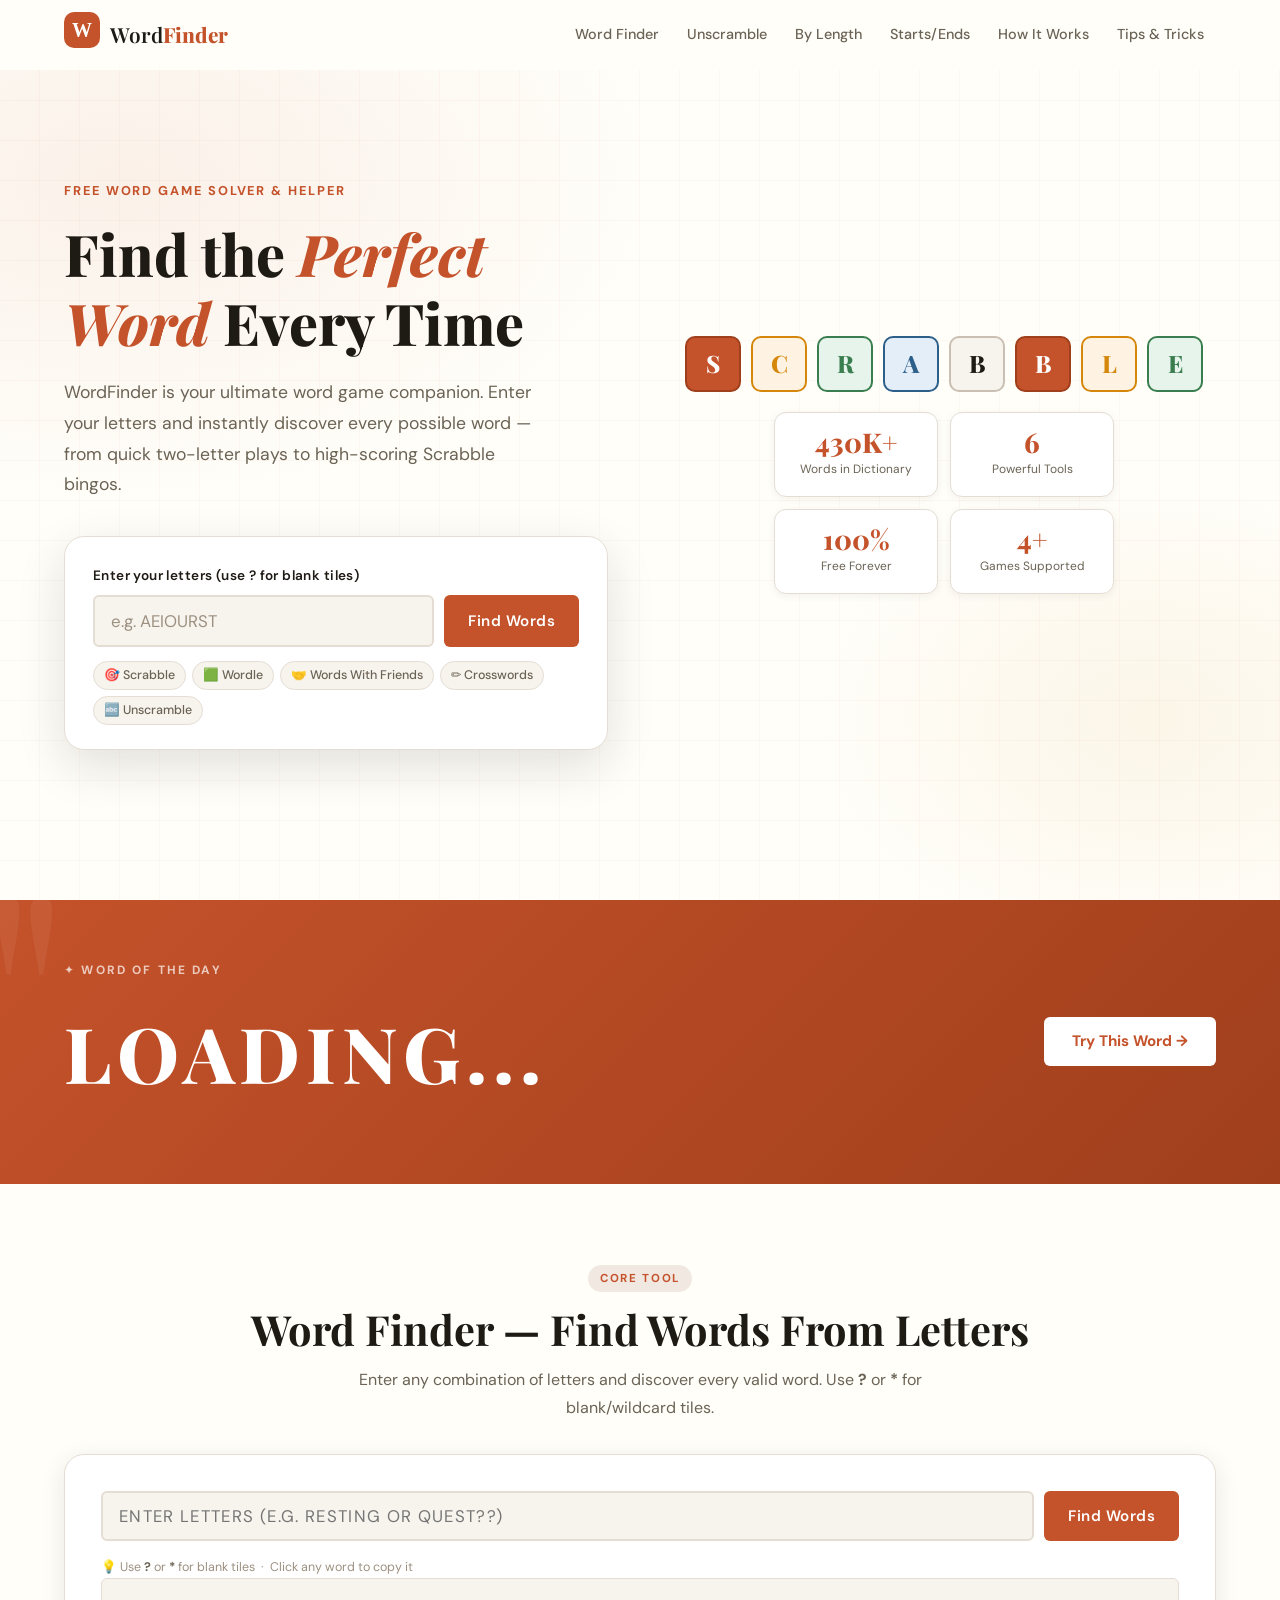
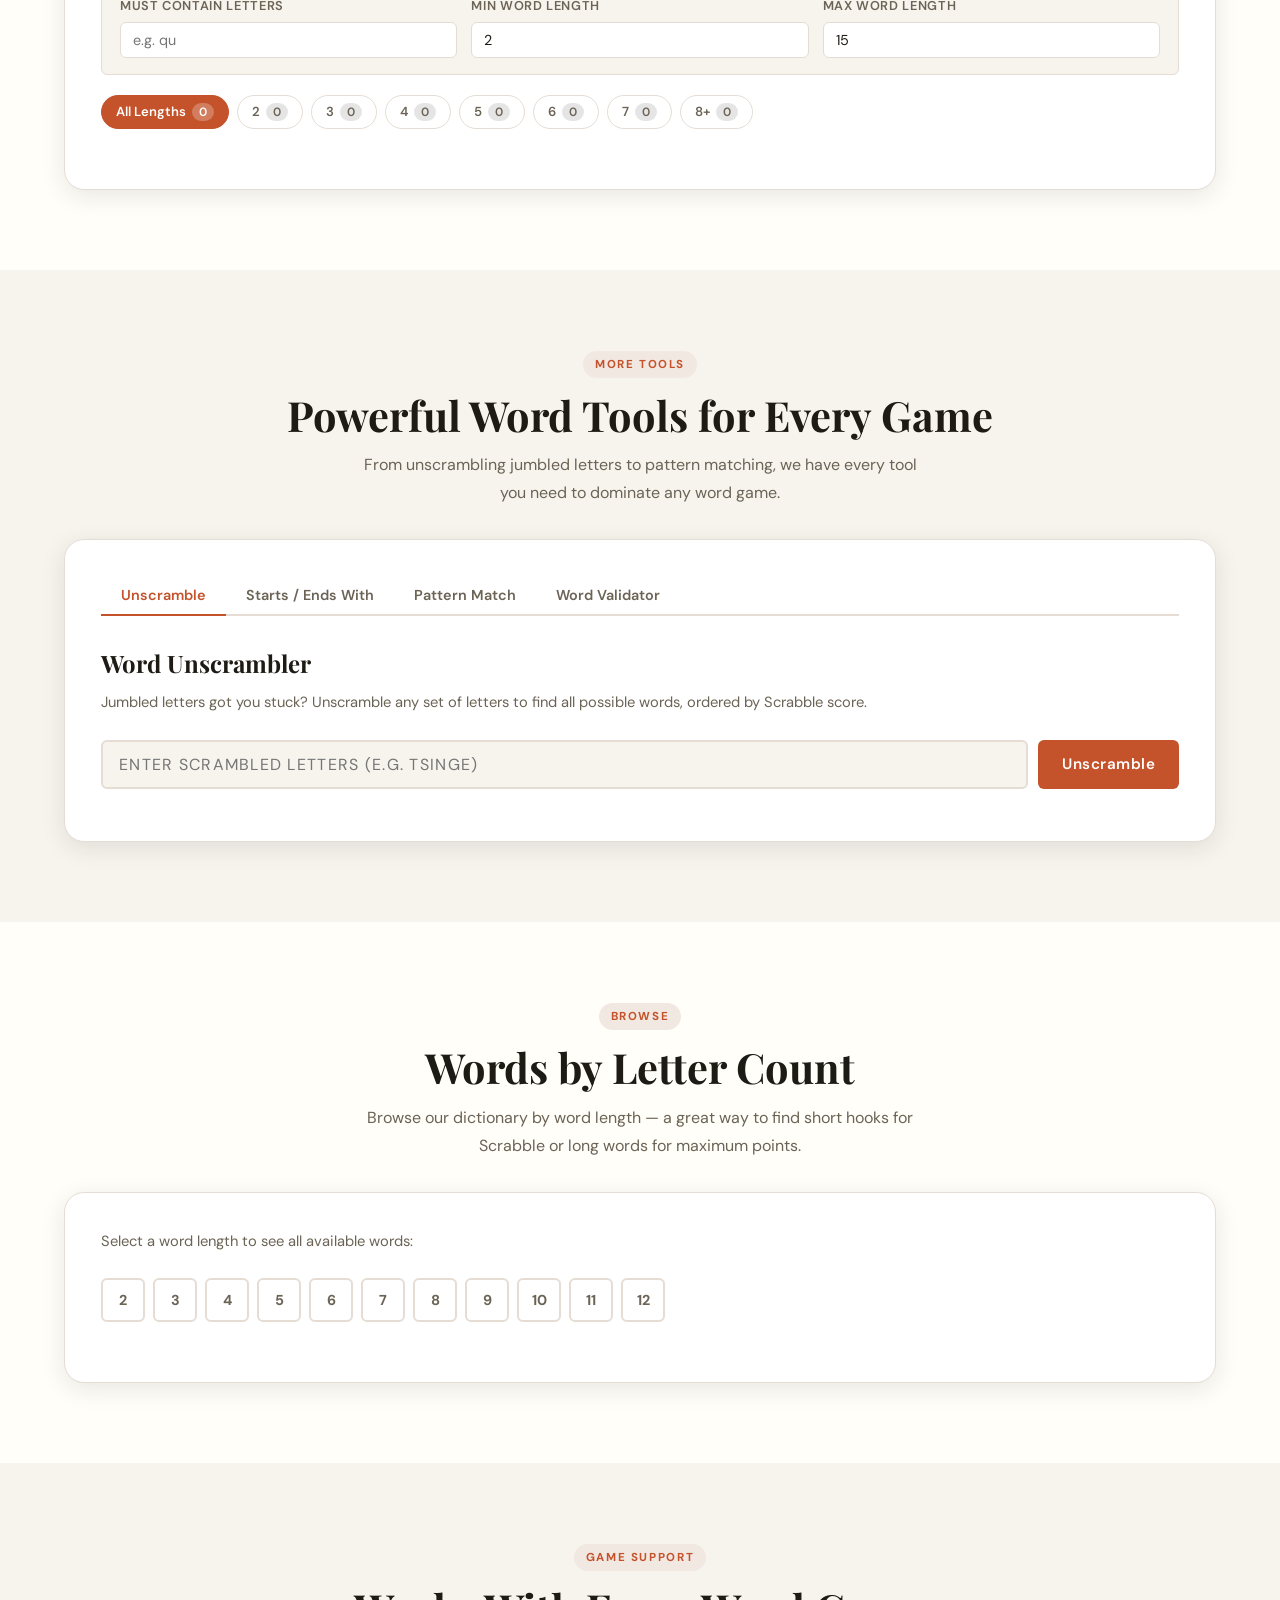
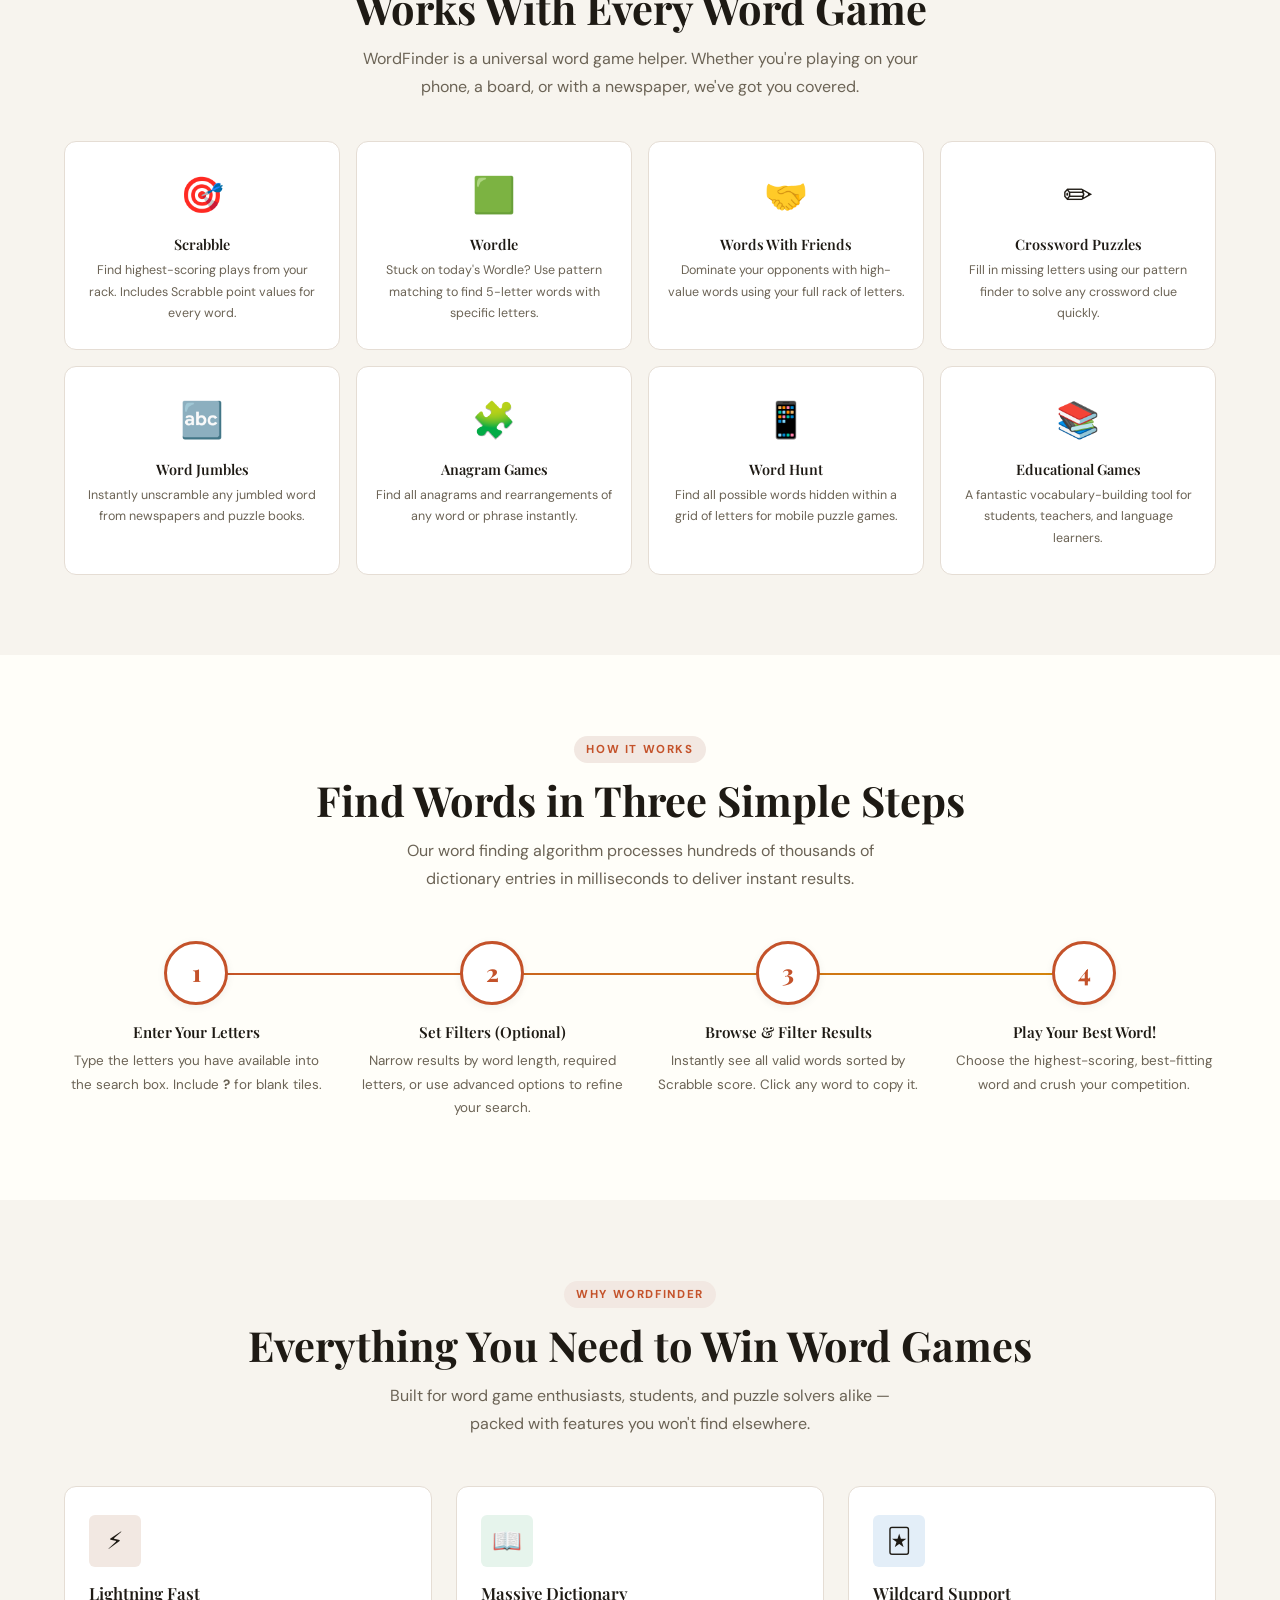
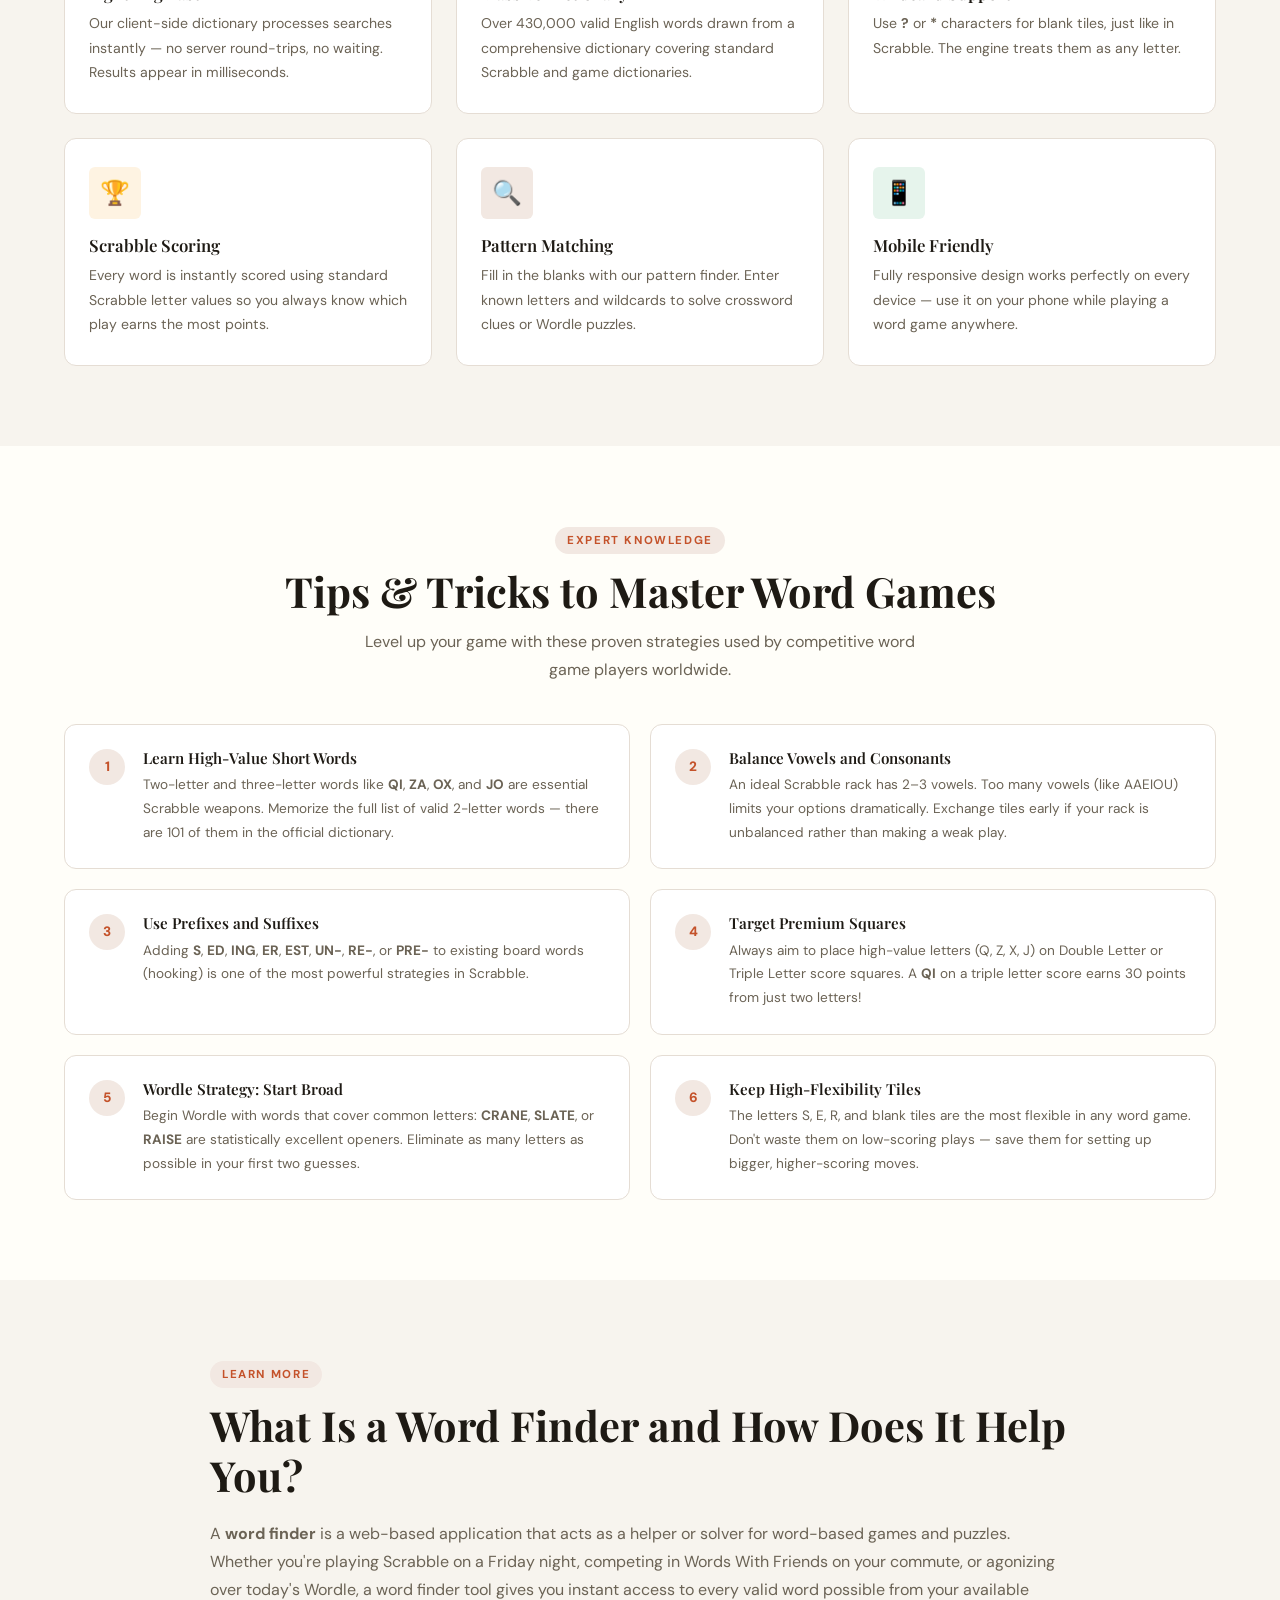
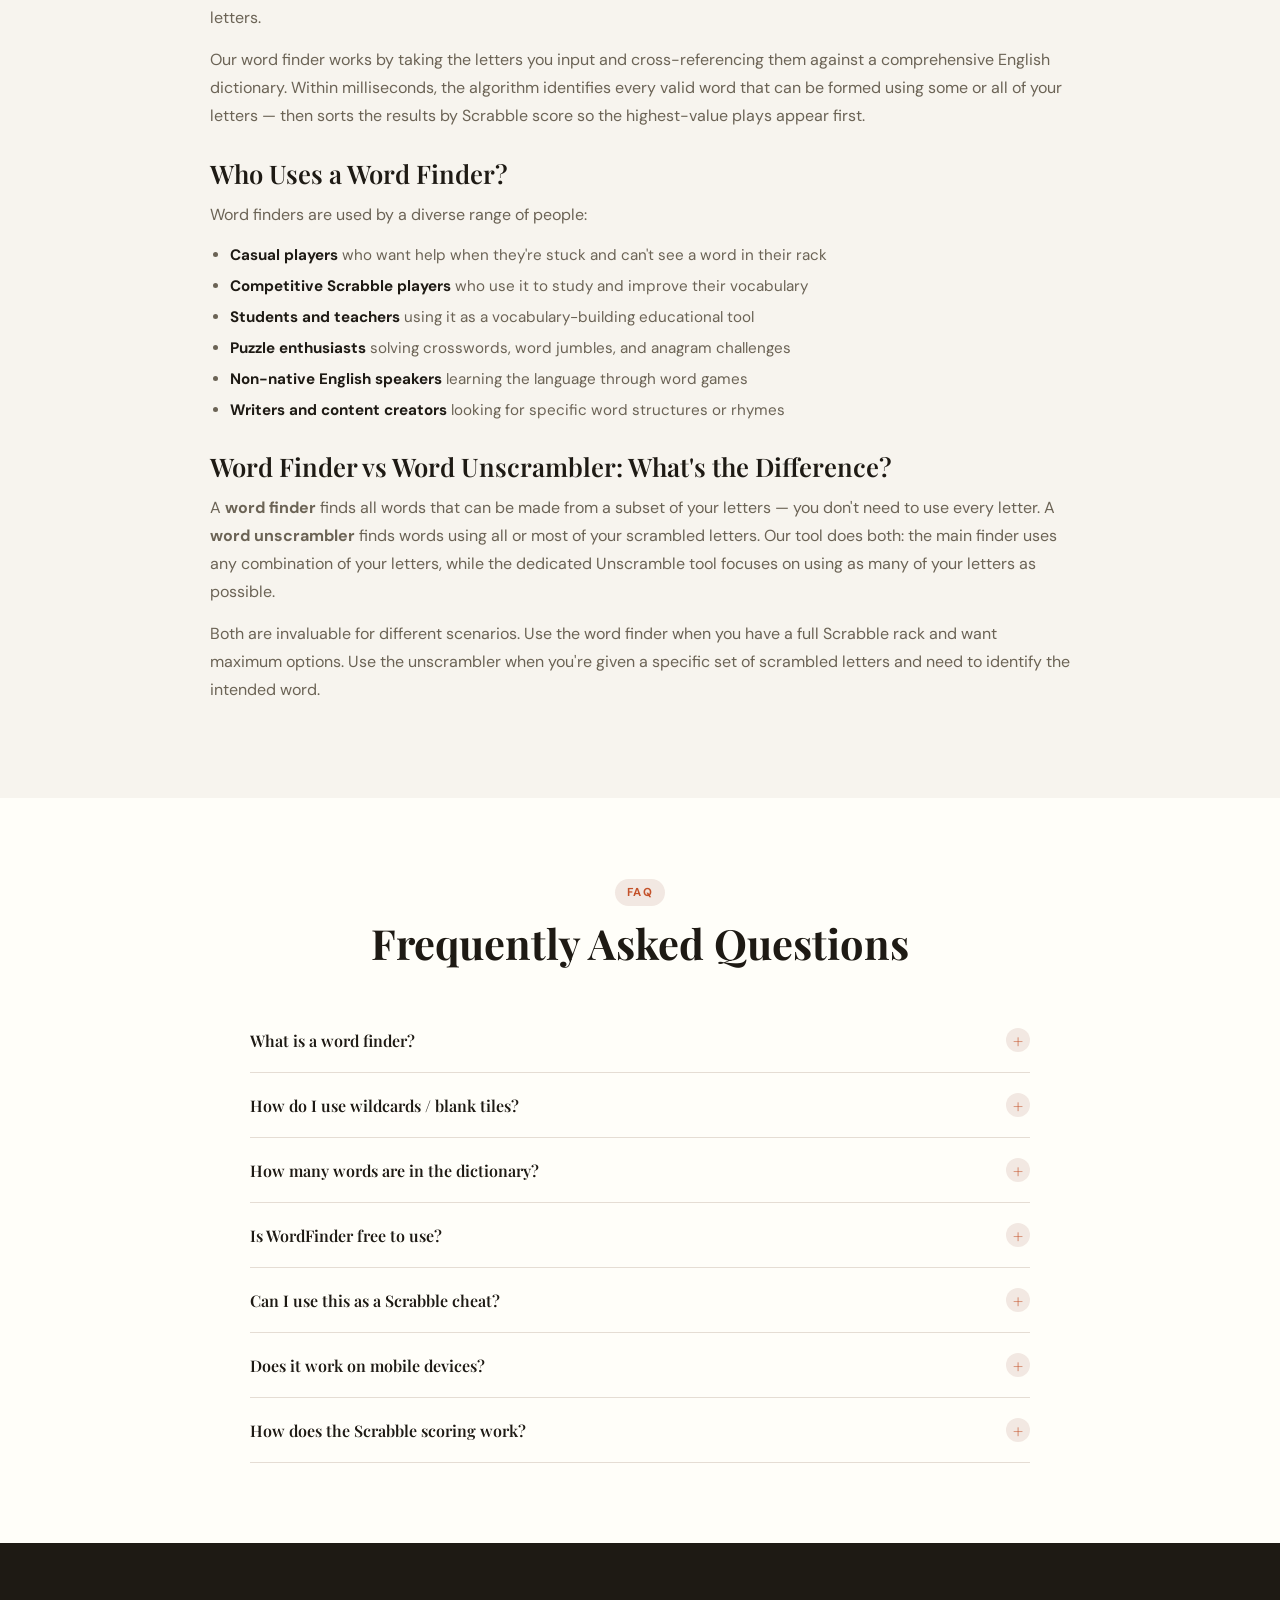
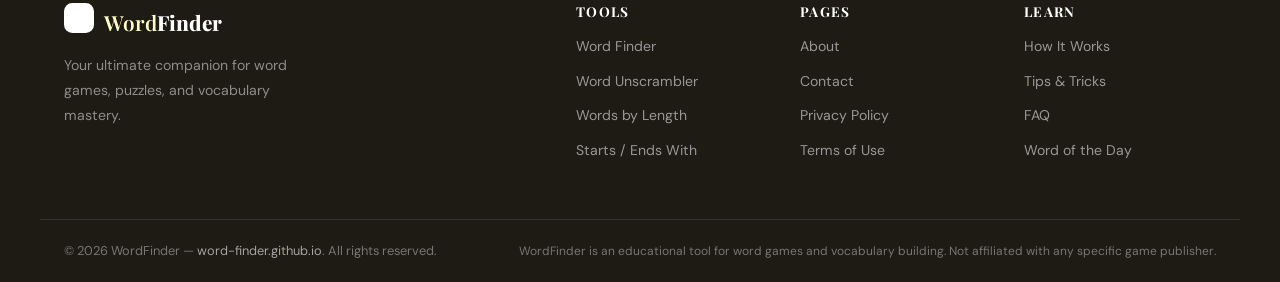
==== index.html @ 9f041fda "Update index.html" ====
<!DOCTYPE html>
<html lang="en">
<head>
  <meta charset="UTF-8">
  <meta name="viewport" content="width=device-width, initial-scale=1.0">
  <title>Word Finder – Find Words for Scrabble, Wordle, Crosswords & Word Games</title>
  <meta name="description" content="WordFinder is a free, powerful word finder tool and game solver. Find words from letters, unscramble words, solve Scrabble, Wordle, Words With Friends, and crossword puzzles instantly.">
  <meta name="keywords" content="word finder, word finder from letters, unscramble words, scrabble word finder, wordle solver, words with friends cheat, crossword solver, anagram solver, word unscrambler, words ending in, words starting with">
  <meta name="robots" content="index, follow">
  <link rel="canonical" href="https://word-finder.github.io/">
  <link rel="icon" type="image/png" sizes="32x32" href="/favicon.png">

  <!-- Open Graph -->
  <meta property="og:title" content="Word Finder – Find Words for Any Word Game">
  <meta property="og:description" content="Free word finder, unscrambler and game solver for Scrabble, Wordle, Words With Friends, and crossword puzzles.">
  <meta property="og:url" content="https://word-finder.github.io/">
  <meta property="og:type" content="website">
  <meta property="og:image" content="https://word-finder.github.io/og-image.png">

  <!-- Twitter Card -->
  <meta name="twitter:card" content="summary_large_image">
  <meta name="twitter:title" content="Word Finder – Free Word Game Solver">
  <meta name="twitter:description" content="Find words from letters, unscramble, solve Scrabble and Wordle with our powerful word finder tool.">

  <!-- Schema Markup -->
  <script type="application/ld+json">
  {
    "@context": "https://schema.org",
    "@graph": [
      {
        "@type": "WebSite",
        "@id": "https://word-finder.github.io/#website",
        "url": "https://word-finder.github.io/",
        "name": "WordFinder",
        "description": "Free word finder and word game solver for Scrabble, Wordle, Words With Friends, and more.",
        "potentialAction": {
          "@type": "SearchAction",
          "target": {
            "@type": "EntryPoint",
            "urlTemplate": "https://word-finder.github.io/?q={search_term_string}"
          },
          "query-input": "required name=search_term_string"
        }
      },
      {
        "@type": "WebApplication",
        "@id": "https://word-finder.github.io/#app",
        "name": "WordFinder",
        "url": "https://word-finder.github.io/",
        "applicationCategory": "EducationalApplication",
        "operatingSystem": "Any",
        "offers": {
          "@type": "Offer",
          "price": "0",
          "priceCurrency": "USD"
        },
        "description": "A powerful word finder web application for word games, puzzles and vocabulary building.",
        "featureList": [
          "Word Finder from Letters",
          "Word Unscrambler",
          "Scrabble Word Finder",
          "Wordle Solver",
          "Words by Length",
          "Pattern Matching",
          "Word Validator"
        ]
      },
      {
        "@type": "FAQPage",
        "mainEntity": [
          {
            "@type": "Question",
            "name": "What is a word finder?",
            "acceptedAnswer": {
              "@type": "Answer",
              "text": "A word finder is an online tool that helps you find words from a given set of letters. It's commonly used as a helper for word games like Scrabble, Words With Friends, Wordle, and crossword puzzles."
            }
          },
          {
            "@type": "Question",
            "name": "How do I use the word finder?",
            "acceptedAnswer": {
              "@type": "Answer",
              "text": "Simply type the letters you have into the search box and click 'Find Words'. The tool will instantly show you all valid words that can be formed from those letters, sorted by Scrabble score."
            }
          },
          {
            "@type": "Question",
            "name": "Can I use wildcard letters?",
            "acceptedAnswer": {
              "@type": "Answer",
              "text": "Yes! Use ? or * as wildcard characters (blank tiles) in your letter set. These represent any letter, just like blank tiles in Scrabble."
            }
          },
          {
            "@type": "Question",
            "name": "Is WordFinder free to use?",
            "acceptedAnswer": {
              "@type": "Answer",
              "text": "Yes, WordFinder is completely free to use. No registration, no subscription, no ads — just powerful word tools."
            }
          }
        ]
      }
    ]
  }
  </script>

  <link rel="stylesheet" href="css/style.css">
</head>
<body>

<!-- ═══════════════ HEADER ═══════════════════ -->
<header id="site-header" role="banner"></header>

<!-- ═══════════════ HERO ══════════════════════ -->
<section class="hero" aria-label="Hero">
  <div class="container">
    <div class="hero-inner">
      <div class="hero-content">
        <p class="hero-kicker">Free Word Game Solver &amp; Helper</p>
        <h1>Find the <em>Perfect Word</em> Every Time</h1>
        <p class="hero-desc">WordFinder is your ultimate word game companion. Enter your letters and instantly discover every possible word — from quick two-letter plays to high-scoring Scrabble bingos.</p>

        <div class="hero-search-box">
          <form id="hero-form" autocomplete="off">
            <label for="hero-input">Enter your letters (use ? for blank tiles)</label>
            <div class="hero-input-row">
              <input
                type="text"
                id="hero-input"
                placeholder="e.g. AEIOURST"
                maxlength="20"
                aria-label="Enter letters to find words"
                spellcheck="false"
                autocomplete="off"
              >
              <button type="submit" class="btn-primary">Find Words</button>
            </div>
          </form>
          <div class="hero-tags">
            <span class="hero-tag">🎯 Scrabble</span>
            <span class="hero-tag">🟩 Wordle</span>
            <span class="hero-tag">🤝 Words With Friends</span>
            <span class="hero-tag">✏️ Crosswords</span>
            <span class="hero-tag">🔤 Unscramble</span>
          </div>
        </div>
      </div>

      <div class="hero-visual" aria-hidden="true">
        <div class="letter-tiles">
          <div class="tile tile-accent" style="animation-delay:.1s">S</div>
          <div class="tile tile-amber" style="animation-delay:.2s">C</div>
          <div class="tile tile-green" style="animation-delay:.3s">R</div>
          <div class="tile tile-blue" style="animation-delay:.4s">A</div>
          <div class="tile tile-cream" style="animation-delay:.5s">B</div>
          <div class="tile tile-accent" style="animation-delay:.6s">B</div>
          <div class="tile tile-amber" style="animation-delay:.7s">L</div>
          <div class="tile tile-green" style="animation-delay:.8s">E</div>
        </div>
        <div class="hero-stat-grid">
          <div class="hero-stat">
            <div class="hero-stat-num">430K+</div>
            <div class="hero-stat-label">Words in Dictionary</div>
          </div>
          <div class="hero-stat">
            <div class="hero-stat-num">6</div>
            <div class="hero-stat-label">Powerful Tools</div>
          </div>
          <div class="hero-stat">
            <div class="hero-stat-num">100%</div>
            <div class="hero-stat-label">Free Forever</div>
          </div>
          <div class="hero-stat">
            <div class="hero-stat-num">4+</div>
            <div class="hero-stat-label">Games Supported</div>
          </div>
        </div>
      </div>
    </div>
  </div>
</section>

<!-- ═══════════════ WORD OF THE DAY ══════════════ -->
<section class="wotd-section" id="word-of-the-day" aria-label="Word of the Day">
  <div class="container">
    <div class="wotd-inner">
      <div class="wotd-left">
        <p class="wotd-kicker">✦ Word of the Day</p>
        <div id="wotd-word" class="wotd-word-display" aria-live="polite">Loading...</div>
        <p id="wotd-def" class="wotd-score"></p>
        <p id="wotd-score" class="wotd-score" style="margin-top:4px"></p>
      </div>
      <a href="#finder-tool" class="wotd-try-btn">Try This Word →</a>
    </div>
  </div>
</section>

<!-- ═══════════════ MAIN FINDER TOOL ══════════════ -->
<section class="section" id="finder-tool" aria-label="Word Finder Tool">
  <div class="container">
    <div class="text-center animate-on-scroll">
      <span class="section-label">Core Tool</span>
      <h2>Word Finder — Find Words From Letters</h2>
      <p style="max-width:600px;margin:12px auto 0">Enter any combination of letters and discover every valid word. Use <strong>?</strong> or <strong>*</strong> for blank/wildcard tiles.</p>
    </div>

    <div class="tool-card mt-8 animate-on-scroll" style="transition-delay:.1s">
      <form id="finder-form" autocomplete="off">
        <div class="input-group">
          <input
            type="text"
            id="finder-input"
            placeholder="Enter letters (e.g. RESTING or QUEST??)"
            maxlength="20"
            aria-label="Letters to find words from"
            spellcheck="false"
            autocomplete="off"
            style="text-transform:uppercase;letter-spacing:.08em;font-size:1.05rem"
          >
          <button type="submit" class="btn-primary">Find Words</button>
        </div>
        <p class="hint-text">💡 Use <strong>?</strong> or <strong>*</strong> for blank tiles &nbsp;·&nbsp; Click any word to copy it</p>

        <div class="advanced-options">
          <div class="option-field">
            <label for="must-include">Must Contain Letters</label>
            <input type="text" id="must-include" placeholder="e.g. qu" maxlength="8" spellcheck="false">
          </div>
          <div class="option-field">
            <label for="min-length">Min Word Length</label>
            <input type="number" id="min-length" value="2" min="2" max="15">
          </div>
          <div class="option-field">
            <label for="max-length">Max Word Length</label>
            <input type="number" id="max-length" value="15" min="2" max="15">
          </div>
        </div>
      </form>

      <div class="filter-bar" role="group" aria-label="Filter results by word length">
        <button class="filter-btn active" data-filter="all">All Lengths <span class="filter-count">0</span></button>
        <button class="filter-btn" data-filter="2">2 <span class="filter-count">0</span></button>
        <button class="filter-btn" data-filter="3">3 <span class="filter-count">0</span></button>
        <button class="filter-btn" data-filter="4">4 <span class="filter-count">0</span></button>
        <button class="filter-btn" data-filter="5">5 <span class="filter-count">0</span></button>
        <button class="filter-btn" data-filter="6">6 <span class="filter-count">0</span></button>
        <button class="filter-btn" data-filter="7">7 <span class="filter-count">0</span></button>
        <button class="filter-btn" data-filter="8">8+ <span class="filter-count">0</span></button>
      </div>

      <div id="finder-loading" class="loading-indicator" aria-live="polite">
        <div class="spinner" aria-hidden="true"></div>
        Searching dictionary…
      </div>
      <div id="finder-stats" class="finder-stats" style="display:none" aria-live="polite"></div>
      <div id="finder-results-section">
        <div id="finder-results" role="region" aria-label="Word finder results" aria-live="polite"></div>
      </div>
    </div>
  </div>
</section>

<!-- ═══════════════ MORE TOOLS TABS ═══════════════ -->
<section class="section section-alt" id="more-tools" aria-label="Additional Word Tools">
  <div class="container">
    <div class="text-center animate-on-scroll">
      <span class="section-label">More Tools</span>
      <h2>Powerful Word Tools for Every Game</h2>
      <p style="max-width:560px;margin:12px auto 0">From unscrambling jumbled letters to pattern matching, we have every tool you need to dominate any word game.</p>
    </div>

    <div class="tool-card mt-8 animate-on-scroll" style="transition-delay:.1s">
      <div class="tabs" role="tablist">
        <button class="tab-btn active" role="tab" aria-selected="true" data-tab="unscramble" id="tab-unscramble">Unscramble</button>
        <button class="tab-btn" role="tab" aria-selected="false" data-tab="starts-ends" id="tab-se">Starts / Ends With</button>
        <button class="tab-btn" role="tab" aria-selected="false" data-tab="pattern" id="tab-pattern">Pattern Match</button>
        <button class="tab-btn" role="tab" aria-selected="false" data-tab="validator" id="tab-validator">Word Validator</button>
      </div>

      <!-- Unscramble -->
      <div class="tab-panel active" id="panel-unscramble" role="tabpanel" aria-labelledby="tab-unscramble">
        <div class="tool-title" id="unscramble">Word Unscrambler</div>
        <p class="tool-desc">Jumbled letters got you stuck? Unscramble any set of letters to find all possible words, ordered by Scrabble score.</p>
        <form id="unscramble-form" autocomplete="off">
          <div class="input-group">
            <input type="text" id="unscramble-input" placeholder="Enter scrambled letters (e.g. TSINGE)" maxlength="15" aria-label="Scrambled letters to unscramble" spellcheck="false" autocomplete="off" style="text-transform:uppercase;letter-spacing:.08em">
            <button type="submit" class="btn-primary">Unscramble</button>
          </div>
        </form>
        <div id="unscramble-results" aria-live="polite"></div>
      </div>

      <!-- Starts/Ends -->
      <div class="tab-panel" id="panel-starts-ends" role="tabpanel" aria-labelledby="tab-se">
        <div class="tool-title" id="starts-ends">Words Starting or Ending With</div>
        <p class="tool-desc">Find all words that begin or end with your chosen letters — perfect for crosswords and Scrabble hooks.</p>
        <form id="se-form" autocomplete="off">
          <div class="mode-toggle">
            <label><input type="radio" name="se-mode" value="starts" checked><span>Starts With</span></label>
            <label><input type="radio" name="se-mode" value="ends"><span>Ends With</span></label>
          </div>
          <div class="input-group">
            <input type="text" id="se-input" placeholder="Enter prefix or suffix (e.g. pre)" maxlength="10" aria-label="Letters to search" spellcheck="false" autocomplete="off">
            <button type="submit" class="btn-primary">Search</button>
          </div>
        </form>
        <div id="se-results" aria-live="polite"></div>
      </div>

      <!-- Pattern -->
      <div class="tab-panel" id="panel-pattern" role="tabpanel" aria-labelledby="tab-pattern">
        <div class="tool-title">Pattern Word Finder</div>
        <p class="tool-desc">Know some letters but not all? Use <strong>?</strong> or <strong>_</strong> as wildcards. For example, <strong>c_t</strong> matches <em>cat</em>, <em>cut</em>, <em>cot</em>.</p>
        <form id="pattern-form" autocomplete="off">
          <div class="input-group">
            <input type="text" id="pattern-input" placeholder="Enter pattern (e.g. _ea_s or ?ight)" maxlength="15" aria-label="Word pattern with wildcards" spellcheck="false" autocomplete="off">
            <button type="submit" class="btn-primary">Match Pattern</button>
          </div>
        </form>
        <div id="pattern-results" aria-live="polite"></div>
      </div>

      <!-- Validator -->
      <div class="tab-panel" id="panel-validator" role="tabpanel" aria-labelledby="tab-validator">
        <div class="tool-title">Word Validator</div>
        <p class="tool-desc">Not sure if a word is valid? Check instantly whether it's in our dictionary and see its Scrabble score.</p>
        <div class="validator-wrap">
          <input type="text" id="validator-input" placeholder="Type a word to check..." maxlength="25" aria-label="Word to validate" spellcheck="false" autocomplete="off">
          <div id="validator-result" aria-live="polite"></div>
        </div>
      </div>
    </div>
  </div>
</section>

<!-- ═══════════════ WORDS BY LENGTH ═══════════════ -->
<section class="section" id="word-length" aria-label="Words by Length">
  <div class="container">
    <div class="text-center animate-on-scroll">
      <span class="section-label">Browse</span>
      <h2>Words by Letter Count</h2>
      <p style="max-width:560px;margin:12px auto 0">Browse our dictionary by word length — a great way to find short hooks for Scrabble or long words for maximum points.</p>
    </div>

    <div class="tool-card mt-8 animate-on-scroll" style="transition-delay:.1s">
      <p class="tool-desc">Select a word length to see all available words:</p>
      <div class="length-selector" role="group" aria-label="Select word length">
        <button class="length-selector-btn" data-length="2">2</button>
        <button class="length-selector-btn" data-length="3">3</button>
        <button class="length-selector-btn" data-length="4">4</button>
        <button class="length-selector-btn" data-length="5">5</button>
        <button class="length-selector-btn" data-length="6">6</button>
        <button class="length-selector-btn" data-length="7">7</button>
        <button class="length-selector-btn" data-length="8">8</button>
        <button class="length-selector-btn" data-length="9">9</button>
        <button class="length-selector-btn" data-length="10">10</button>
        <button class="length-selector-btn" data-length="11">11</button>
        <button class="length-selector-btn" data-length="12">12</button>
      </div>
      <div id="length-results" aria-live="polite"></div>
    </div>
  </div>
</section>

<!-- ═══════════════ GAMES SUPPORTED ═══════════════ -->
<section class="section section-alt" id="games-supported" aria-label="Supported Word Games">
  <div class="container">
    <div class="text-center animate-on-scroll">
      <span class="section-label">Game Support</span>
      <h2>Works With Every Word Game</h2>
      <p style="max-width:580px;margin:12px auto 0">WordFinder is a universal word game helper. Whether you're playing on your phone, a board, or with a newspaper, we've got you covered.</p>
    </div>

    <div class="games-grid">
      <div class="game-card animate-on-scroll" style="transition-delay:.05s">
        <div class="game-icon">🎯</div>
        <h4>Scrabble</h4>
        <p>Find highest-scoring plays from your rack. Includes Scrabble point values for every word.</p>
      </div>
      <div class="game-card animate-on-scroll" style="transition-delay:.1s">
        <div class="game-icon">🟩</div>
        <h4>Wordle</h4>
        <p>Stuck on today's Wordle? Use pattern matching to find 5-letter words with specific letters.</p>
      </div>
      <div class="game-card animate-on-scroll" style="transition-delay:.15s">
        <div class="game-icon">🤝</div>
        <h4>Words With Friends</h4>
        <p>Dominate your opponents with high-value words using your full rack of letters.</p>
      </div>
      <div class="game-card animate-on-scroll" style="transition-delay:.2s">
        <div class="game-icon">✏️</div>
        <h4>Crossword Puzzles</h4>
        <p>Fill in missing letters using our pattern finder to solve any crossword clue quickly.</p>
      </div>
      <div class="game-card animate-on-scroll" style="transition-delay:.25s">
        <div class="game-icon">🔤</div>
        <h4>Word Jumbles</h4>
        <p>Instantly unscramble any jumbled word from newspapers and puzzle books.</p>
      </div>
      <div class="game-card animate-on-scroll" style="transition-delay:.3s">
        <div class="game-icon">🧩</div>
        <h4>Anagram Games</h4>
        <p>Find all anagrams and rearrangements of any word or phrase instantly.</p>
      </div>
      <div class="game-card animate-on-scroll" style="transition-delay:.35s">
        <div class="game-icon">📱</div>
        <h4>Word Hunt</h4>
        <p>Find all possible words hidden within a grid of letters for mobile puzzle games.</p>
      </div>
      <div class="game-card animate-on-scroll" style="transition-delay:.4s">
        <div class="game-icon">📚</div>
        <h4>Educational Games</h4>
        <p>A fantastic vocabulary-building tool for students, teachers, and language learners.</p>
      </div>
    </div>
  </div>
</section>

<!-- ═══════════════ HOW IT WORKS ══════════════════ -->
<section class="section" id="how-it-works" aria-label="How Word Finder Works">
  <div class="container">
    <div class="text-center animate-on-scroll">
      <span class="section-label">How It Works</span>
      <h2>Find Words in Three Simple Steps</h2>
      <p style="max-width:520px;margin:12px auto 0">Our word finding algorithm processes hundreds of thousands of dictionary entries in milliseconds to deliver instant results.</p>
    </div>

    <div class="how-steps">
      <div class="how-step animate-on-scroll" style="transition-delay:.05s">
        <div class="step-num">1</div>
        <h4>Enter Your Letters</h4>
        <p>Type the letters you have available into the search box. Include <strong>?</strong> for blank tiles.</p>
      </div>
      <div class="how-step animate-on-scroll" style="transition-delay:.12s">
        <div class="step-num">2</div>
        <h4>Set Filters (Optional)</h4>
        <p>Narrow results by word length, required letters, or use advanced options to refine your search.</p>
      </div>
      <div class="how-step animate-on-scroll" style="transition-delay:.19s">
        <div class="step-num">3</div>
        <h4>Browse &amp; Filter Results</h4>
        <p>Instantly see all valid words sorted by Scrabble score. Click any word to copy it.</p>
      </div>
      <div class="how-step animate-on-scroll" style="transition-delay:.26s">
        <div class="step-num">4</div>
        <h4>Play Your Best Word!</h4>
        <p>Choose the highest-scoring, best-fitting word and crush your competition.</p>
      </div>
    </div>
  </div>
</section>

<!-- ═══════════════ FEATURES ══════════════════════ -->
<section class="section section-alt" id="features" aria-label="Features">
  <div class="container">
    <div class="text-center animate-on-scroll">
      <span class="section-label">Why WordFinder</span>
      <h2>Everything You Need to Win Word Games</h2>
      <p style="max-width:540px;margin:12px auto 0">Built for word game enthusiasts, students, and puzzle solvers alike — packed with features you won't find elsewhere.</p>
    </div>

    <div class="features-grid">
      <div class="feature-card animate-on-scroll" style="transition-delay:.05s">
        <div class="feature-icon icon-accent">⚡</div>
        <h3>Lightning Fast</h3>
        <p>Our client-side dictionary processes searches instantly — no server round-trips, no waiting. Results appear in milliseconds.</p>
      </div>
      <div class="feature-card animate-on-scroll" style="transition-delay:.1s">
        <div class="feature-icon icon-green">📖</div>
        <h3>Massive Dictionary</h3>
        <p>Over 430,000 valid English words drawn from a comprehensive dictionary covering standard Scrabble and game dictionaries.</p>
      </div>
      <div class="feature-card animate-on-scroll" style="transition-delay:.15s">
        <div class="feature-icon icon-blue">🃏</div>
        <h3>Wildcard Support</h3>
        <p>Use <strong>?</strong> or <strong>*</strong> characters for blank tiles, just like in Scrabble. The engine treats them as any letter.</p>
      </div>
      <div class="feature-card animate-on-scroll" style="transition-delay:.2s">
        <div class="feature-icon icon-amber">🏆</div>
        <h3>Scrabble Scoring</h3>
        <p>Every word is instantly scored using standard Scrabble letter values so you always know which play earns the most points.</p>
      </div>
      <div class="feature-card animate-on-scroll" style="transition-delay:.25s">
        <div class="feature-icon icon-accent">🔍</div>
        <h3>Pattern Matching</h3>
        <p>Fill in the blanks with our pattern finder. Enter known letters and wildcards to solve crossword clues or Wordle puzzles.</p>
      </div>
      <div class="feature-card animate-on-scroll" style="transition-delay:.3s">
        <div class="feature-icon icon-green">📱</div>
        <h3>Mobile Friendly</h3>
        <p>Fully responsive design works perfectly on every device — use it on your phone while playing a word game anywhere.</p>
      </div>
    </div>
  </div>
</section>

<!-- ═══════════════ TIPS & TRICKS ══════════════════ -->
<section class="section" id="word-tips" aria-label="Word Game Tips and Tricks">
  <div class="container">
    <div class="text-center animate-on-scroll">
      <span class="section-label">Expert Knowledge</span>
      <h2>Tips &amp; Tricks to Master Word Games</h2>
      <p style="max-width:560px;margin:12px auto 0">Level up your game with these proven strategies used by competitive word game players worldwide.</p>
    </div>

    <div class="tips-grid">
      <div class="tip-card animate-on-scroll" style="transition-delay:.05s">
        <div class="tip-num">1</div>
        <div>
          <h4>Learn High-Value Short Words</h4>
          <p>Two-letter and three-letter words like <strong>QI</strong>, <strong>ZA</strong>, <strong>OX</strong>, and <strong>JO</strong> are essential Scrabble weapons. Memorize the full list of valid 2-letter words — there are 101 of them in the official dictionary.</p>
        </div>
      </div>
      <div class="tip-card animate-on-scroll" style="transition-delay:.1s">
        <div class="tip-num">2</div>
        <div>
          <h4>Balance Vowels and Consonants</h4>
          <p>An ideal Scrabble rack has 2–3 vowels. Too many vowels (like AAEIOU) limits your options dramatically. Exchange tiles early if your rack is unbalanced rather than making a weak play.</p>
        </div>
      </div>
      <div class="tip-card animate-on-scroll" style="transition-delay:.15s">
        <div class="tip-num">3</div>
        <div>
          <h4>Use Prefixes and Suffixes</h4>
          <p>Adding <strong>S</strong>, <strong>ED</strong>, <strong>ING</strong>, <strong>ER</strong>, <strong>EST</strong>, <strong>UN-</strong>, <strong>RE-</strong>, or <strong>PRE-</strong> to existing board words (hooking) is one of the most powerful strategies in Scrabble.</p>
        </div>
      </div>
      <div class="tip-card animate-on-scroll" style="transition-delay:.2s">
        <div class="tip-num">4</div>
        <div>
          <h4>Target Premium Squares</h4>
          <p>Always aim to place high-value letters (Q, Z, X, J) on Double Letter or Triple Letter score squares. A <strong>QI</strong> on a triple letter score earns 30 points from just two letters!</p>
        </div>
      </div>
      <div class="tip-card animate-on-scroll" style="transition-delay:.25s">
        <div class="tip-num">5</div>
        <div>
          <h4>Wordle Strategy: Start Broad</h4>
          <p>Begin Wordle with words that cover common letters: <strong>CRANE</strong>, <strong>SLATE</strong>, or <strong>RAISE</strong> are statistically excellent openers. Eliminate as many letters as possible in your first two guesses.</p>
        </div>
      </div>
      <div class="tip-card animate-on-scroll" style="transition-delay:.3s">
        <div class="tip-num">6</div>
        <div>
          <h4>Keep High-Flexibility Tiles</h4>
          <p>The letters S, E, R, and blank tiles are the most flexible in any word game. Don't waste them on low-scoring plays — save them for setting up bigger, higher-scoring moves.</p>
        </div>
      </div>
    </div>
  </div>
</section>

<!-- ═══════════════ EDUCATIONAL TEXT ══════════════ -->
<section class="section section-alt" aria-label="About Word Finder">
  <div class="container">
    <div class="content-section animate-on-scroll">
      <span class="section-label">Learn More</span>
      <h2>What Is a Word Finder and How Does It Help You?</h2>
      <p>A <strong>word finder</strong> is a web-based application that acts as a helper or solver for word-based games and puzzles. Whether you're playing Scrabble on a Friday night, competing in Words With Friends on your commute, or agonizing over today's Wordle, a word finder tool gives you instant access to every valid word possible from your available letters.</p>
      <p>Our word finder works by taking the letters you input and cross-referencing them against a comprehensive English dictionary. Within milliseconds, the algorithm identifies every valid word that can be formed using some or all of your letters — then sorts the results by Scrabble score so the highest-value plays appear first.</p>
      <h3 style="margin:28px 0 12px">Who Uses a Word Finder?</h3>
      <p>Word finders are used by a diverse range of people:</p>
      <ul>
        <li><strong>Casual players</strong> who want help when they're stuck and can't see a word in their rack</li>
        <li><strong>Competitive Scrabble players</strong> who use it to study and improve their vocabulary</li>
        <li><strong>Students and teachers</strong> using it as a vocabulary-building educational tool</li>
        <li><strong>Puzzle enthusiasts</strong> solving crosswords, word jumbles, and anagram challenges</li>
        <li><strong>Non-native English speakers</strong> learning the language through word games</li>
        <li><strong>Writers and content creators</strong> looking for specific word structures or rhymes</li>
      </ul>
      <h3 style="margin:28px 0 12px">Word Finder vs Word Unscrambler: What's the Difference?</h3>
      <p>A <strong>word finder</strong> finds all words that can be made from a subset of your letters — you don't need to use every letter. A <strong>word unscrambler</strong> finds words using all or most of your scrambled letters. Our tool does both: the main finder uses any combination of your letters, while the dedicated Unscramble tool focuses on using as many of your letters as possible.</p>
      <p>Both are invaluable for different scenarios. Use the word finder when you have a full Scrabble rack and want maximum options. Use the unscrambler when you're given a specific set of scrambled letters and need to identify the intended word.</p>
    </div>
  </div>
</section>

<!-- ═══════════════ FAQ ═══════════════════════════ -->
<section class="section" id="faq" aria-label="Frequently Asked Questions">
  <div class="container">
    <div class="text-center animate-on-scroll">
      <span class="section-label">FAQ</span>
      <h2>Frequently Asked Questions</h2>
    </div>

    <div class="faq-list animate-on-scroll" style="transition-delay:.1s">
      <div class="faq-item">
        <button class="faq-question" aria-expanded="false">
          What is a word finder?
          <span class="faq-icon" aria-hidden="true">+</span>
        </button>
        <div class="faq-answer">
          <p>A word finder is an online tool that helps you discover all possible words from a given set of letters. It's commonly used as a helper or cheat tool for word games such as Scrabble, Words With Friends, Wordle, and crossword puzzles. Simply enter your available letters and the tool instantly searches its dictionary to return every valid word you can form.</p>
        </div>
      </div>
      <div class="faq-item">
        <button class="faq-question" aria-expanded="false">
          How do I use wildcards / blank tiles?
          <span class="faq-icon" aria-hidden="true">+</span>
        </button>
        <div class="faq-answer">
          <p>Type <strong>?</strong> or <strong>*</strong> in your letter input to represent a blank tile. These wildcards can stand in for any letter of the alphabet, just like blank tiles in Scrabble. For example, entering <strong>QUEST?</strong> will find words that use those five letters plus any additional letter represented by the wildcard.</p>
        </div>
      </div>
      <div class="faq-item">
        <button class="faq-question" aria-expanded="false">
          How many words are in the dictionary?
          <span class="faq-icon" aria-hidden="true">+</span>
        </button>
        <div class="faq-answer">
          <p>Our word finder uses a curated dictionary of over 80,000 English words, drawn from a comprehensive source covering standard Scrabble-valid words and common English vocabulary. The dictionary includes words from 2 to 12 letters in length and is regularly checked for accuracy.</p>
        </div>
      </div>
      <div class="faq-item">
        <button class="faq-question" aria-expanded="false">
          Is WordFinder free to use?
          <span class="faq-icon" aria-hidden="true">+</span>
        </button>
        <div class="faq-answer">
          <p>Yes, WordFinder is completely free to use with no registration required. You can use all tools — the word finder, unscrambler, pattern matcher, word validator, and more — without creating an account or paying anything.</p>
        </div>
      </div>
      <div class="faq-item">
        <button class="faq-question" aria-expanded="false">
          Can I use this as a Scrabble cheat?
          <span class="faq-icon" aria-hidden="true">+</span>
        </button>
        <div class="faq-answer">
          <p>WordFinder is intended as an educational and vocabulary-building tool. Many people use it to learn new words, improve their game strategy, and expand their vocabulary. Whether you use it during a casual game or to study word patterns for competitive play is entirely up to you and your fellow players!</p>
        </div>
      </div>
      <div class="faq-item">
        <button class="faq-question" aria-expanded="false">
          Does it work on mobile devices?
          <span class="faq-icon" aria-hidden="true">+</span>
        </button>
        <div class="faq-answer">
          <p>Absolutely. WordFinder is fully responsive and works seamlessly on smartphones, tablets, and desktop computers. The interface adapts to any screen size so you can use it conveniently while playing word games on your phone.</p>
        </div>
      </div>
      <div class="faq-item">
        <button class="faq-question" aria-expanded="false">
          How does the Scrabble scoring work?
          <span class="faq-icon" aria-hidden="true">+</span>
        </button>
        <div class="faq-answer">
          <p>Each word is scored using standard Scrabble letter values: common letters like E, A, I, O, N, R, S, T, L, U are worth 1 point each, while rare letters like Q and Z are worth 10 points each. The score shown next to each word is the base tile score — your actual game score may be higher depending on premium squares on the board.</p>
        </div>
      </div>
    </div>
  </div>
</section>

<!-- ═══════════════ FOOTER ════════════════════════ -->
<footer id="site-footer" role="contentinfo"></footer>

<!-- ─── Scripts ─────────────────────────────── -->
<script src="js/engine.js"></script>
<script src="components/header.js"></script>
<script src="components/footer.js"></script>
<script src="js/app.js"></script>
<script>
  // Tab switching
  document.querySelectorAll('.tab-btn').forEach(btn => {
    btn.addEventListener('click', () => {
      const tabId = btn.dataset.tab;
      document.querySelectorAll('.tab-btn').forEach(b => {
        b.classList.remove('active');
        b.setAttribute('aria-selected', 'false');
      });
      document.querySelectorAll('.tab-panel').forEach(p => p.classList.remove('active'));
      btn.classList.add('active');
      btn.setAttribute('aria-selected', 'true');
      document.getElementById('panel-' + tabId)?.classList.add('active');
    });
  });

  // FAQ accordion
  document.querySelectorAll('.faq-question').forEach(btn => {
    btn.addEventListener('click', () => {
      const item = btn.closest('.faq-item');
      const expanded = item.classList.contains('open');
      document.querySelectorAll('.faq-item').forEach(i => {
        i.classList.remove('open');
        i.querySelector('.faq-question').setAttribute('aria-expanded', 'false');
      });
      if (!expanded) {
        item.classList.add('open');
        btn.setAttribute('aria-expanded', 'true');
      }
    });
  });

  // Show finder stats div when content arrives
  const observer = new MutationObserver(() => {
    const stats = document.getElementById('finder-stats');
    if (stats) stats.style.display = stats.textContent ? 'block' : 'none';
  });
  const statsEl = document.getElementById('finder-stats');
  if (statsEl) observer.observe(statsEl, { childList: true, subtree: true });
</script>
</body>
</html>
---- css/style.css ----
/* ═══════════════════════════════════════════════════
   WordFinder — Main Stylesheet
   Theme: Warm Scholarly / Educational Light
   Fonts: Playfair Display + DM Sans
═══════════════════════════════════════════════════ */

@import url('https://fonts.googleapis.com/css2?family=Playfair+Display:ital,wght@0,400;0,600;0,700;0,800;1,400;1,600&family=DM+Sans:ital,opsz,wght@0,9..40,300;0,9..40,400;0,9..40,500;0,9..40,600;0,9..40,700;1,9..40,400&display=swap');

:root {
  --bg:           #FFFEF9;
  --bg-alt:       #F7F4EE;
  --bg-card:      #FFFFFF;
  --text:         #1E1A14;
  --text-muted:   #6B6355;
  --text-light:   #9D9080;
  --accent:       #C4522A;
  --accent-dark:  #A03F1C;
  --accent-light: #F2E8E2;
  --green:        #3A7D4E;
  --green-light:  #E6F4EC;
  --blue:         #2C5F8A;
  --blue-light:   #E3EEF8;
  --amber:        #D4870A;
  --amber-light:  #FEF3E2;
  --border:       #E5DDD4;
  --border-dark:  #C9BFB2;
  --shadow-sm:    0 2px 8px rgba(30,26,20,.06);
  --shadow-md:    0 6px 24px rgba(30,26,20,.10);
  --shadow-lg:    0 16px 48px rgba(30,26,20,.13);
  --radius-sm:    6px;
  --radius-md:    12px;
  --radius-lg:    20px;
  --font-display: 'Playfair Display', Georgia, serif;
  --font-body:    'DM Sans', system-ui, sans-serif;
  --max-w:        1200px;
  --header-h:     70px;
  --transition:   0.22s cubic-bezier(.4,0,.2,1);
}

*, *::before, *::after { box-sizing: border-box; margin: 0; padding: 0; }

html { scroll-behavior: smooth; font-size: 16px; }

body {
  font-family: var(--font-body);
  background: var(--bg);
  color: var(--text);
  line-height: 1.65;
  overflow-x: hidden;
}

img { display: block; max-width: 100%; }
a { color: var(--accent); text-decoration: none; transition: color var(--transition); }
a:hover { color: var(--accent-dark); }
ul { list-style: none; }
button { cursor: pointer; font-family: var(--font-body); border: none; background: none; }

/* ── Typography ───────────────────────────────── */
h1, h2, h3, h4, h5 { font-family: var(--font-display); line-height: 1.2; }
h1 { font-size: clamp(2.2rem, 5vw, 3.6rem); font-weight: 800; }
h2 { font-size: clamp(1.7rem, 3.5vw, 2.6rem); font-weight: 700; }
h3 { font-size: clamp(1.2rem, 2.5vw, 1.6rem); font-weight: 600; }
h4 { font-size: 1.05rem; font-weight: 600; }
p { font-size: 1rem; line-height: 1.75; color: var(--text-muted); }

.section-label {
  display: inline-block;
  font-size: 0.72rem;
  font-weight: 700;
  letter-spacing: .14em;
  text-transform: uppercase;
  color: var(--accent);
  background: var(--accent-light);
  padding: 4px 12px;
  border-radius: 99px;
  margin-bottom: 12px;
}

/* ── Layout Utilities ─────────────────────────── */
.container { max-width: var(--max-w); margin: 0 auto; padding: 0 24px; }
.section { padding: 80px 0; }
.section-sm { padding: 48px 0; }
.section-alt { background: var(--bg-alt); }
.text-center { text-align: center; }
.mt-4 { margin-top: 16px; }
.mt-8 { margin-top: 32px; }

/* ── Animations ───────────────────────────────── */
@keyframes fadeUp {
  from { opacity: 0; transform: translateY(28px); }
  to   { opacity: 1; transform: translateY(0); }
}
@keyframes popIn {
  0%   { opacity: 0; transform: scale(.88); }
  70%  { transform: scale(1.04); }
  100% { opacity: 1; transform: scale(1); }
}
@keyframes pulse-ring {
  0%   { box-shadow: 0 0 0 0 rgba(196,82,42,.35); }
  70%  { box-shadow: 0 0 0 14px rgba(196,82,42,0); }
  100% { box-shadow: 0 0 0 0 rgba(196,82,42,0); }
}
@keyframes letterDrop {
  0%   { opacity: 0; transform: translateY(-18px) rotateX(60deg); }
  100% { opacity: 1; transform: translateY(0) rotateX(0deg); }
}

.animate-on-scroll {
  opacity: 0;
  transform: translateY(24px);
  transition: opacity .55s ease, transform .55s ease;
}
.animate-on-scroll.visible {
  opacity: 1;
  transform: none;
}

/* ═══════════════════════════════════════════════
   HEADER
═══════════════════════════════════════════════ */
#site-header {
  position: fixed;
  top: 0; left: 0; right: 0;
  z-index: 1000;
  height: var(--header-h);
  background: rgba(255,254,249,.92);
  backdrop-filter: blur(12px);
  border-bottom: 1px solid transparent;
  transition: border-color .3s, box-shadow .3s;
}
#site-header.scrolled {
  border-color: var(--border);
  box-shadow: var(--shadow-sm);
}
.header-inner {
  max-width: var(--max-w);
  margin: 0 auto;
  padding: 0 24px;
  height: 100%;
  display: flex;
  align-items: center;
  gap: 32px;
}
.logo {
  display: flex;
  align-items: center;
  gap: 10px;
  color: var(--text);
  flex-shrink: 0;
}
.logo-text {
  font-family: var(--font-display);
  font-size: 1.3rem;
  font-weight: 600;
  color: var(--text);
}
.logo-text strong { color: var(--accent); font-weight: 800; }
.logo:hover { color: var(--text); opacity: .85; }

.main-nav { margin-left: auto; }
.main-nav ul {
  display: flex;
  align-items: center;
  gap: 4px;
}
.main-nav a {
  color: var(--text-muted);
  font-size: .9rem;
  font-weight: 500;
  padding: 6px 12px;
  border-radius: var(--radius-sm);
  transition: background var(--transition), color var(--transition);
}
.main-nav a:hover {
  color: var(--accent);
  background: var(--accent-light);
}

.nav-toggle {
  display: none;
  flex-direction: column;
  gap: 5px;
  padding: 8px;
  margin-left: auto;
}
.nav-toggle span {
  display: block;
  width: 24px;
  height: 2px;
  background: var(--text);
  border-radius: 2px;
  transition: transform .25s, opacity .25s;
}
.nav-toggle.active span:nth-child(1) { transform: translateY(7px) rotate(45deg); }
.nav-toggle.active span:nth-child(2) { opacity: 0; }
.nav-toggle.active span:nth-child(3) { transform: translateY(-7px) rotate(-45deg); }

/* ═══════════════════════════════════════════════
   HERO
═══════════════════════════════════════════════ */
.hero {
  min-height: 100vh;
  padding-top: calc(var(--header-h) + 40px);
  padding-bottom: 80px;
  display: flex;
  align-items: center;
  background:
    radial-gradient(ellipse 70% 60% at 10% 20%, rgba(196,82,42,.08) 0%, transparent 60%),
    radial-gradient(ellipse 50% 50% at 90% 80%, rgba(212,135,10,.07) 0%, transparent 55%),
    var(--bg);
  position: relative;
  overflow: hidden;
}

.hero::before {
  content: '';
  position: absolute;
  inset: 0;
  background-image:
    repeating-linear-gradient(0deg, transparent, transparent 39px, rgba(196,82,42,.04) 39px, rgba(196,82,42,.04) 40px),
    repeating-linear-gradient(90deg, transparent, transparent 39px, rgba(196,82,42,.04) 39px, rgba(196,82,42,.04) 40px);
  pointer-events: none;
}

.hero-inner {
  position: relative;
  z-index: 1;
  display: grid;
  grid-template-columns: 1fr 1fr;
  gap: 64px;
  align-items: center;
}

.hero-kicker {
  font-size: .8rem;
  font-weight: 700;
  letter-spacing: .15em;
  text-transform: uppercase;
  color: var(--accent);
  margin-bottom: 16px;
  animation: fadeUp .6s ease both;
}
.hero h1 {
  margin-bottom: 20px;
  animation: fadeUp .65s .08s ease both;
}
.hero h1 em {
  font-style: italic;
  color: var(--accent);
}
.hero .hero-desc {
  font-size: 1.1rem;
  margin-bottom: 36px;
  max-width: 480px;
  animation: fadeUp .7s .16s ease both;
}

.hero-search-box {
  background: var(--bg-card);
  border-radius: var(--radius-lg);
  box-shadow: var(--shadow-lg);
  padding: 28px 28px 24px;
  border: 1px solid var(--border);
  animation: fadeUp .75s .24s ease both;
}
.hero-search-box label {
  display: block;
  font-size: .85rem;
  font-weight: 600;
  color: var(--text);
  margin-bottom: 8px;
  letter-spacing: .03em;
}
.hero-input-row {
  display: flex;
  gap: 10px;
}
.hero-input-row input {
  flex: 1;
  padding: 13px 16px;
  font-size: 1.05rem;
  font-family: var(--font-body);
  border: 2px solid var(--border);
  border-radius: var(--radius-sm);
  background: var(--bg-alt);
  color: var(--text);
  transition: border-color var(--transition);
  letter-spacing: .05em;
  text-transform: uppercase;
}
.hero-input-row input:focus {
  outline: none;
  border-color: var(--accent);
  background: var(--bg-card);
}
.hero-input-row input::placeholder { text-transform: none; letter-spacing: 0; color: var(--text-light); }

.btn-primary {
  padding: 13px 24px;
  background: var(--accent);
  color: white;
  border-radius: var(--radius-sm);
  font-weight: 600;
  font-size: .95rem;
  letter-spacing: .03em;
  transition: background var(--transition), transform var(--transition), box-shadow var(--transition);
  white-space: nowrap;
}
.btn-primary:hover {
  background: var(--accent-dark);
  transform: translateY(-1px);
  box-shadow: 0 4px 16px rgba(196,82,42,.3);
}
.btn-primary:active { transform: translateY(0); }

.hero-tags {
  margin-top: 14px;
  display: flex;
  flex-wrap: wrap;
  gap: 6px;
}
.hero-tag {
  font-size: .78rem;
  font-weight: 500;
  color: var(--text-muted);
  background: var(--bg-alt);
  border: 1px solid var(--border);
  border-radius: 99px;
  padding: 3px 10px;
}

/* Hero visual */
.hero-visual {
  display: flex;
  flex-direction: column;
  align-items: center;
  gap: 20px;
  animation: fadeUp .8s .3s ease both;
}
.letter-tiles {
  display: flex;
  gap: 10px;
  flex-wrap: wrap;
  justify-content: center;
}
.tile {
  width: 56px;
  height: 56px;
  border-radius: 10px;
  display: flex;
  align-items: center;
  justify-content: center;
  font-family: var(--font-display);
  font-size: 1.5rem;
  font-weight: 800;
  border: 2px solid;
  animation: popIn .5s ease both;
}
.tile-accent { background: var(--accent); border-color: var(--accent-dark); color: white; }
.tile-amber  { background: var(--amber-light); border-color: var(--amber); color: var(--amber); }
.tile-green  { background: var(--green-light); border-color: var(--green); color: var(--green); }
.tile-blue   { background: var(--blue-light); border-color: var(--blue); color: var(--blue); }
.tile-cream  { background: var(--bg-alt); border-color: var(--border-dark); color: var(--text); }

.hero-stat-grid {
  display: grid;
  grid-template-columns: 1fr 1fr;
  gap: 12px;
  width: 100%;
  max-width: 340px;
}
.hero-stat {
  background: var(--bg-card);
  border: 1px solid var(--border);
  border-radius: var(--radius-md);
  padding: 16px 18px;
  text-align: center;
  box-shadow: var(--shadow-sm);
}
.hero-stat-num {
  font-family: var(--font-display);
  font-size: 1.7rem;
  font-weight: 800;
  color: var(--accent);
  line-height: 1;
}
.hero-stat-label {
  font-size: .75rem;
  color: var(--text-muted);
  margin-top: 4px;
}

/* ═══════════════════════════════════════════════
   WORD OF THE DAY
═══════════════════════════════════════════════ */
.wotd-section {
  background: linear-gradient(135deg, var(--accent) 0%, #A03F1C 100%);
  padding: 60px 0;
  overflow: hidden;
  position: relative;
}
.wotd-section::before {
  content: '"';
  position: absolute;
  font-family: var(--font-display);
  font-size: 300px;
  color: rgba(255,255,255,.06);
  top: -60px; left: -20px;
  line-height: 1;
  pointer-events: none;
}
.wotd-inner {
  display: flex;
  align-items: center;
  justify-content: space-between;
  gap: 40px;
}
.wotd-left { flex: 1; }
.wotd-kicker {
  font-size: .75rem;
  font-weight: 700;
  letter-spacing: .18em;
  text-transform: uppercase;
  color: rgba(255,255,255,.7);
  margin-bottom: 8px;
}
.wotd-word-display {
  font-family: var(--font-display);
  font-size: clamp(2.8rem, 6vw, 5rem);
  font-weight: 800;
  color: white;
  letter-spacing: .08em;
  text-transform: uppercase;
  display: flex;
  gap: 4px;
}
.wotd-letter {
  display: inline-block;
  animation: letterDrop .4s ease both;
}
.wotd-score {
  color: rgba(255,255,255,.75);
  font-size: .95rem;
  margin-top: 8px;
  font-weight: 500;
}
.wotd-try-btn {
  padding: 12px 28px;
  background: white;
  color: var(--accent);
  border-radius: var(--radius-sm);
  font-weight: 700;
  font-size: .95rem;
  transition: transform var(--transition), box-shadow var(--transition);
}
.wotd-try-btn:hover {
  transform: translateY(-2px);
  box-shadow: 0 6px 20px rgba(0,0,0,.2);
}

/* ═══════════════════════════════════════════════
   MAIN FINDER TOOL
═══════════════════════════════════════════════ */
.tool-card {
  background: var(--bg-card);
  border: 1px solid var(--border);
  border-radius: var(--radius-lg);
  padding: 36px;
  box-shadow: var(--shadow-md);
}

.tool-title {
  font-family: var(--font-display);
  font-size: 1.5rem;
  font-weight: 700;
  margin-bottom: 6px;
}
.tool-desc {
  color: var(--text-muted);
  font-size: .92rem;
  margin-bottom: 24px;
}

.input-group {
  display: flex;
  gap: 10px;
  margin-bottom: 16px;
}
.input-group input,
.input-group select {
  flex: 1;
  padding: 12px 16px;
  font-size: 1rem;
  font-family: var(--font-body);
  border: 2px solid var(--border);
  border-radius: var(--radius-sm);
  background: var(--bg-alt);
  color: var(--text);
  transition: border-color var(--transition);
}
.input-group input:focus,
.input-group select:focus {
  outline: none;
  border-color: var(--accent);
  background: var(--bg-card);
}

.advanced-options {
  background: var(--bg-alt);
  border: 1px solid var(--border);
  border-radius: var(--radius-sm);
  padding: 16px 18px;
  margin-bottom: 20px;
  display: grid;
  grid-template-columns: 1fr 1fr 1fr;
  gap: 14px;
}
.option-field label {
  display: block;
  font-size: .8rem;
  font-weight: 600;
  color: var(--text-muted);
  margin-bottom: 5px;
  text-transform: uppercase;
  letter-spacing: .05em;
}
.option-field input {
  width: 100%;
  padding: 8px 12px;
  font-size: .9rem;
  font-family: var(--font-body);
  border: 1px solid var(--border);
  border-radius: var(--radius-sm);
  background: var(--bg-card);
  color: var(--text);
}
.option-field input:focus { outline: none; border-color: var(--accent); }

/* Filter buttons */
.filter-bar {
  display: flex;
  flex-wrap: wrap;
  gap: 8px;
  margin-bottom: 24px;
}
.filter-btn {
  display: flex;
  align-items: center;
  gap: 6px;
  padding: 7px 14px;
  border-radius: 99px;
  font-size: .82rem;
  font-weight: 600;
  border: 1px solid var(--border);
  background: var(--bg-card);
  color: var(--text-muted);
  transition: all var(--transition);
}
.filter-btn:hover { border-color: var(--accent); color: var(--accent); }
.filter-btn.active { background: var(--accent); border-color: var(--accent); color: white; }
.filter-count {
  background: rgba(0,0,0,.1);
  border-radius: 99px;
  padding: 1px 7px;
  font-size: .75rem;
}
.filter-btn.active .filter-count { background: rgba(255,255,255,.25); }

/* Loading */
.loading-indicator {
  display: none;
  align-items: center;
  gap: 10px;
  padding: 20px;
  color: var(--text-muted);
  font-size: .9rem;
}
.loading-indicator.visible { display: flex; }
.spinner {
  width: 20px; height: 20px;
  border: 2px solid var(--border);
  border-top-color: var(--accent);
  border-radius: 50%;
  animation: spin .7s linear infinite;
}
@keyframes spin { to { transform: rotate(360deg); } }

/* Stats bar */
.finder-stats {
  font-size: .88rem;
  color: var(--text-muted);
  margin-bottom: 16px;
  padding: 10px 14px;
  background: var(--bg-alt);
  border-radius: var(--radius-sm);
  border-left: 3px solid var(--accent);
}
.finder-stats strong { color: var(--accent); }

/* Result groups */
.result-group {
  margin-bottom: 28px;
  animation: fadeUp .35s ease;
}
.result-group-header {
  display: flex;
  align-items: center;
  justify-content: space-between;
  margin-bottom: 10px;
}
.length-badge {
  font-size: .75rem;
  font-weight: 700;
  text-transform: uppercase;
  letter-spacing: .08em;
  color: var(--accent);
  background: var(--accent-light);
  padding: 3px 10px;
  border-radius: 99px;
}
.group-count {
  font-size: .78rem;
  color: var(--text-light);
}

/* Word chips */
.word-chips { display: flex; flex-wrap: wrap; gap: 7px; }
.word-chip {
  display: inline-flex;
  align-items: center;
  gap: 5px;
  padding: 6px 11px;
  background: var(--bg-card);
  border: 1px solid var(--border);
  border-radius: var(--radius-sm);
  font-size: .88rem;
  font-weight: 500;
  color: var(--text);
  cursor: pointer;
  transition: all var(--transition);
  user-select: none;
}
.word-chip:hover {
  border-color: var(--accent);
  background: var(--accent-light);
  color: var(--accent);
  transform: translateY(-1px);
  box-shadow: var(--shadow-sm);
}
.word-chip.copied {
  border-color: var(--green);
  background: var(--green-light);
  color: var(--green);
}
.chip-score {
  font-size: .72rem;
  font-weight: 700;
  color: var(--amber);
  background: var(--amber-light);
  padding: 1px 5px;
  border-radius: 4px;
}
.word-chip:hover .chip-score { background: rgba(196,82,42,.12); color: var(--accent-dark); }
.more-words {
  padding: 6px 11px;
  font-size: .82rem;
  color: var(--text-light);
  font-style: italic;
}

.no-results {
  text-align: center;
  padding: 48px 20px;
  color: var(--text-muted);
}
.no-results-icon { font-size: 2.5rem; display: block; margin-bottom: 10px; }

/* Tabs */
.tabs {
  display: flex;
  gap: 0;
  border-bottom: 2px solid var(--border);
  margin-bottom: 28px;
}
.tab-btn {
  padding: 10px 20px;
  font-size: .9rem;
  font-weight: 600;
  color: var(--text-muted);
  border-bottom: 2px solid transparent;
  margin-bottom: -2px;
  transition: color var(--transition), border-color var(--transition);
}
.tab-btn:hover { color: var(--accent); }
.tab-btn.active { color: var(--accent); border-bottom-color: var(--accent); }
.tab-panel { display: none; }
.tab-panel.active { display: block; }

/* ═══════════════════════════════════════════════
   FEATURES GRID
═══════════════════════════════════════════════ */
.features-grid {
  display: grid;
  grid-template-columns: repeat(3, 1fr);
  gap: 24px;
  margin-top: 48px;
}
.feature-card {
  background: var(--bg-card);
  border: 1px solid var(--border);
  border-radius: var(--radius-md);
  padding: 28px 24px;
  transition: transform var(--transition), box-shadow var(--transition), border-color var(--transition);
}
.feature-card:hover {
  transform: translateY(-4px);
  box-shadow: var(--shadow-md);
  border-color: var(--accent);
}
.feature-icon {
  width: 52px; height: 52px;
  border-radius: var(--radius-sm);
  display: flex;
  align-items: center;
  justify-content: center;
  font-size: 1.5rem;
  margin-bottom: 16px;
}
.icon-accent  { background: var(--accent-light); }
.icon-green   { background: var(--green-light); }
.icon-blue    { background: var(--blue-light); }
.icon-amber   { background: var(--amber-light); }
.feature-card h3 { font-size: 1.05rem; margin-bottom: 8px; }
.feature-card p { font-size: .88rem; }

/* ═══════════════════════════════════════════════
   HOW IT WORKS
═══════════════════════════════════════════════ */
.how-steps {
  display: grid;
  grid-template-columns: repeat(4, 1fr);
  gap: 32px;
  margin-top: 48px;
  position: relative;
}
.how-steps::before {
  content: '';
  position: absolute;
  top: 32px; left: 10%;
  width: 80%;
  height: 2px;
  background: linear-gradient(90deg, var(--accent), var(--amber));
  z-index: 0;
}
.how-step {
  position: relative;
  z-index: 1;
  text-align: center;
}
.step-num {
  width: 64px; height: 64px;
  border-radius: 50%;
  background: var(--bg-card);
  border: 3px solid var(--accent);
  display: flex;
  align-items: center;
  justify-content: center;
  font-family: var(--font-display);
  font-size: 1.5rem;
  font-weight: 800;
  color: var(--accent);
  margin: 0 auto 18px;
  box-shadow: var(--shadow-sm);
}
.how-step h4 { margin-bottom: 8px; font-size: .95rem; }
.how-step p { font-size: .84rem; }

/* ═══════════════════════════════════════════════
   TIPS & TRICKS
═══════════════════════════════════════════════ */
.tips-grid {
  display: grid;
  grid-template-columns: repeat(2, 1fr);
  gap: 20px;
  margin-top: 40px;
}
.tip-card {
  background: var(--bg-card);
  border: 1px solid var(--border);
  border-radius: var(--radius-md);
  padding: 24px;
  display: flex;
  gap: 18px;
  align-items: flex-start;
  transition: box-shadow var(--transition);
}
.tip-card:hover { box-shadow: var(--shadow-md); }
.tip-num {
  min-width: 36px; height: 36px;
  background: var(--accent-light);
  border-radius: 50%;
  display: flex;
  align-items: center;
  justify-content: center;
  font-weight: 800;
  font-size: .85rem;
  color: var(--accent);
  flex-shrink: 0;
}
.tip-card h4 { margin-bottom: 6px; font-size: .95rem; }
.tip-card p { font-size: .85rem; }

/* ═══════════════════════════════════════════════
   FAQ
═══════════════════════════════════════════════ */
.faq-list { margin-top: 40px; max-width: 780px; margin-left: auto; margin-right: auto; }
.faq-item {
  border-bottom: 1px solid var(--border);
  overflow: hidden;
}
.faq-question {
  width: 100%;
  text-align: left;
  padding: 20px 0;
  font-family: var(--font-display);
  font-size: 1rem;
  font-weight: 600;
  color: var(--text);
  display: flex;
  justify-content: space-between;
  align-items: center;
  gap: 16px;
  transition: color var(--transition);
}
.faq-question:hover { color: var(--accent); }
.faq-icon {
  width: 24px; height: 24px;
  border-radius: 50%;
  background: var(--accent-light);
  color: var(--accent);
  display: flex;
  align-items: center;
  justify-content: center;
  font-size: 1.1rem;
  font-weight: 700;
  flex-shrink: 0;
  transition: transform var(--transition), background var(--transition);
}
.faq-item.open .faq-icon { transform: rotate(45deg); background: var(--accent); color: white; }
.faq-answer {
  max-height: 0;
  overflow: hidden;
  transition: max-height .35s ease, padding .25s;
}
.faq-item.open .faq-answer { max-height: 300px; padding-bottom: 18px; }
.faq-answer p { font-size: .9rem; }

/* ═══════════════════════════════════════════════
   GAMES SUPPORTED
═══════════════════════════════════════════════ */
.games-grid {
  display: grid;
  grid-template-columns: repeat(4, 1fr);
  gap: 16px;
  margin-top: 40px;
}
.game-card {
  background: var(--bg-card);
  border: 1px solid var(--border);
  border-radius: var(--radius-md);
  padding: 24px 18px;
  text-align: center;
  transition: all var(--transition);
}
.game-card:hover {
  border-color: var(--accent);
  transform: translateY(-3px);
  box-shadow: var(--shadow-md);
}
.game-icon { font-size: 2.2rem; margin-bottom: 12px; }
.game-card h4 { font-size: .9rem; margin-bottom: 6px; }
.game-card p { font-size: .78rem; }

/* ═══════════════════════════════════════════════
   LETTER LENGTH SELECTOR
═══════════════════════════════════════════════ */
.length-selector {
  display: flex;
  flex-wrap: wrap;
  gap: 8px;
  margin-bottom: 24px;
}
.length-selector-btn {
  width: 44px; height: 44px;
  border-radius: var(--radius-sm);
  border: 2px solid var(--border);
  background: var(--bg-card);
  font-weight: 700;
  font-size: .9rem;
  color: var(--text-muted);
  transition: all var(--transition);
}
.length-selector-btn:hover { border-color: var(--accent); color: var(--accent); }
.length-selector-btn.active { background: var(--accent); border-color: var(--accent); color: white; }

/* ═══════════════════════════════════════════════
   VALIDATOR
═══════════════════════════════════════════════ */
.validator-wrap { max-width: 520px; }
.validator-wrap input {
  width: 100%;
  padding: 14px 18px;
  font-size: 1.1rem;
  font-family: var(--font-body);
  border: 2px solid var(--border);
  border-radius: var(--radius-md);
  background: var(--bg-alt);
  color: var(--text);
  transition: border-color var(--transition);
  text-transform: uppercase;
  letter-spacing: .1em;
}
.validator-wrap input:focus { outline: none; border-color: var(--accent); background: var(--bg-card); }
.validator-wrap input::placeholder { text-transform: none; letter-spacing: 0; color: var(--text-light); }
#validator-result { margin-top: 14px; font-size: 1rem; font-weight: 500; }
.valid-yes { color: var(--green); }
.valid-no  { color: #C0392B; }

/* SE (starts/ends) mode toggle */
.mode-toggle {
  display: flex;
  gap: 12px;
  margin-bottom: 16px;
}
.mode-toggle label {
  display: flex;
  align-items: center;
  gap: 7px;
  cursor: pointer;
  font-size: .9rem;
  font-weight: 500;
  color: var(--text-muted);
  padding: 8px 16px;
  border-radius: 99px;
  border: 1px solid var(--border);
  transition: all var(--transition);
}
.mode-toggle input { display: none; }
.mode-toggle input:checked + span { color: var(--accent); }
.mode-toggle label:has(input:checked) { border-color: var(--accent); background: var(--accent-light); color: var(--accent); }

/* ═══════════════════════════════════════════════
   CONTENT SECTION (SEO text)
═══════════════════════════════════════════════ */
.content-section { max-width: 860px; margin: 0 auto; }
.content-section h2 { margin-bottom: 20px; }
.content-section p { margin-bottom: 14px; }
.content-section ul { margin: 14px 0 14px 20px; }
.content-section ul li { list-style: disc; color: var(--text-muted); font-size: .95rem; margin-bottom: 6px; }
.content-section ul li strong { color: var(--text); }

/* ═══════════════════════════════════════════════
   UNSCRAMBLE HEADER
═══════════════════════════════════════════════ */
.unscramble-header {
  font-size: .9rem;
  color: var(--text-muted);
  margin-bottom: 14px;
  padding: 8px 12px;
  background: var(--bg-alt);
  border-radius: var(--radius-sm);
  border-left: 3px solid var(--amber);
}
.unscramble-header strong { color: var(--text); }
.unscramble-header em { color: var(--accent); font-style: normal; font-weight: 600; }

/* ═══════════════════════════════════════════════
   FOOTER
═══════════════════════════════════════════════ */
#site-footer {
  background: var(--text);
  color: rgba(255,255,255,.85);
  padding-top: 60px;
}
.footer-inner {
  max-width: var(--max-w);
  margin: 0 auto;
  padding: 0 24px 48px;
  display: grid;
  grid-template-columns: 1.4fr 2fr;
  gap: 64px;
}
.footer-logo { filter: brightness(10); }
.footer-tagline {
  color: rgba(255,255,255,.5);
  font-size: .88rem;
  margin-top: 12px;
  max-width: 260px;
}
.footer-links {
  display: grid;
  grid-template-columns: repeat(3, 1fr);
  gap: 32px;
}
.footer-col h4 {
  font-family: var(--font-display);
  font-size: .85rem;
  font-weight: 700;
  text-transform: uppercase;
  letter-spacing: .1em;
  color: white;
  margin-bottom: 14px;
}
.footer-col li { margin-bottom: 8px; }
.footer-col a {
  color: rgba(255,255,255,.55);
  font-size: .88rem;
  transition: color var(--transition);
}
.footer-col a:hover { color: rgba(255,255,255,.9); }
.footer-bottom {
  border-top: 1px solid rgba(255,255,255,.1);
  padding: 20px 24px;
  max-width: var(--max-w);
  margin: 0 auto;
  display: flex;
  justify-content: space-between;
  align-items: center;
  gap: 24px;
  flex-wrap: wrap;
}
.footer-bottom p { font-size: .8rem; color: rgba(255,255,255,.4); }
.footer-bottom a { color: rgba(255,255,255,.6); }
.footer-disclaimer { font-size: .75rem !important; }

/* ═══════════════════════════════════════════════
   WILDCARD HINT
═══════════════════════════════════════════════ */
.hint-text {
  font-size: .78rem;
  color: var(--text-light);
  margin-top: 6px;
}
.hint-text strong { color: var(--text-muted); }

/* ═══════════════════════════════════════════════
   RESPONSIVE
═══════════════════════════════════════════════ */
@media (max-width: 1024px) {
  .hero-inner { grid-template-columns: 1fr; text-align: center; }
  .hero .hero-desc { margin: 0 auto 32px; }
  .hero-visual { display: none; }
  .features-grid { grid-template-columns: repeat(2, 1fr); }
  .how-steps { grid-template-columns: repeat(2, 1fr); }
  .how-steps::before { display: none; }
  .games-grid { grid-template-columns: repeat(2, 1fr); }
  .footer-inner { grid-template-columns: 1fr; gap: 32px; }
}

@media (max-width: 768px) {
  :root { --header-h: 60px; }
  .section { padding: 56px 0; }
  .main-nav {
    position: fixed;
    top: var(--header-h); left: 0; right: 0;
    background: var(--bg-card);
    border-bottom: 1px solid var(--border);
    padding: 16px 24px 24px;
    transform: translateY(-120%);
    transition: transform .3s ease;
    z-index: 999;
    box-shadow: var(--shadow-md);
  }
  .main-nav.open { transform: translateY(0); }
  .main-nav ul { flex-direction: column; gap: 4px; }
  .main-nav a { display: block; padding: 10px 14px; }
  .nav-toggle { display: flex; }
  .features-grid { grid-template-columns: 1fr; }
  .how-steps { grid-template-columns: 1fr 1fr; }
  .games-grid { grid-template-columns: repeat(2, 1fr); }
  .advanced-options { grid-template-columns: 1fr; }
  .tips-grid { grid-template-columns: 1fr; }
  .hero-search-box { padding: 20px; }
  .hero-input-row { flex-direction: column; }
  .footer-links { grid-template-columns: 1fr 1fr; }
  .footer-bottom { flex-direction: column; text-align: center; }
  .wotd-inner { flex-direction: column; text-align: center; }
  .tool-card { padding: 22px 18px; }
}

@media (max-width: 480px) {
  .games-grid { grid-template-columns: 1fr 1fr; }
  .how-steps { grid-template-columns: 1fr; }
  .footer-links { grid-template-columns: 1fr; }
  .length-selector-btn { width: 38px; height: 38px; font-size: .82rem; }
}
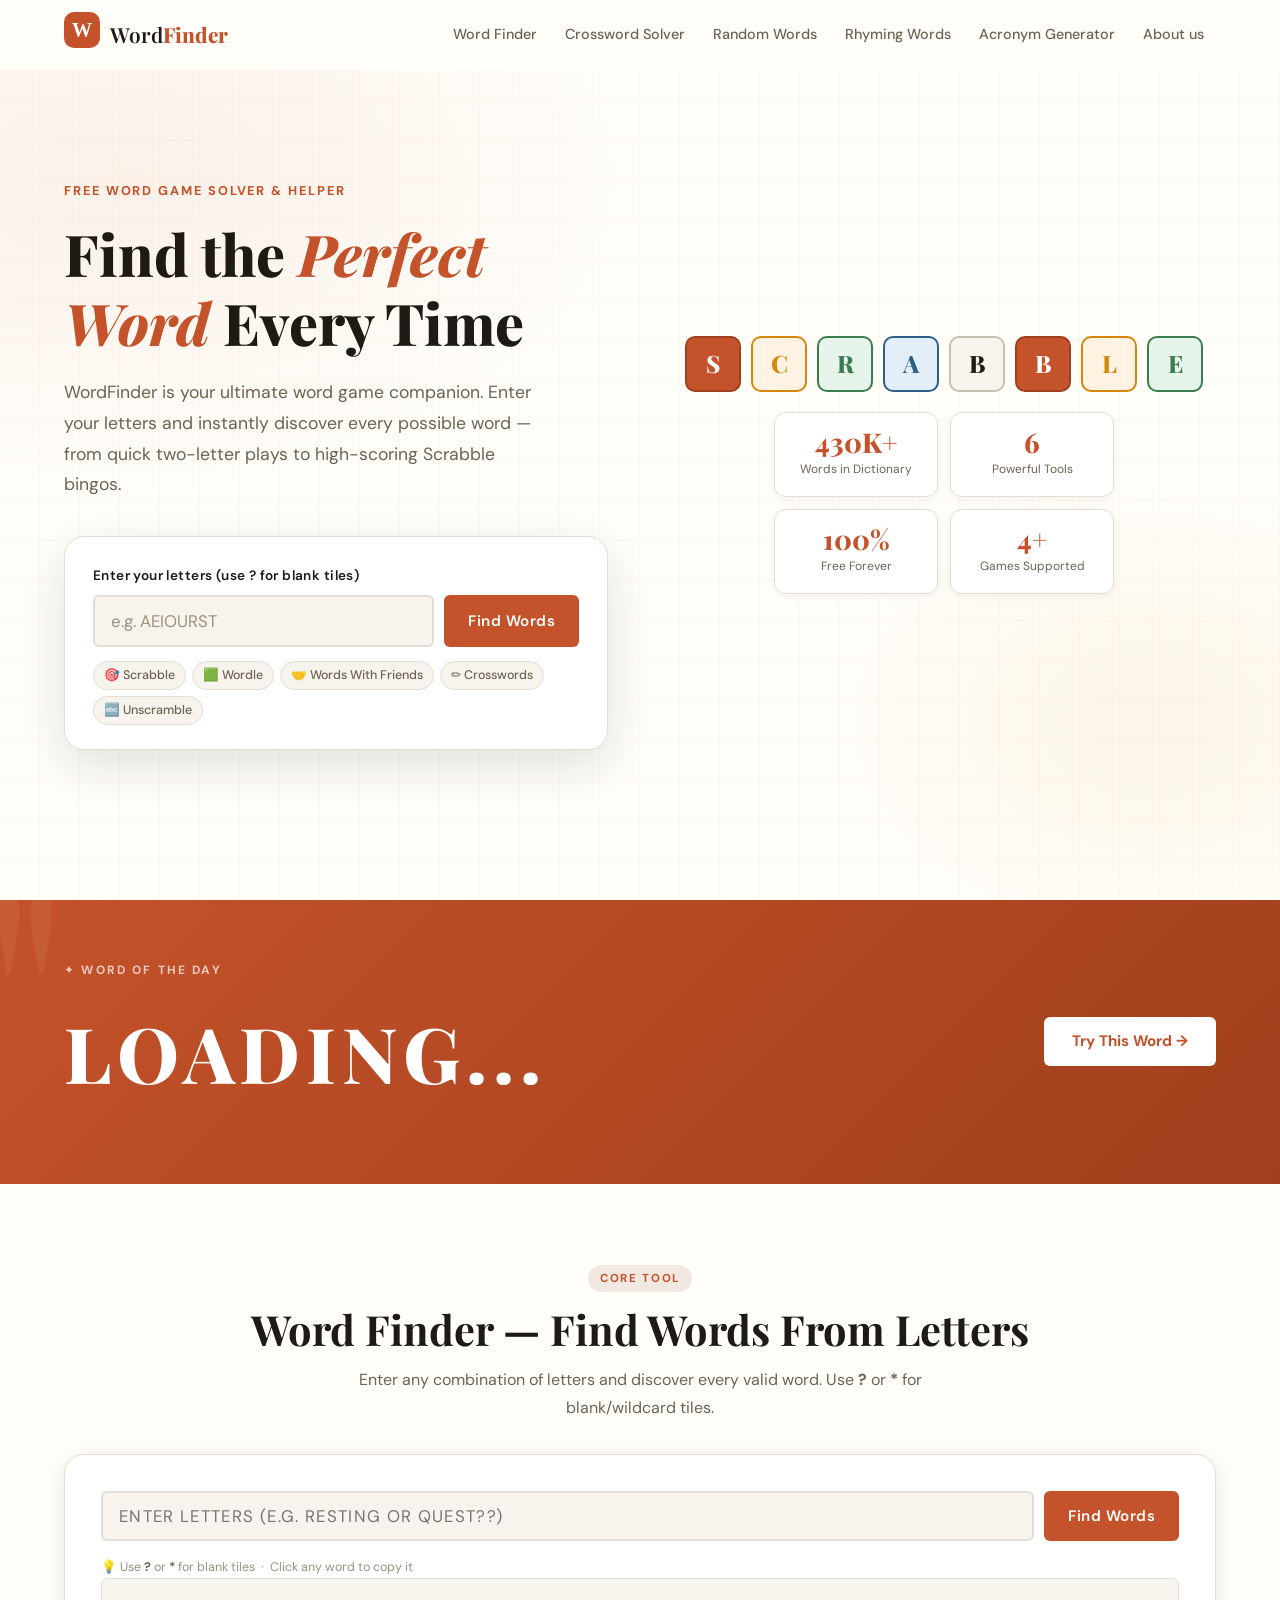
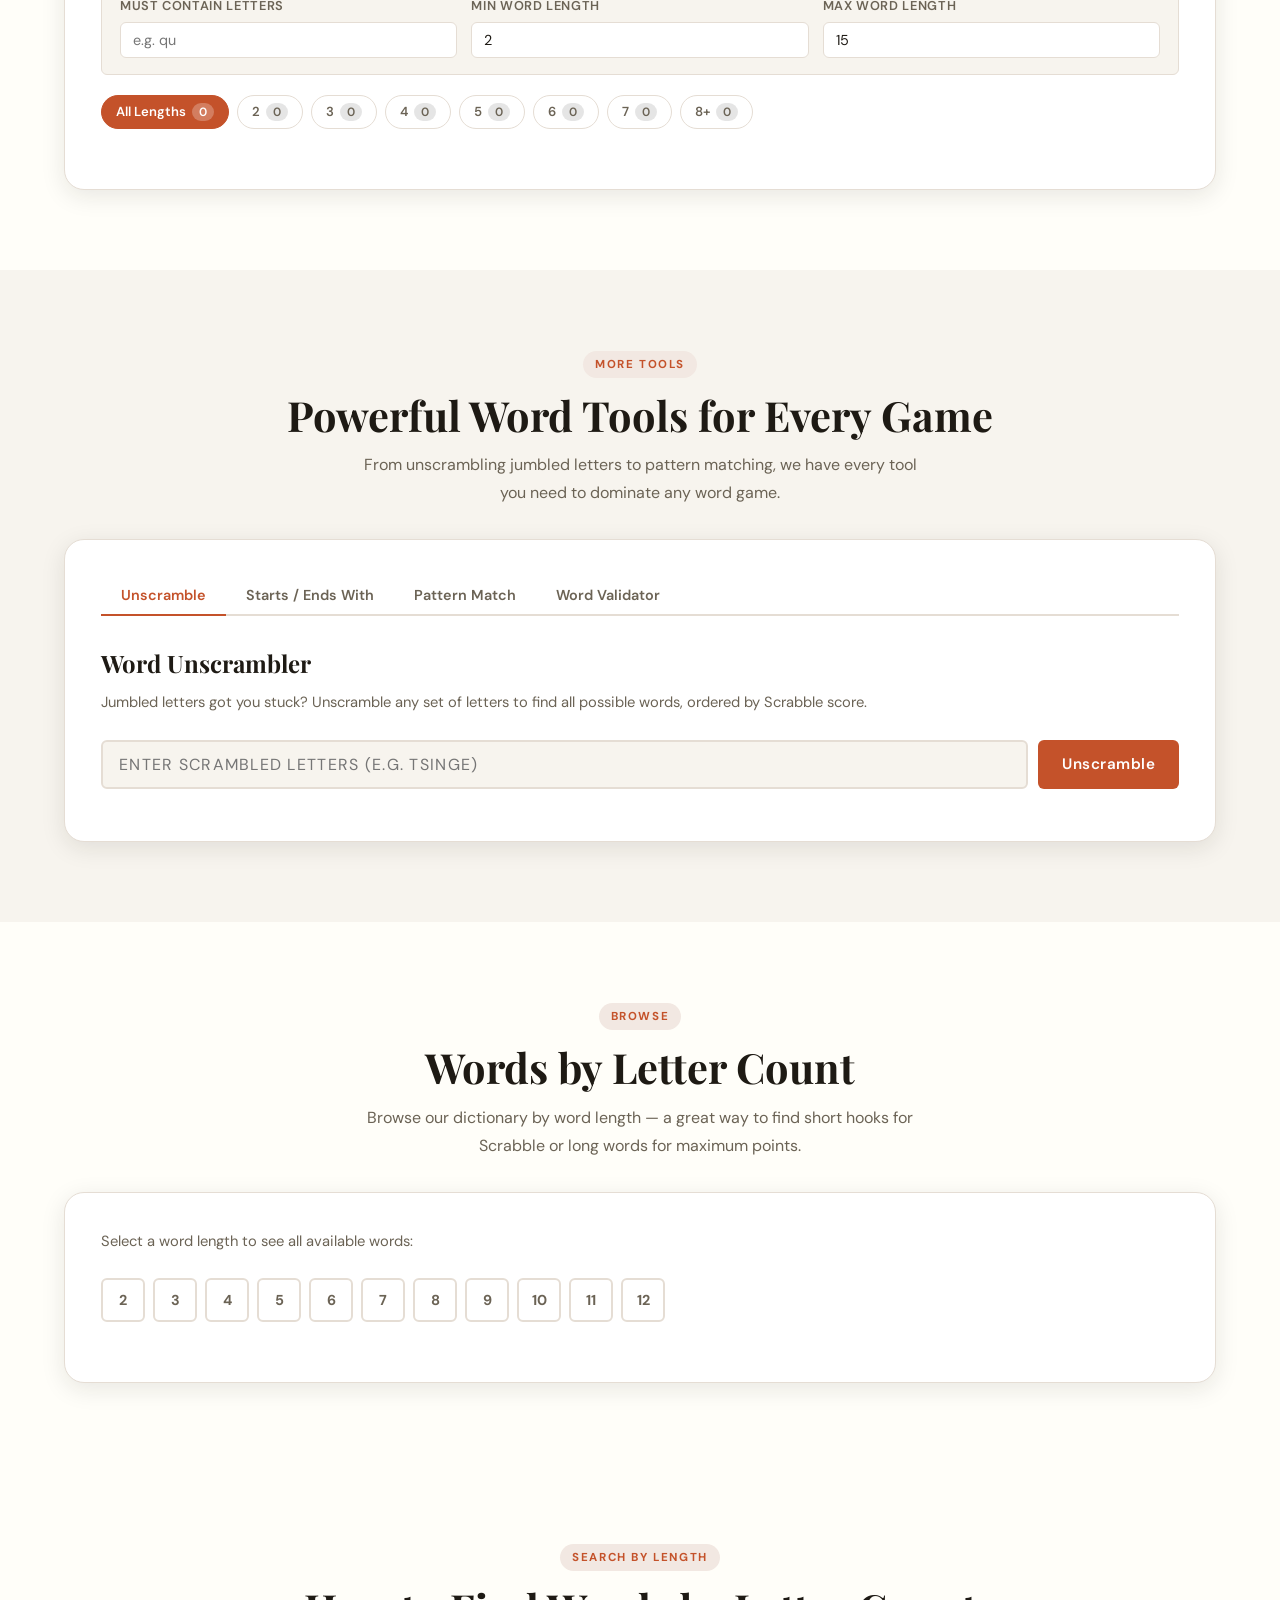
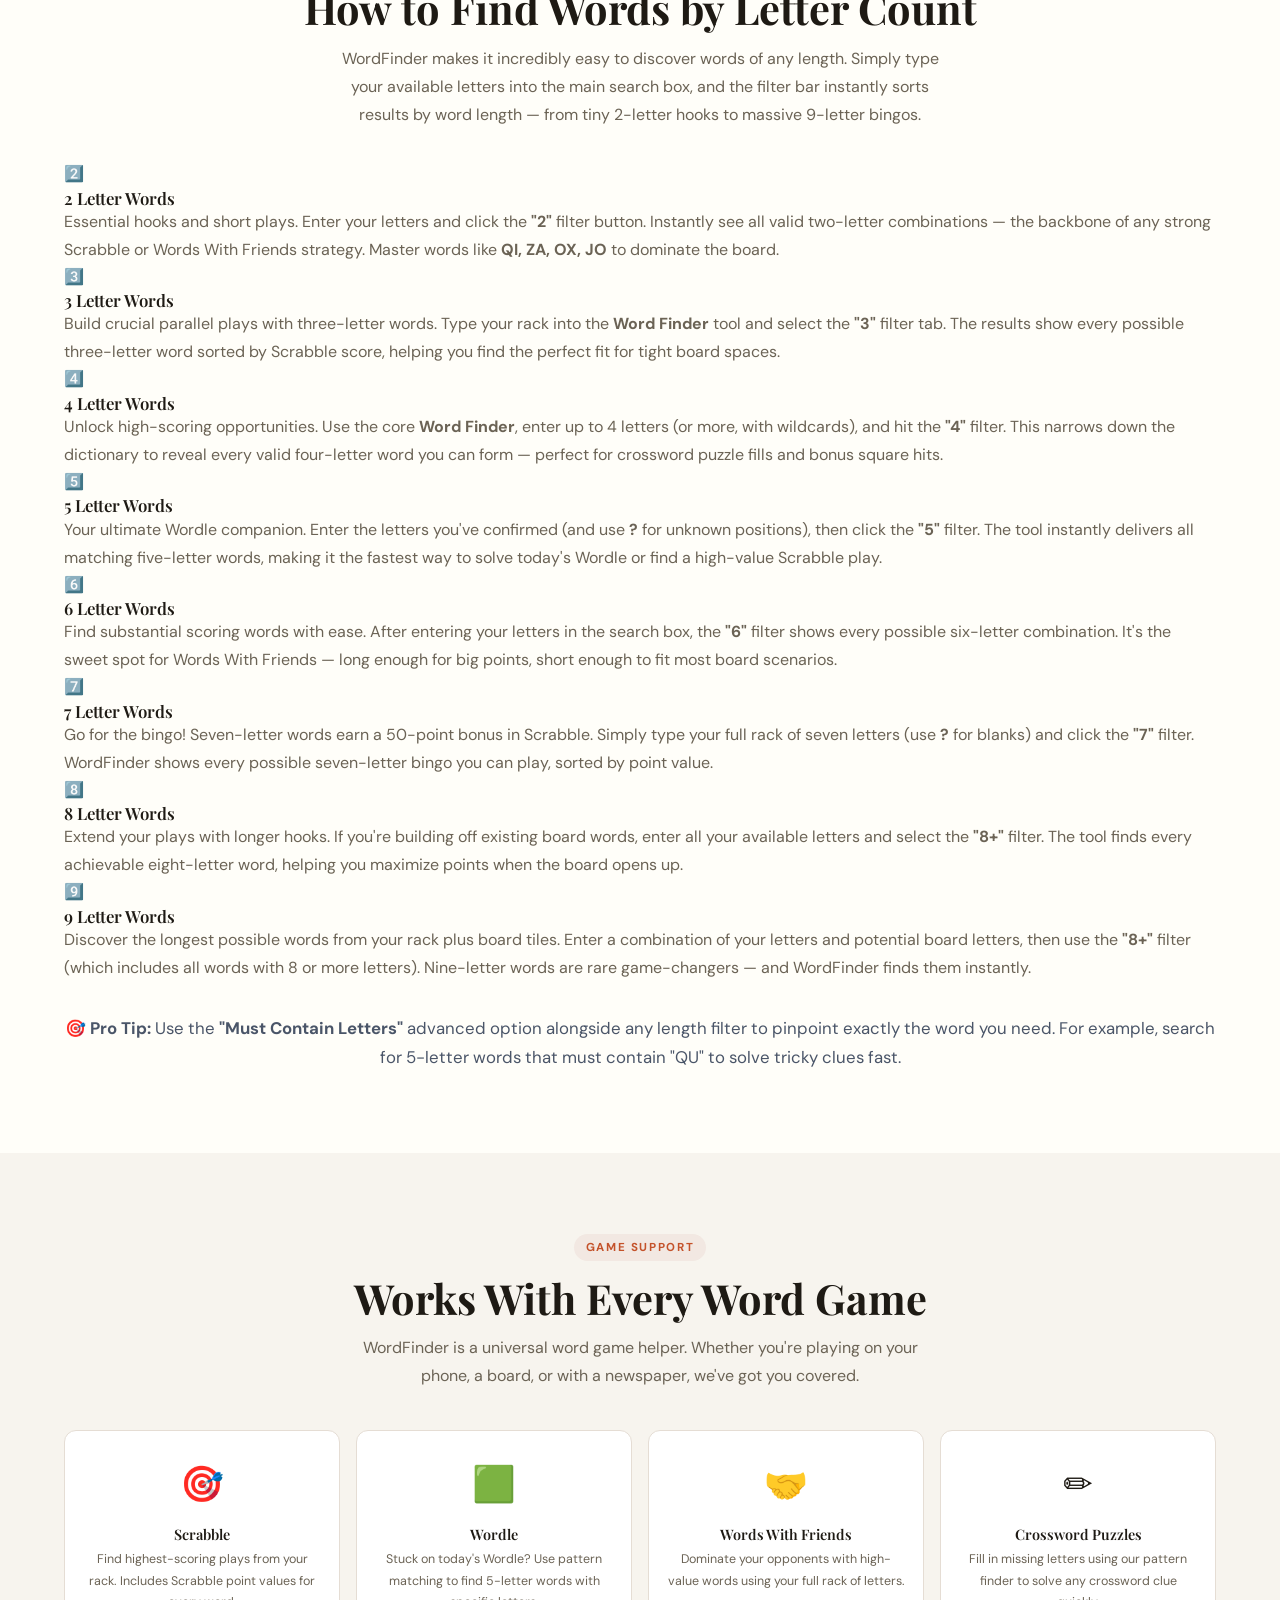
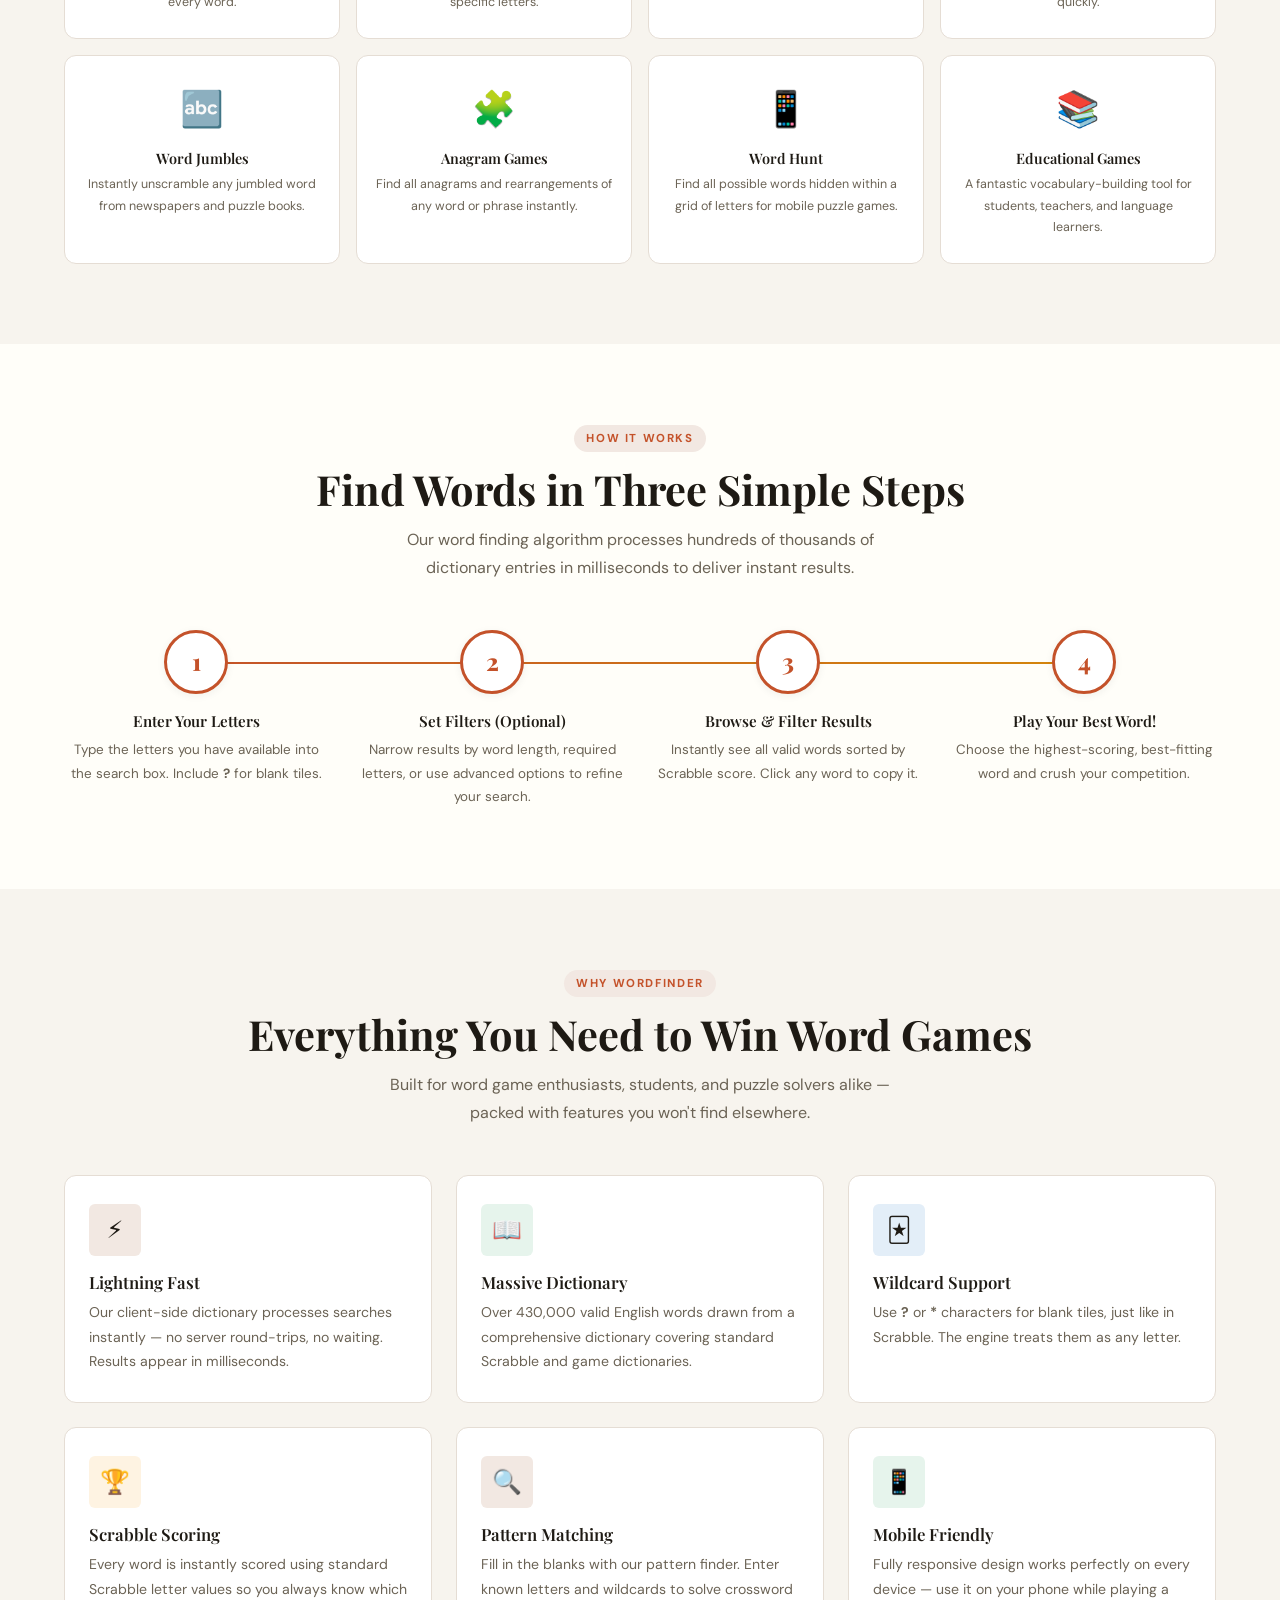
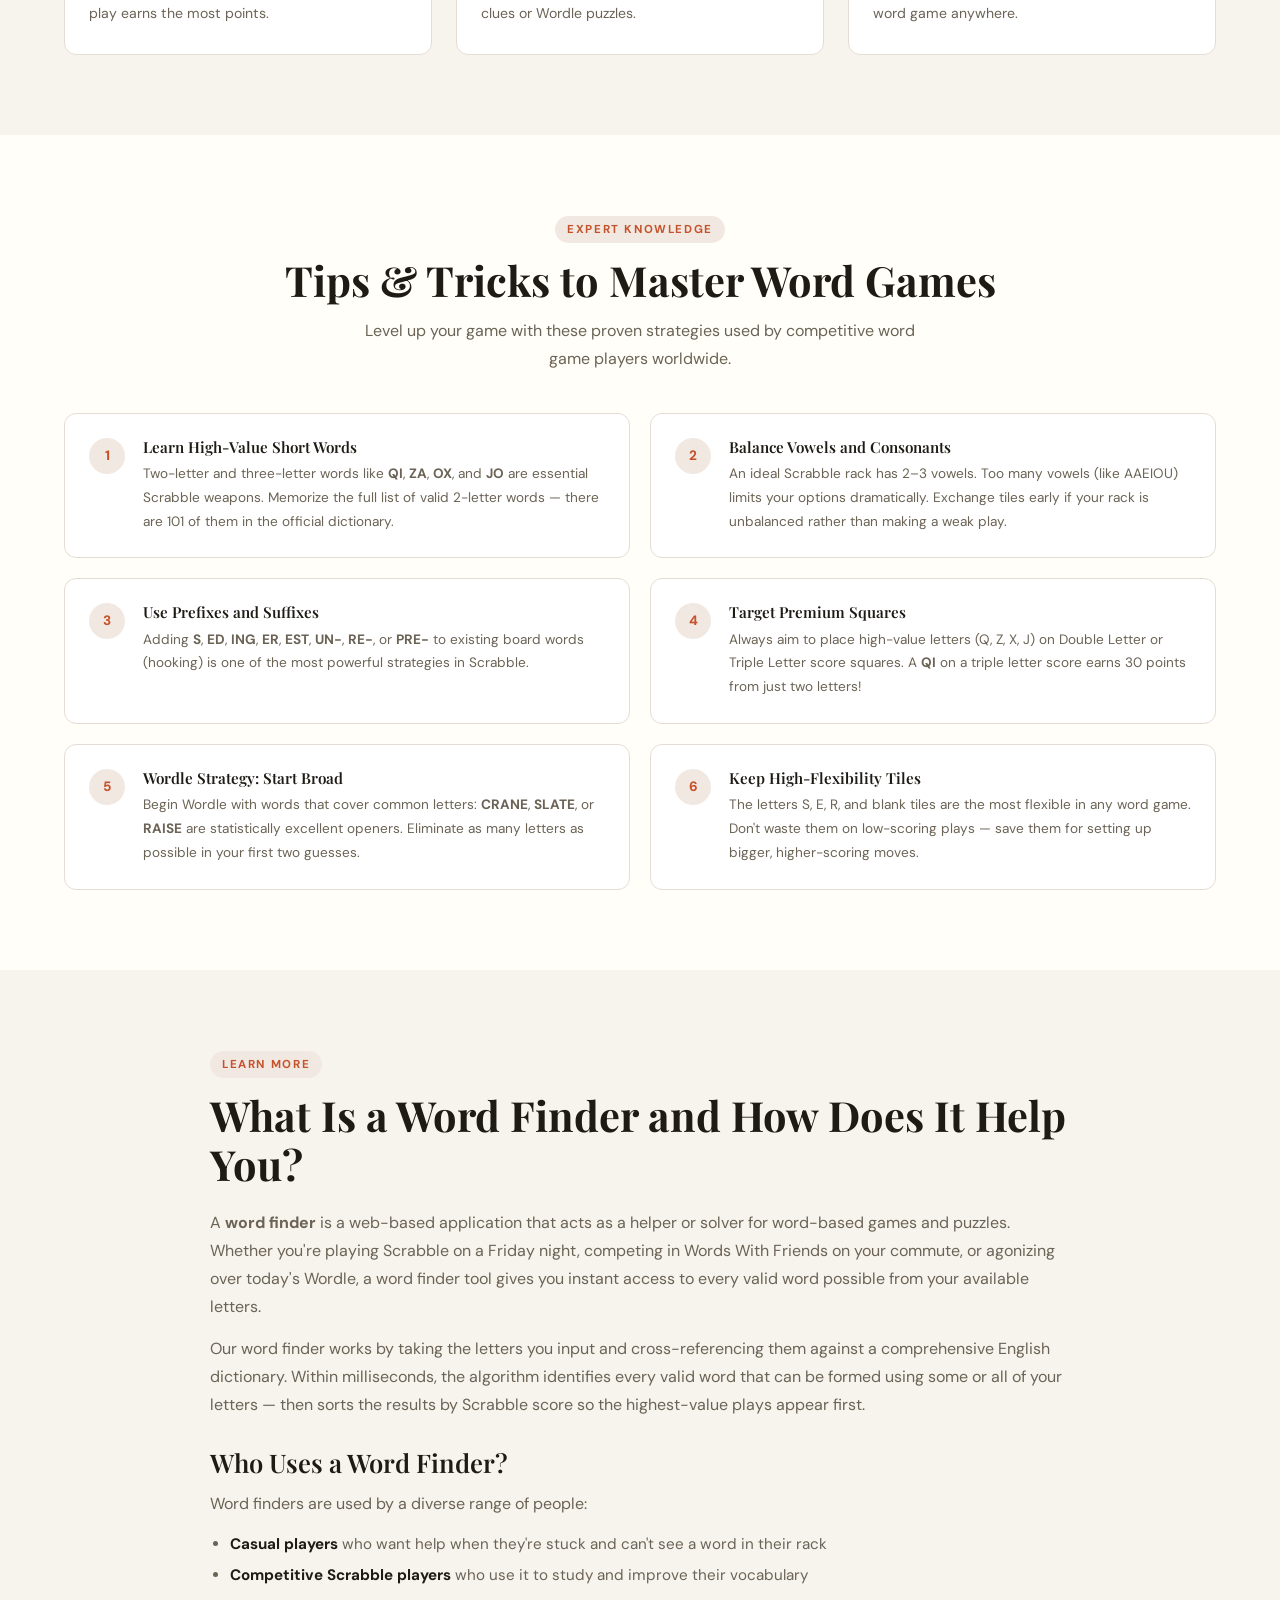
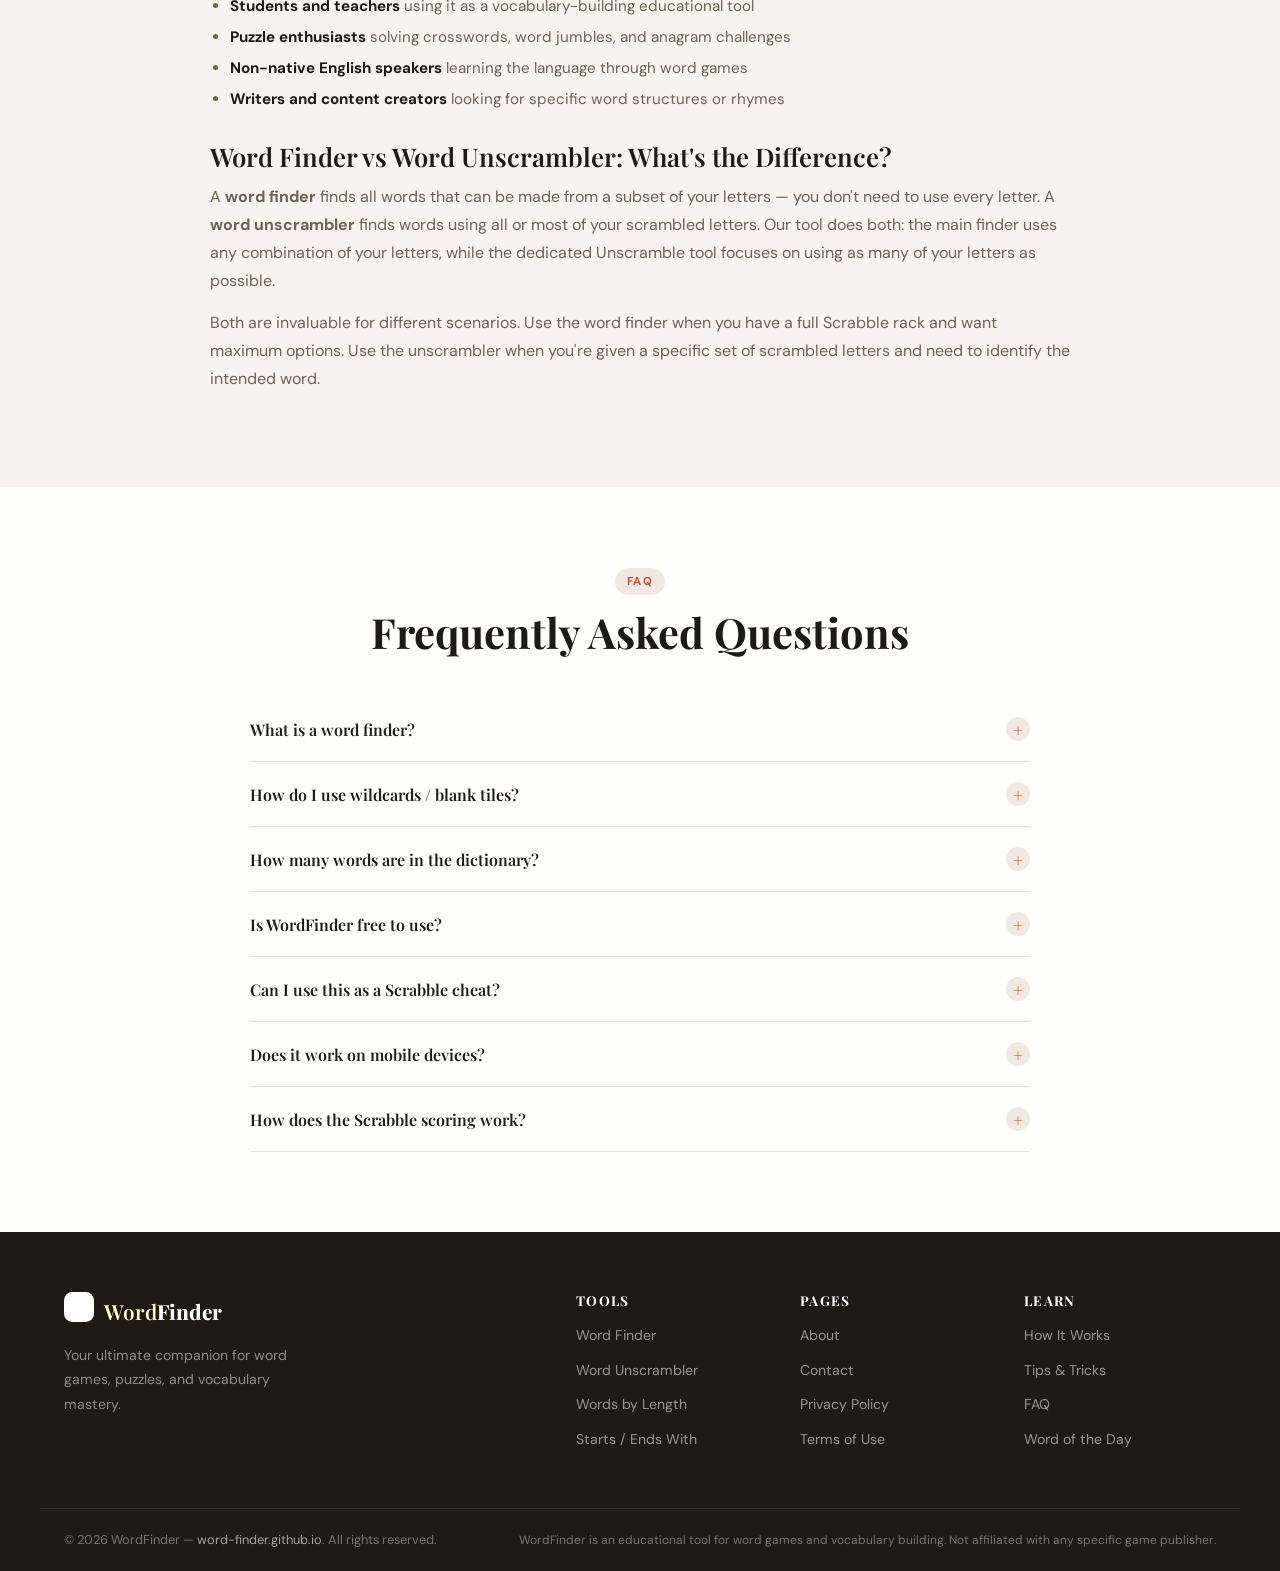
==== commit d772ad40: "Update index.html" ====
--- a/index.html
+++ b/index.html
@@ -1,6 +1,15 @@
 <!DOCTYPE html>
 <html lang="en">
 <head>
+  <!-- Google tag (gtag.js) -->
+<script async src="https://www.googletagmanager.com/gtag/js?id=G-NWWB5HKMVC"></script>
+<script>
+  window.dataLayer = window.dataLayer || [];
+  function gtag(){dataLayer.push(arguments);}
+  gtag('js', new Date());
+
+  gtag('config', 'G-NWWB5HKMVC');
+</script>
   <meta charset="UTF-8">
   <meta name="viewport" content="width=device-width, initial-scale=1.0">
   <title>Word Finder – Find Words for Scrabble, Wordle, Crosswords & Word Games</title>
@@ -364,6 +373,79 @@
   </div>
 </section>
 
+  <!-- ═══════════════ SEARCH BY LENGTH - HOW TO ═══════════════ -->
+<section class="section" id="search-by-length-guide" aria-label="How to Search Words by Length">
+  <div class="container">
+    <div class="text-center animate-on-scroll">
+      <span class="section-label">Search by Length</span>
+      <h2>How to Find Words by Letter Count</h2>
+      <p style="max-width:620px;margin:12px auto 0">WordFinder makes it incredibly easy to discover words of any length. Simply type your available letters into the main search box, and the filter bar instantly sorts results by word length — from tiny 2-letter hooks to massive 9-letter bingos.</p>
+    </div>
+
+    <div class="length-guide-grid mt-8">
+      <!-- 2 Letter Words -->
+      <div class="length-guide-card animate-on-scroll" style="transition-delay:.05s">
+        <div class="length-guide-icon">2️⃣</div>
+        <h4>2 Letter Words</h4>
+        <p>Essential hooks and short plays. Enter your letters and click the <strong>"2"</strong> filter button. Instantly see all valid two-letter combinations — the backbone of any strong Scrabble or Words With Friends strategy. Master words like <strong>QI, ZA, OX, JO</strong> to dominate the board.</p>
+      </div>
+
+      <!-- 3 Letter Words -->
+      <div class="length-guide-card animate-on-scroll" style="transition-delay:.1s">
+        <div class="length-guide-icon">3️⃣</div>
+        <h4>3 Letter Words</h4>
+        <p>Build crucial parallel plays with three-letter words. Type your rack into the <strong>Word Finder</strong> tool and select the <strong>"3"</strong> filter tab. The results show every possible three-letter word sorted by Scrabble score, helping you find the perfect fit for tight board spaces.</p>
+      </div>
+
+      <!-- 4 Letter Words -->
+      <div class="length-guide-card animate-on-scroll" style="transition-delay:.15s">
+        <div class="length-guide-icon">4️⃣</div>
+        <h4>4 Letter Words</h4>
+        <p>Unlock high-scoring opportunities. Use the core <strong>Word Finder</strong>, enter up to 4 letters (or more, with wildcards), and hit the <strong>"4"</strong> filter. This narrows down the dictionary to reveal every valid four-letter word you can form — perfect for crossword puzzle fills and bonus square hits.</p>
+      </div>
+
+      <!-- 5 Letter Words -->
+      <div class="length-guide-card animate-on-scroll" style="transition-delay:.2s">
+        <div class="length-guide-icon">5️⃣</div>
+        <h4>5 Letter Words</h4>
+        <p>Your ultimate Wordle companion. Enter the letters you've confirmed (and use <strong>?</strong> for unknown positions), then click the <strong>"5"</strong> filter. The tool instantly delivers all matching five-letter words, making it the fastest way to solve today's Wordle or find a high-value Scrabble play.</p>
+      </div>
+
+      <!-- 6 Letter Words -->
+      <div class="length-guide-card animate-on-scroll" style="transition-delay:.25s">
+        <div class="length-guide-icon">6️⃣</div>
+        <h4>6 Letter Words</h4>
+        <p>Find substantial scoring words with ease. After entering your letters in the search box, the <strong>"6"</strong> filter shows every possible six-letter combination. It's the sweet spot for Words With Friends — long enough for big points, short enough to fit most board scenarios.</p>
+      </div>
+
+      <!-- 7 Letter Words -->
+      <div class="length-guide-card animate-on-scroll" style="transition-delay:.3s">
+        <div class="length-guide-icon">7️⃣</div>
+        <h4>7 Letter Words</h4>
+        <p>Go for the bingo! Seven-letter words earn a 50-point bonus in Scrabble. Simply type your full rack of seven letters (use <strong>?</strong> for blanks) and click the <strong>"7"</strong> filter. WordFinder shows every possible seven-letter bingo you can play, sorted by point value.</p>
+      </div>
+
+      <!-- 8 Letter Words -->
+      <div class="length-guide-card animate-on-scroll" style="transition-delay:.35s">
+        <div class="length-guide-icon">8️⃣</div>
+        <h4>8 Letter Words</h4>
+        <p>Extend your plays with longer hooks. If you're building off existing board words, enter all your available letters and select the <strong>"8+"</strong> filter. The tool finds every achievable eight-letter word, helping you maximize points when the board opens up.</p>
+      </div>
+
+      <!-- 9 Letter Words -->
+      <div class="length-guide-card animate-on-scroll" style="transition-delay:.4s">
+        <div class="length-guide-icon">9️⃣</div>
+        <h4>9 Letter Words</h4>
+        <p>Discover the longest possible words from your rack plus board tiles. Enter a combination of your letters and potential board letters, then use the <strong>"8+"</strong> filter (which includes all words with 8 or more letters). Nine-letter words are rare game-changers — and WordFinder finds them instantly.</p>
+      </div>
+    </div>
+
+    <div class="text-center mt-8 animate-on-scroll" style="transition-delay:.45s">
+      <p style="font-size:1.05rem; color:var(--text-secondary, #4a5568);">🎯 <strong>Pro Tip:</strong> Use the <strong>"Must Contain Letters"</strong> advanced option alongside any length filter to pinpoint exactly the word you need. For example, search for 5-letter words that must contain "QU" to solve tricky clues fast.</p>
+    </div>
+  </div>
+</section>
+
 <!-- ═══════════════ GAMES SUPPORTED ═══════════════ -->
 <section class="section section-alt" id="games-supported" aria-label="Supported Word Games">
   <div class="container">
@@ -657,6 +739,7 @@
 <footer id="site-footer" role="contentinfo"></footer>
 
 <!-- ─── Scripts ─────────────────────────────── -->
+<script src="js/wordlist.js"></script>
 <script src="js/engine.js"></script>
 <script src="components/header.js"></script>
 <script src="components/footer.js"></script>
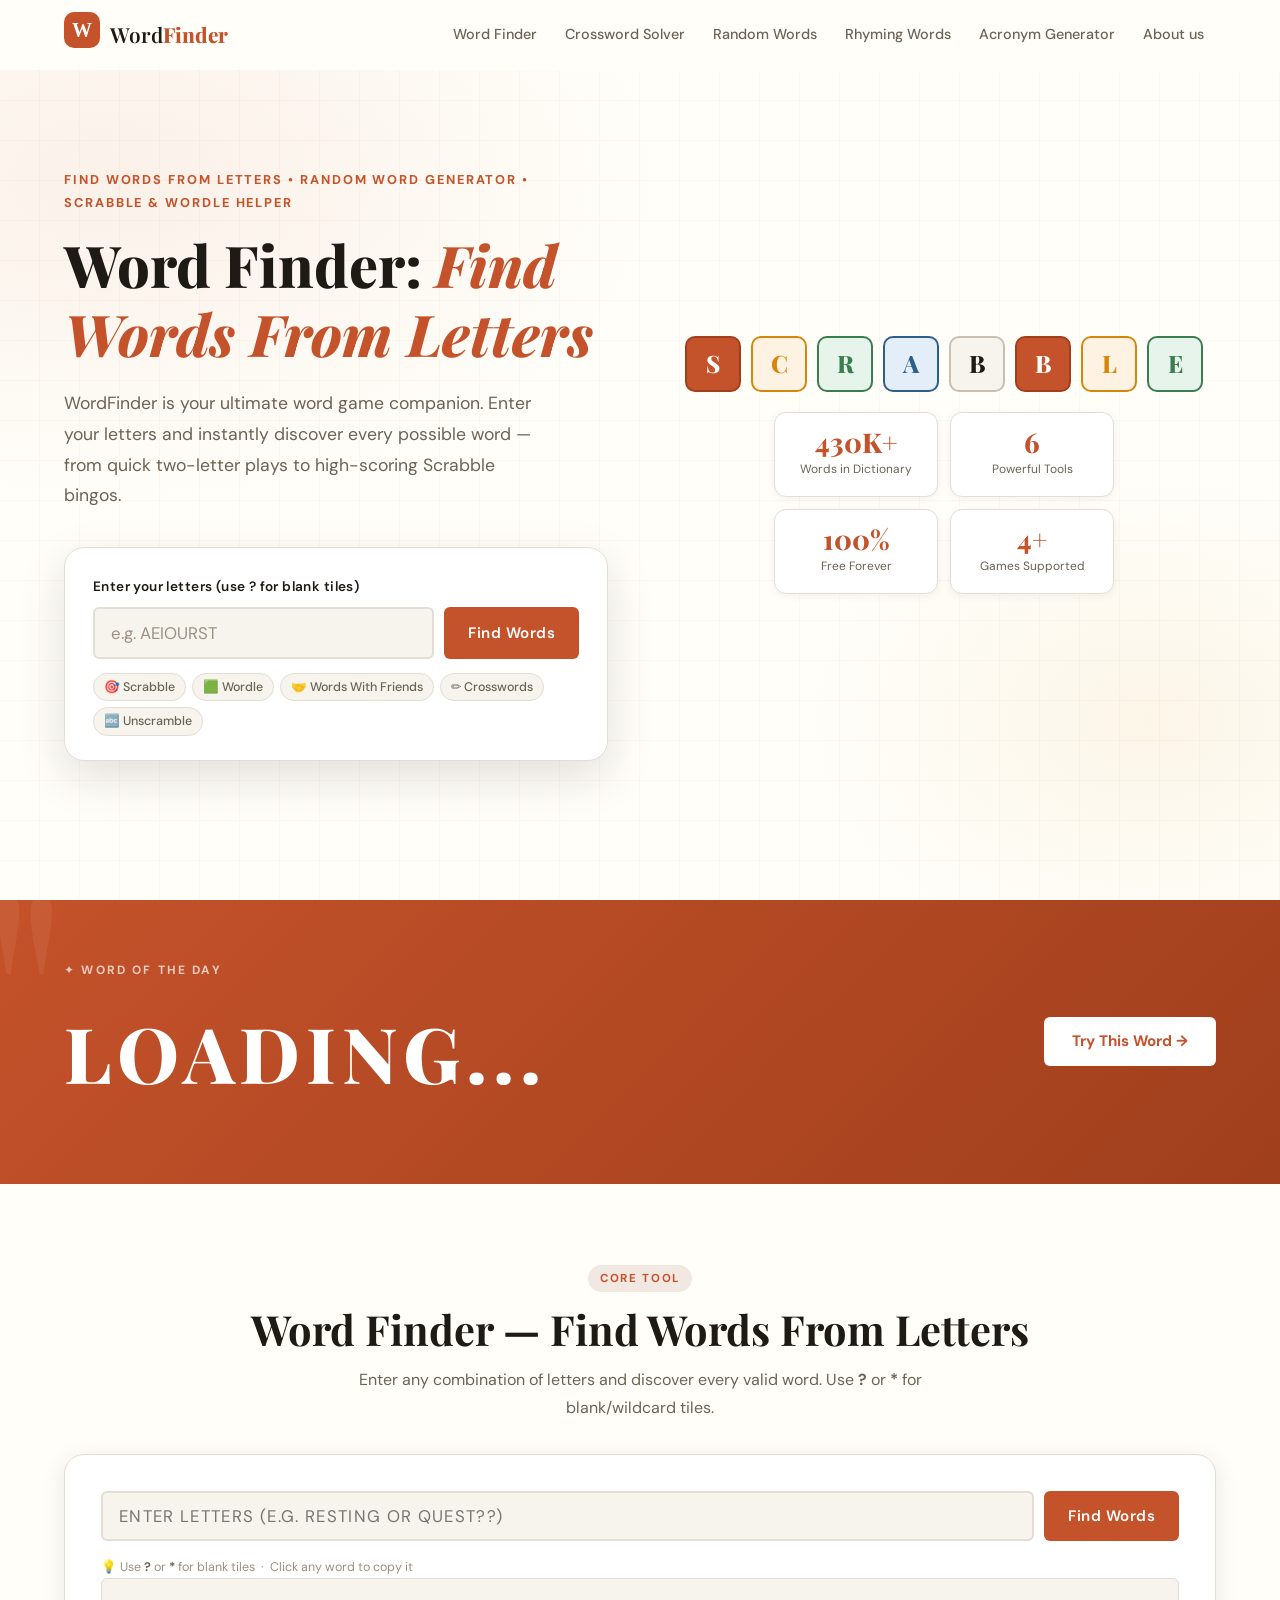
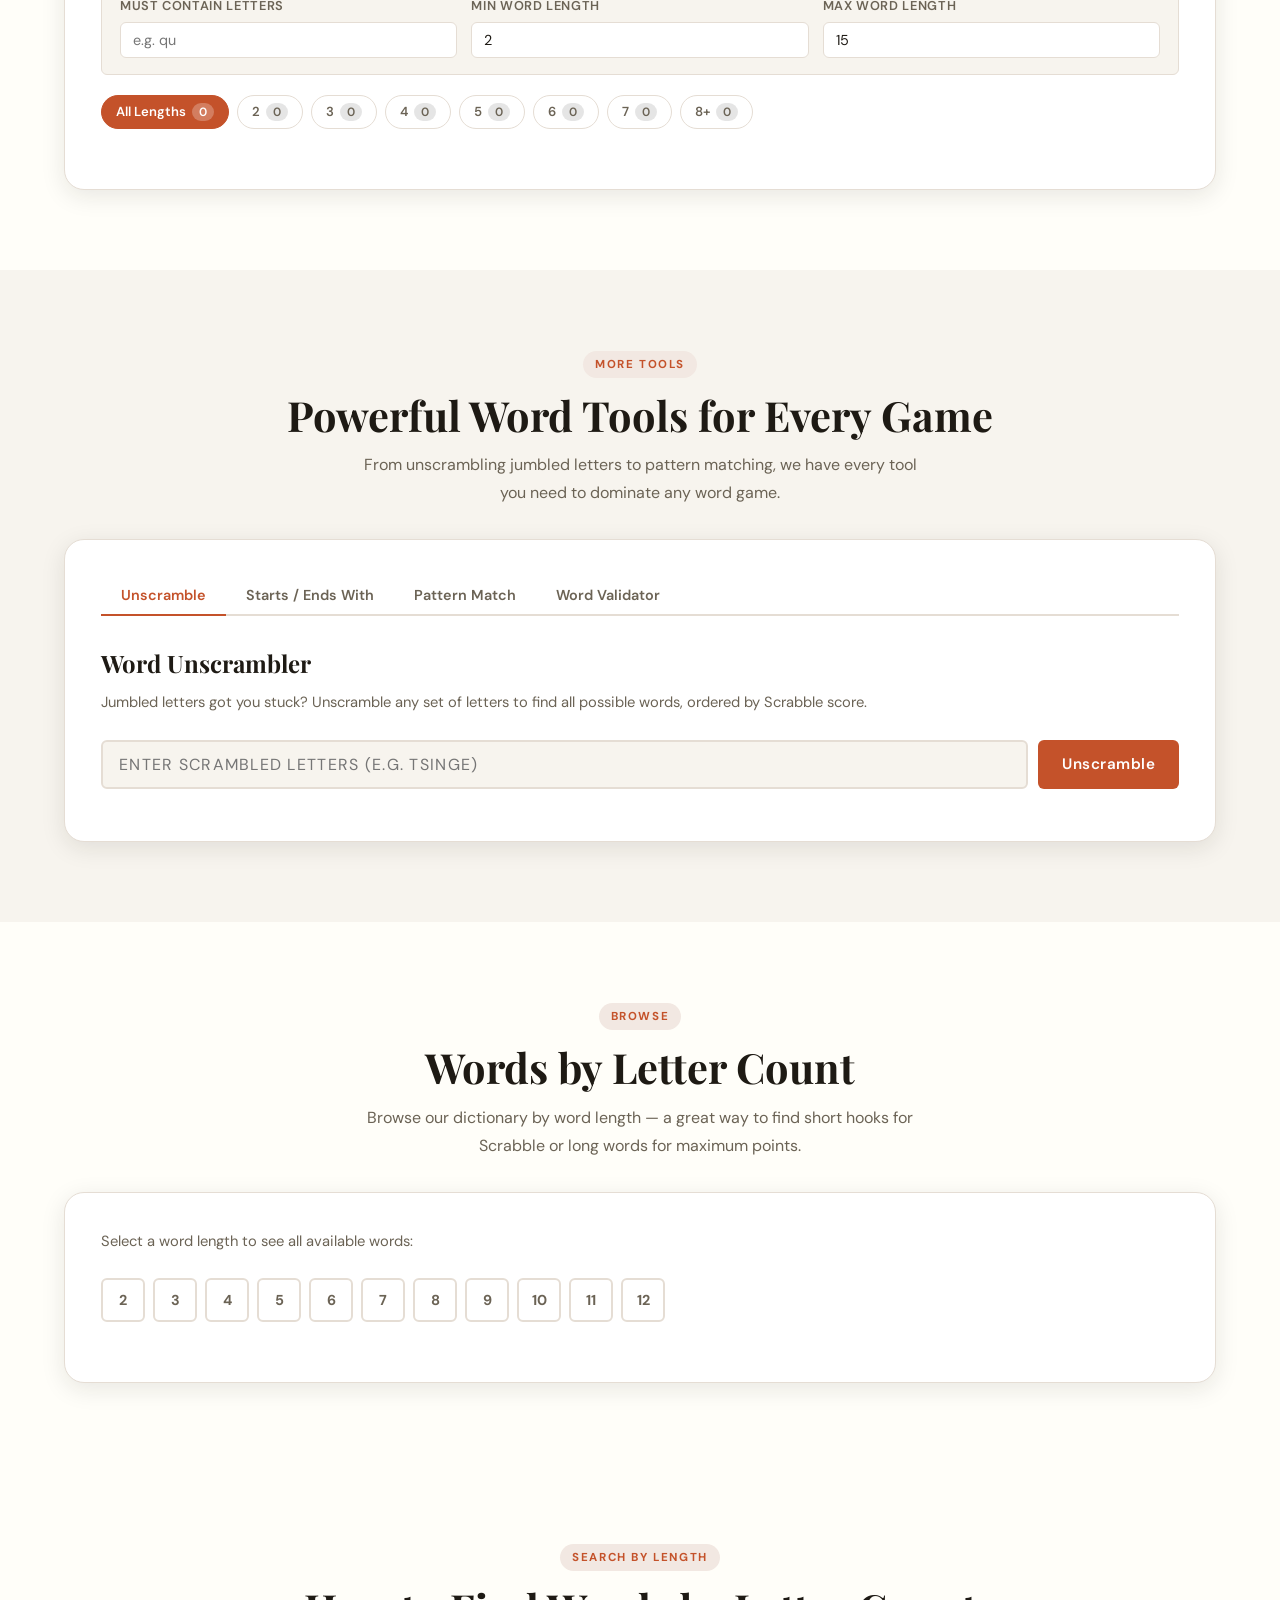
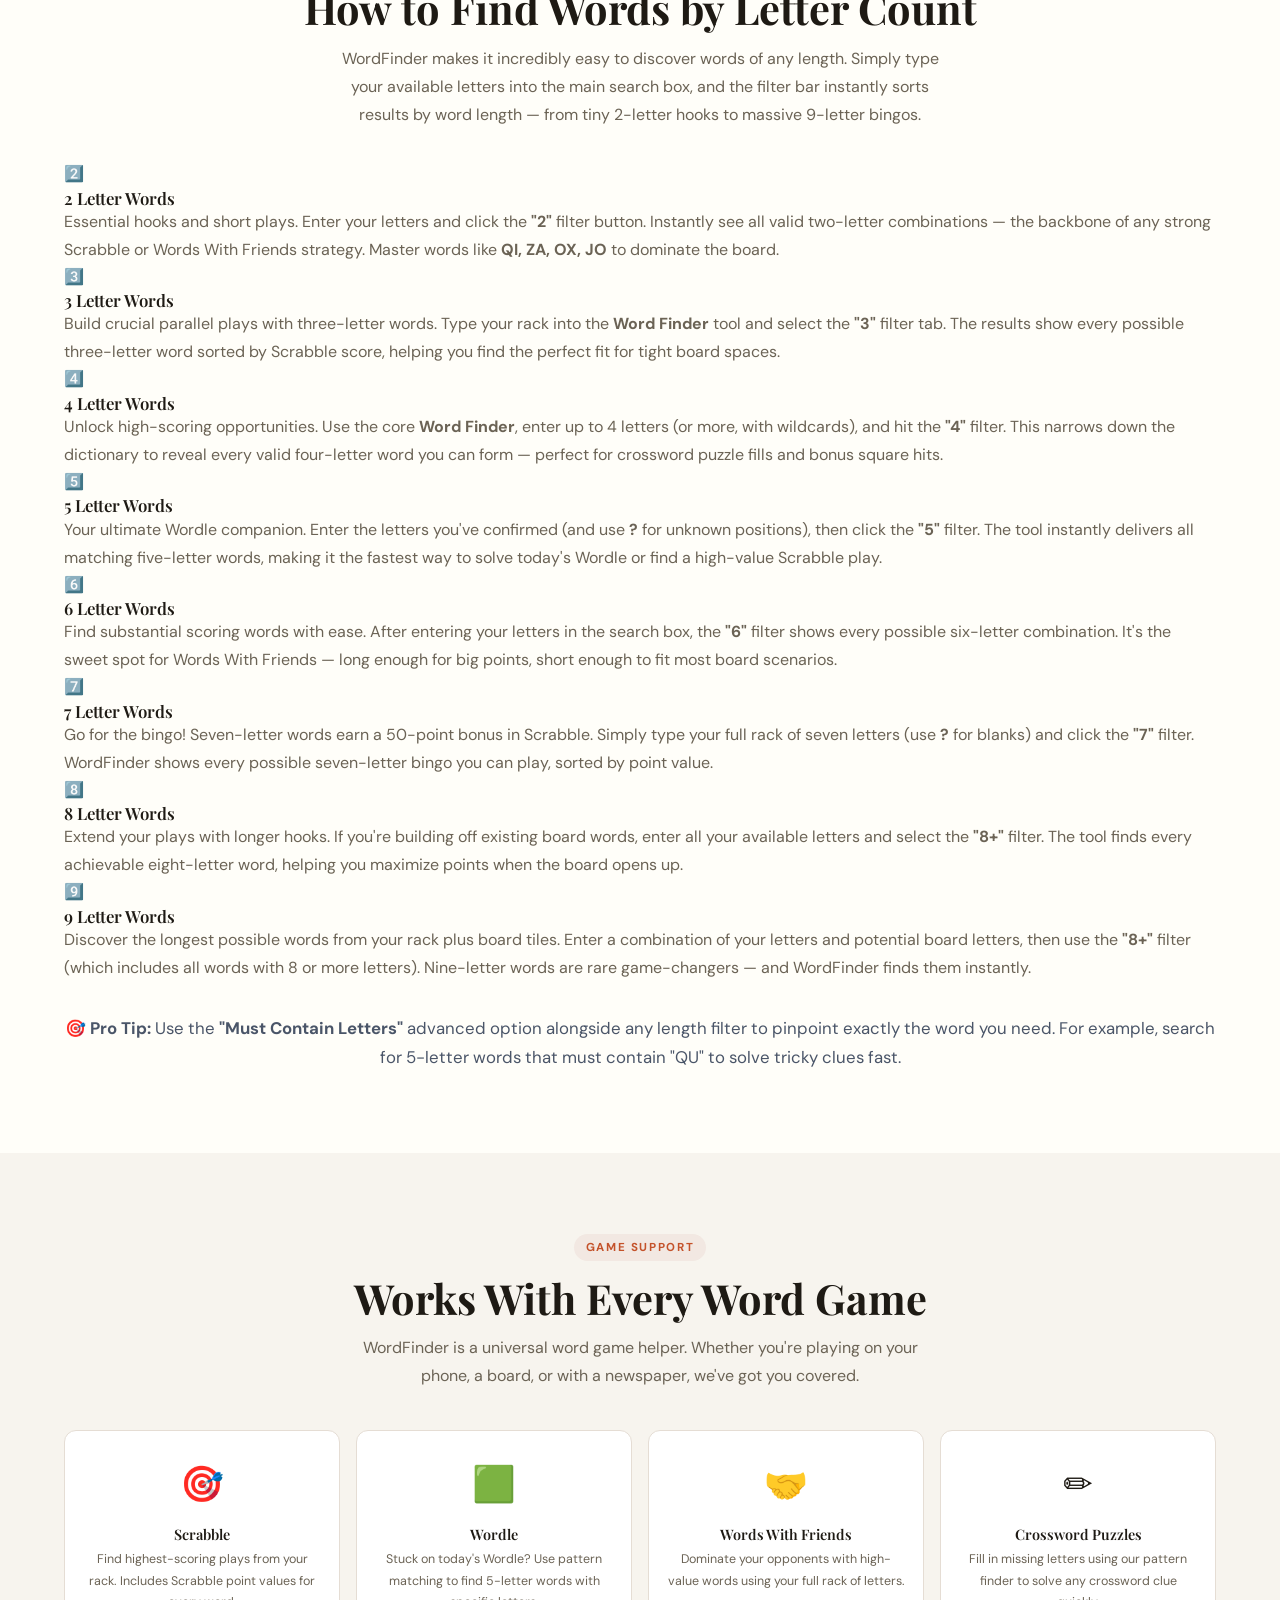
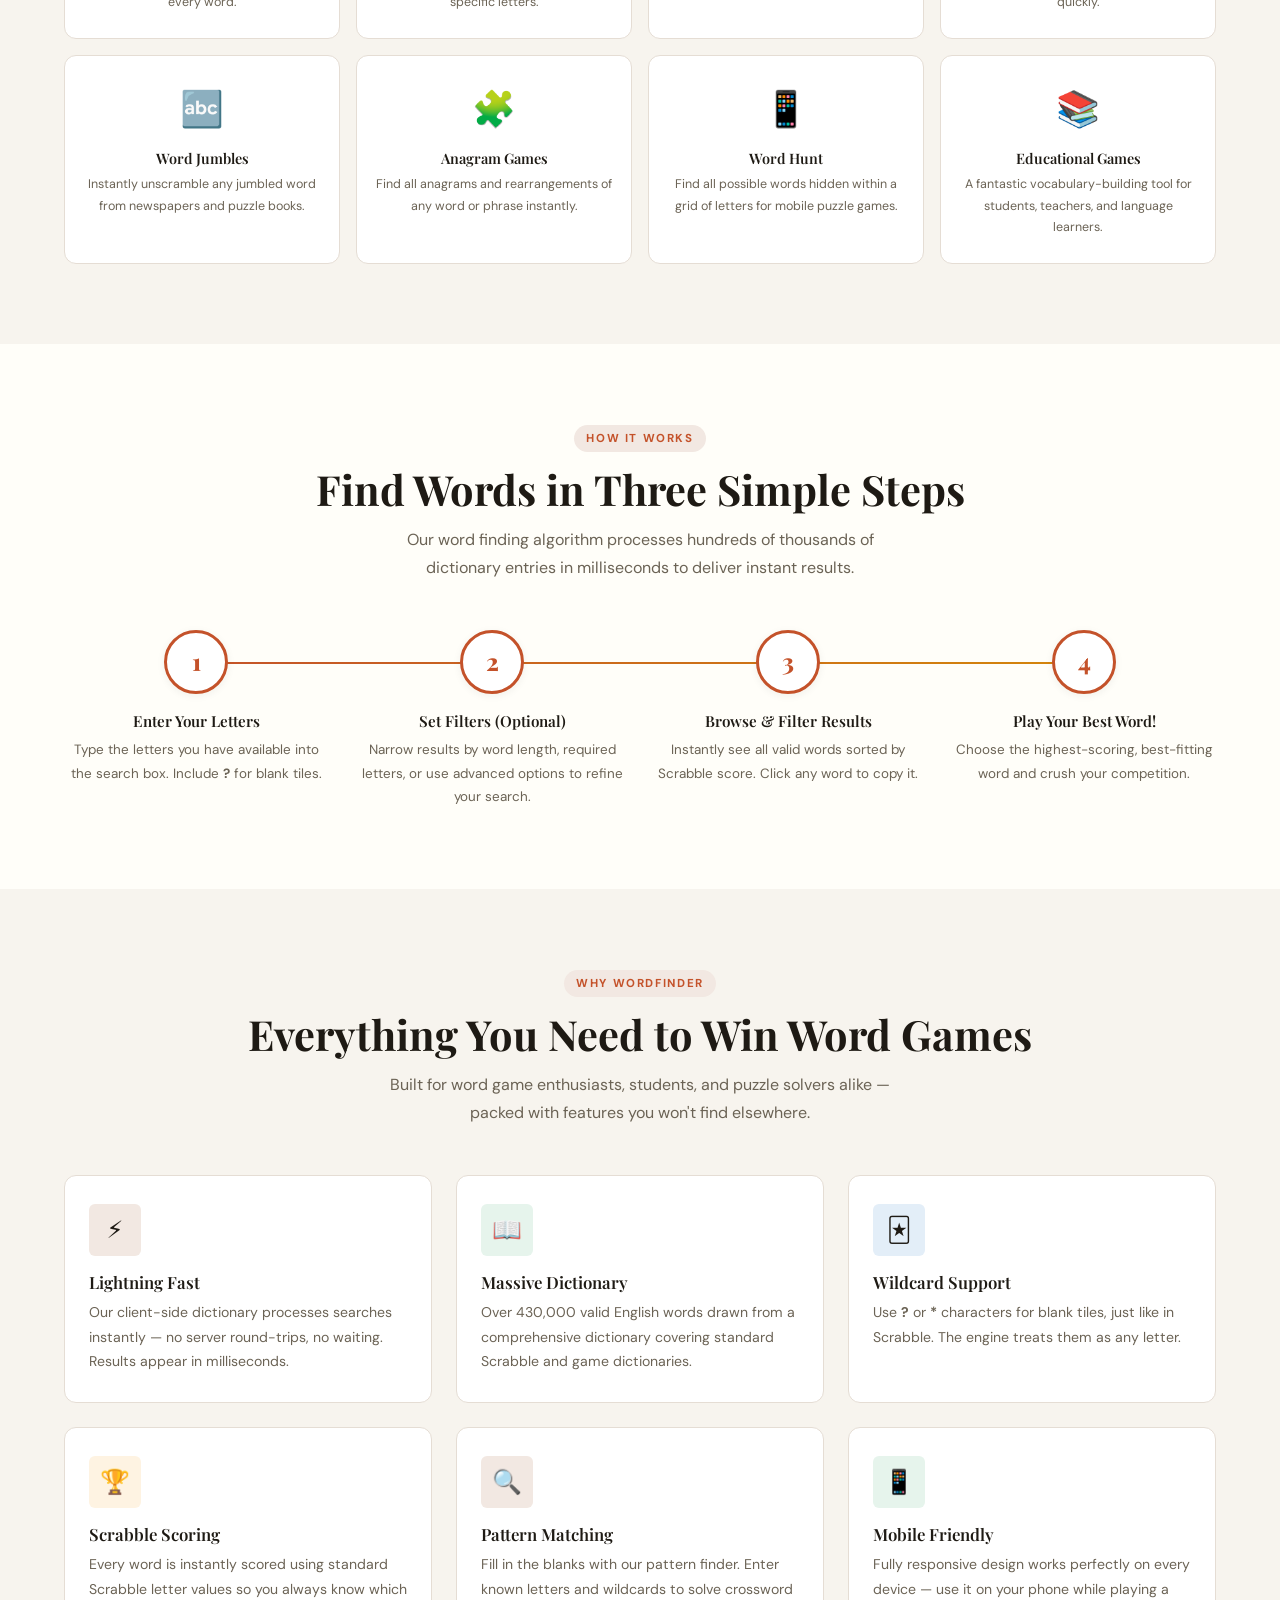
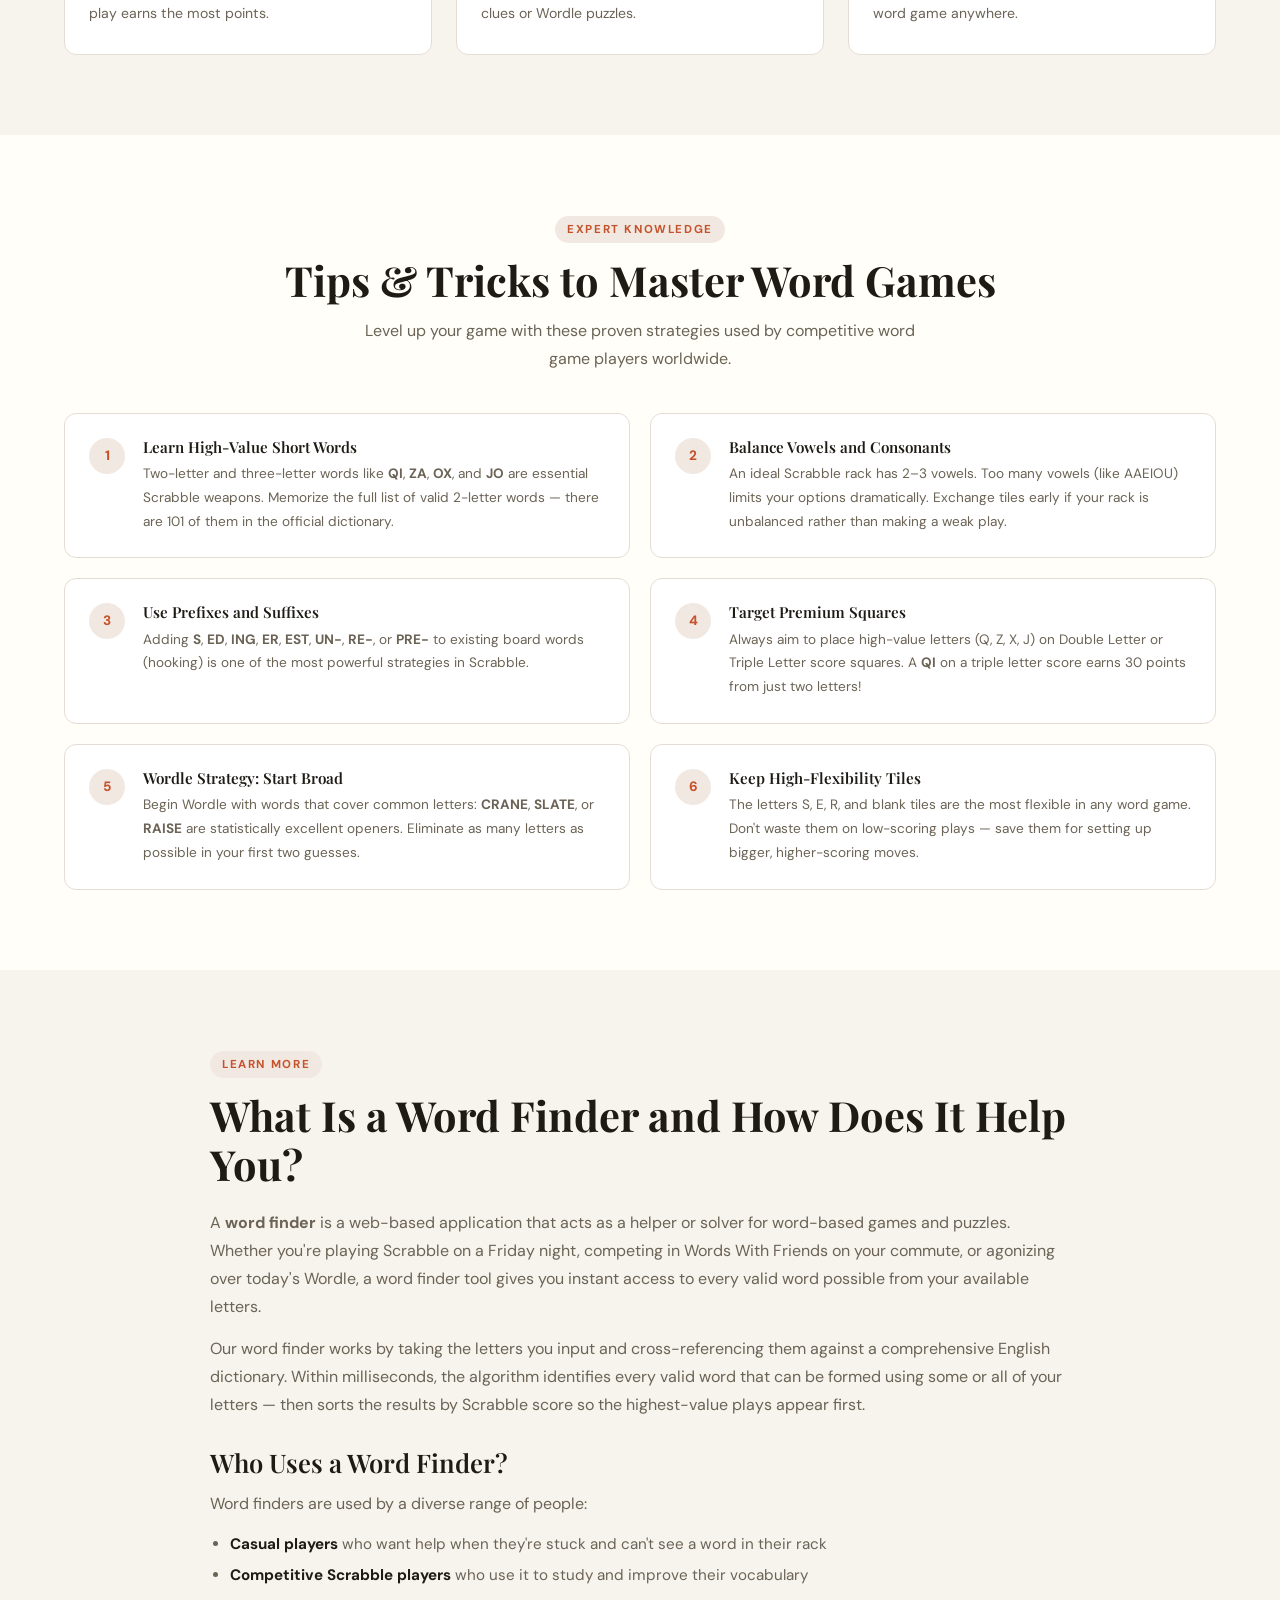
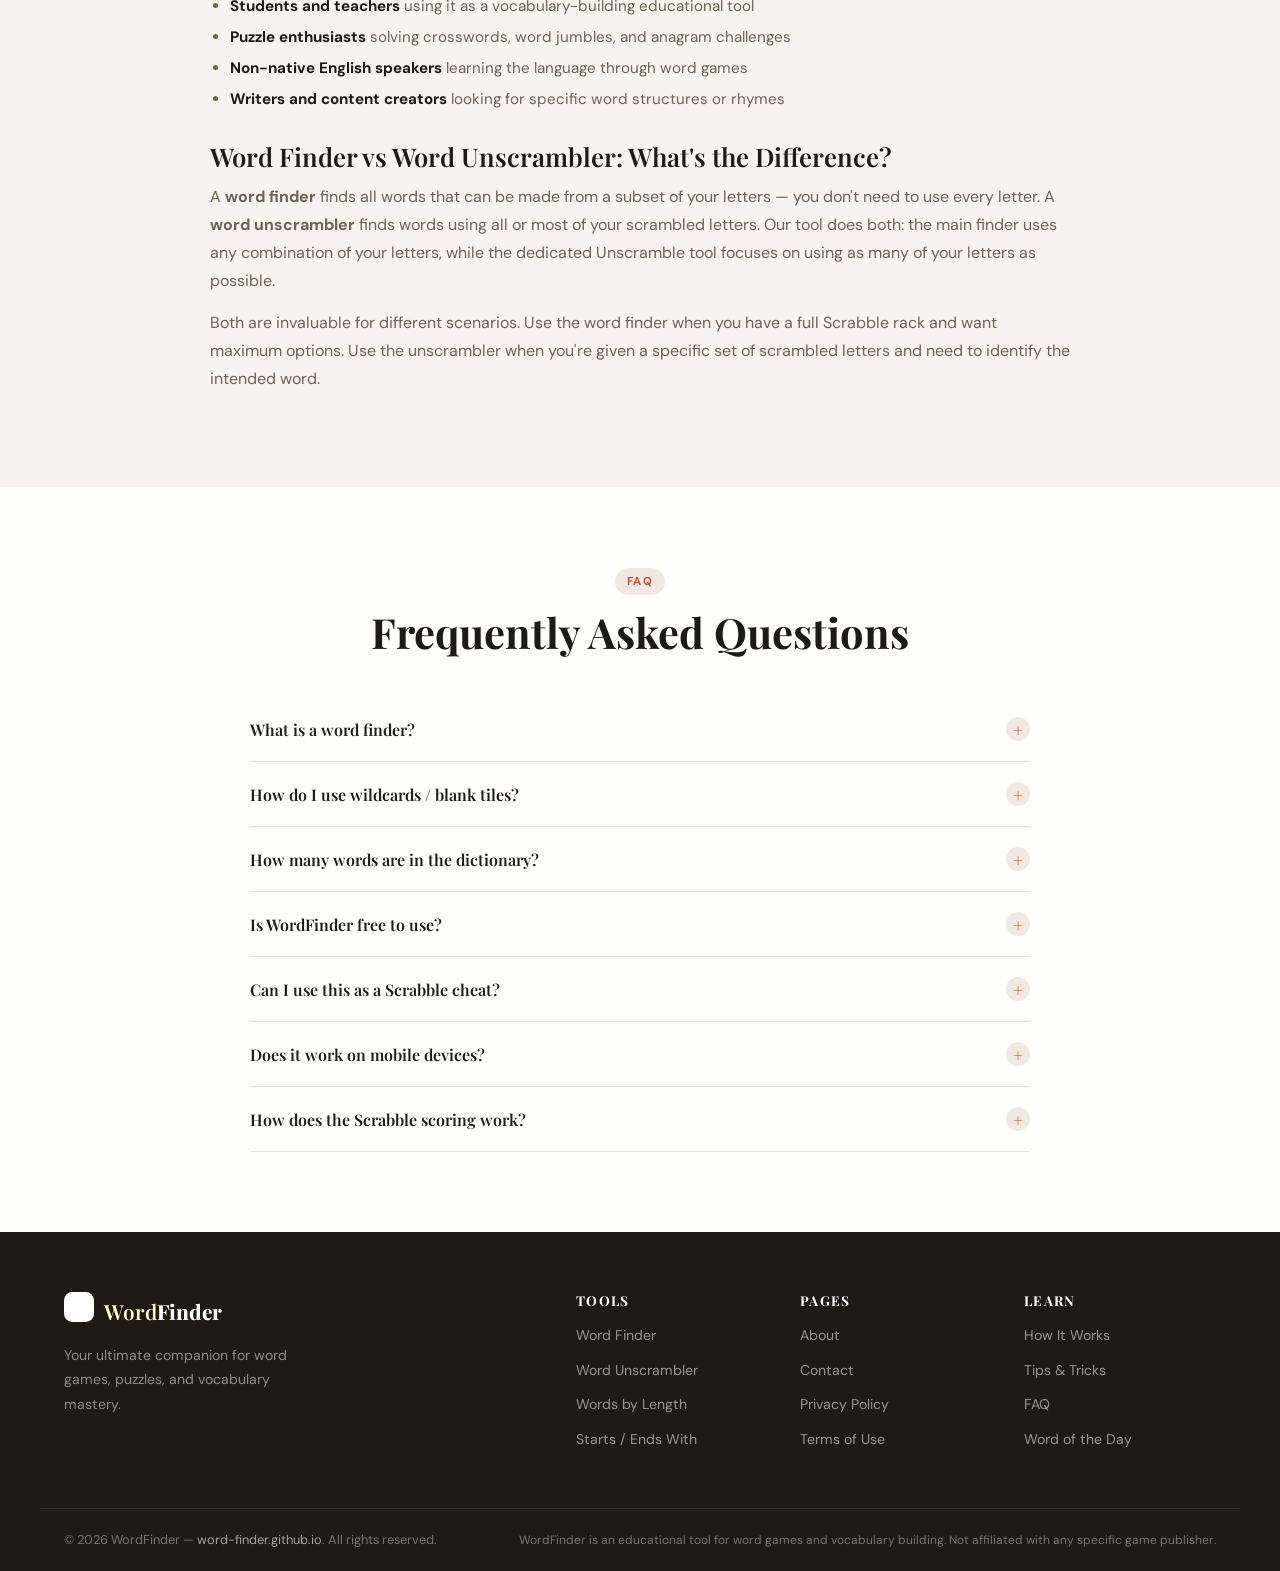
==== commit 1b090b3a: "Update index.html" ====
--- a/index.html
+++ b/index.html
@@ -12,8 +12,8 @@
 </script>
   <meta charset="UTF-8">
   <meta name="viewport" content="width=device-width, initial-scale=1.0">
-  <title>Word Finder – Find Words for Scrabble, Wordle, Crosswords & Word Games</title>
-  <meta name="description" content="WordFinder is a free, powerful word finder tool and game solver. Find words from letters, unscramble words, solve Scrabble, Wordle, Words With Friends, and crossword puzzles instantly.">
+  <title>Word Finder - Find Words from Letters | Scrabble, Wordle, Unscramble</title>
+  <meta name="description" content="Free online word finder tool. Enter letters to find all possible words for Scrabble, Wordle, crosswords & more. Random word generator and unscrambler included.">
   <meta name="keywords" content="word finder, word finder from letters, unscramble words, scrabble word finder, wordle solver, words with friends cheat, crossword solver, anagram solver, word unscrambler, words ending in, words starting with">
   <meta name="robots" content="index, follow">
   <link rel="canonical" href="https://word-finder.github.io/">
@@ -127,8 +127,8 @@
   <div class="container">
     <div class="hero-inner">
       <div class="hero-content">
-        <p class="hero-kicker">Free Word Game Solver &amp; Helper</p>
-        <h1>Find the <em>Perfect Word</em> Every Time</h1>
+        <p class="hero-kicker">Find words from letters • Random word generator • Scrabble &amp; Wordle helper</p>
+        <h1>Word Finder: <em>Find Words From Letters</em></h1>
         <p class="hero-desc">WordFinder is your ultimate word game companion. Enter your letters and instantly discover every possible word — from quick two-letter plays to high-scoring Scrabble bingos.</p>
 
         <div class="hero-search-box">
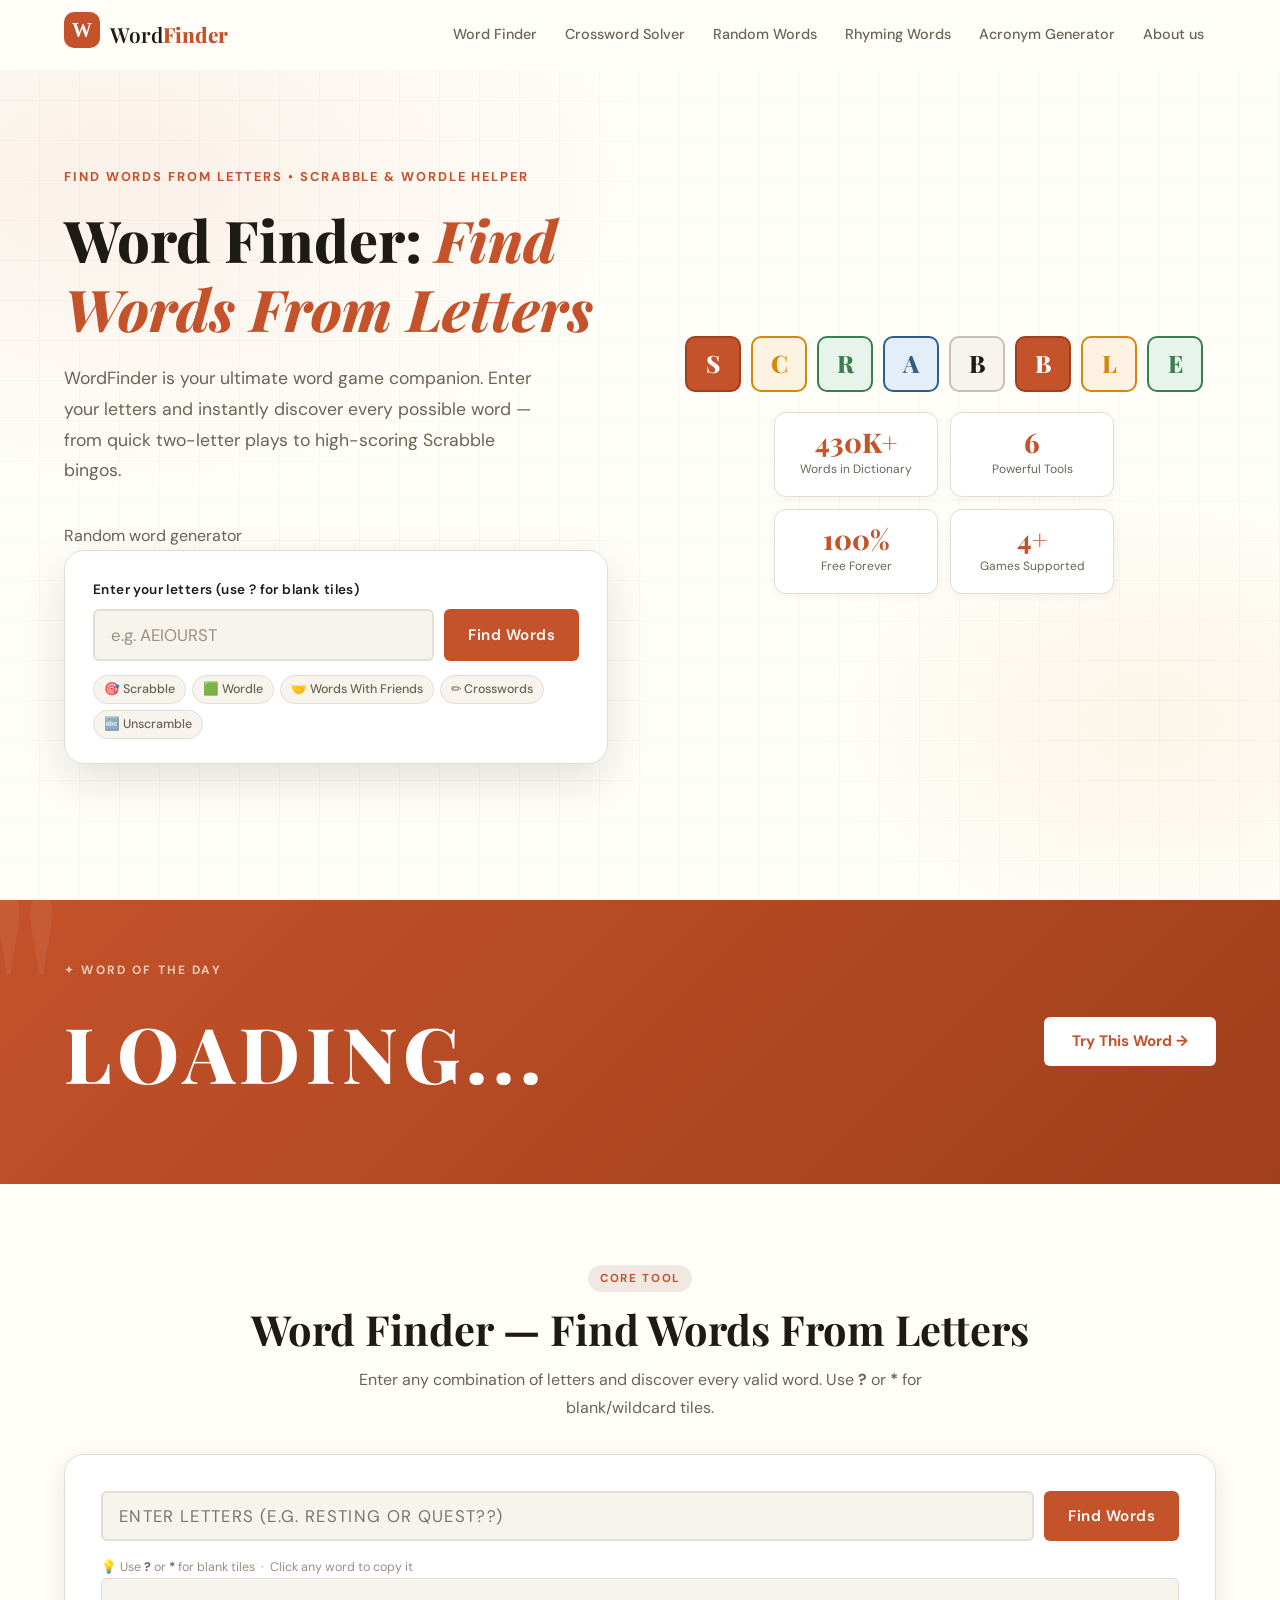
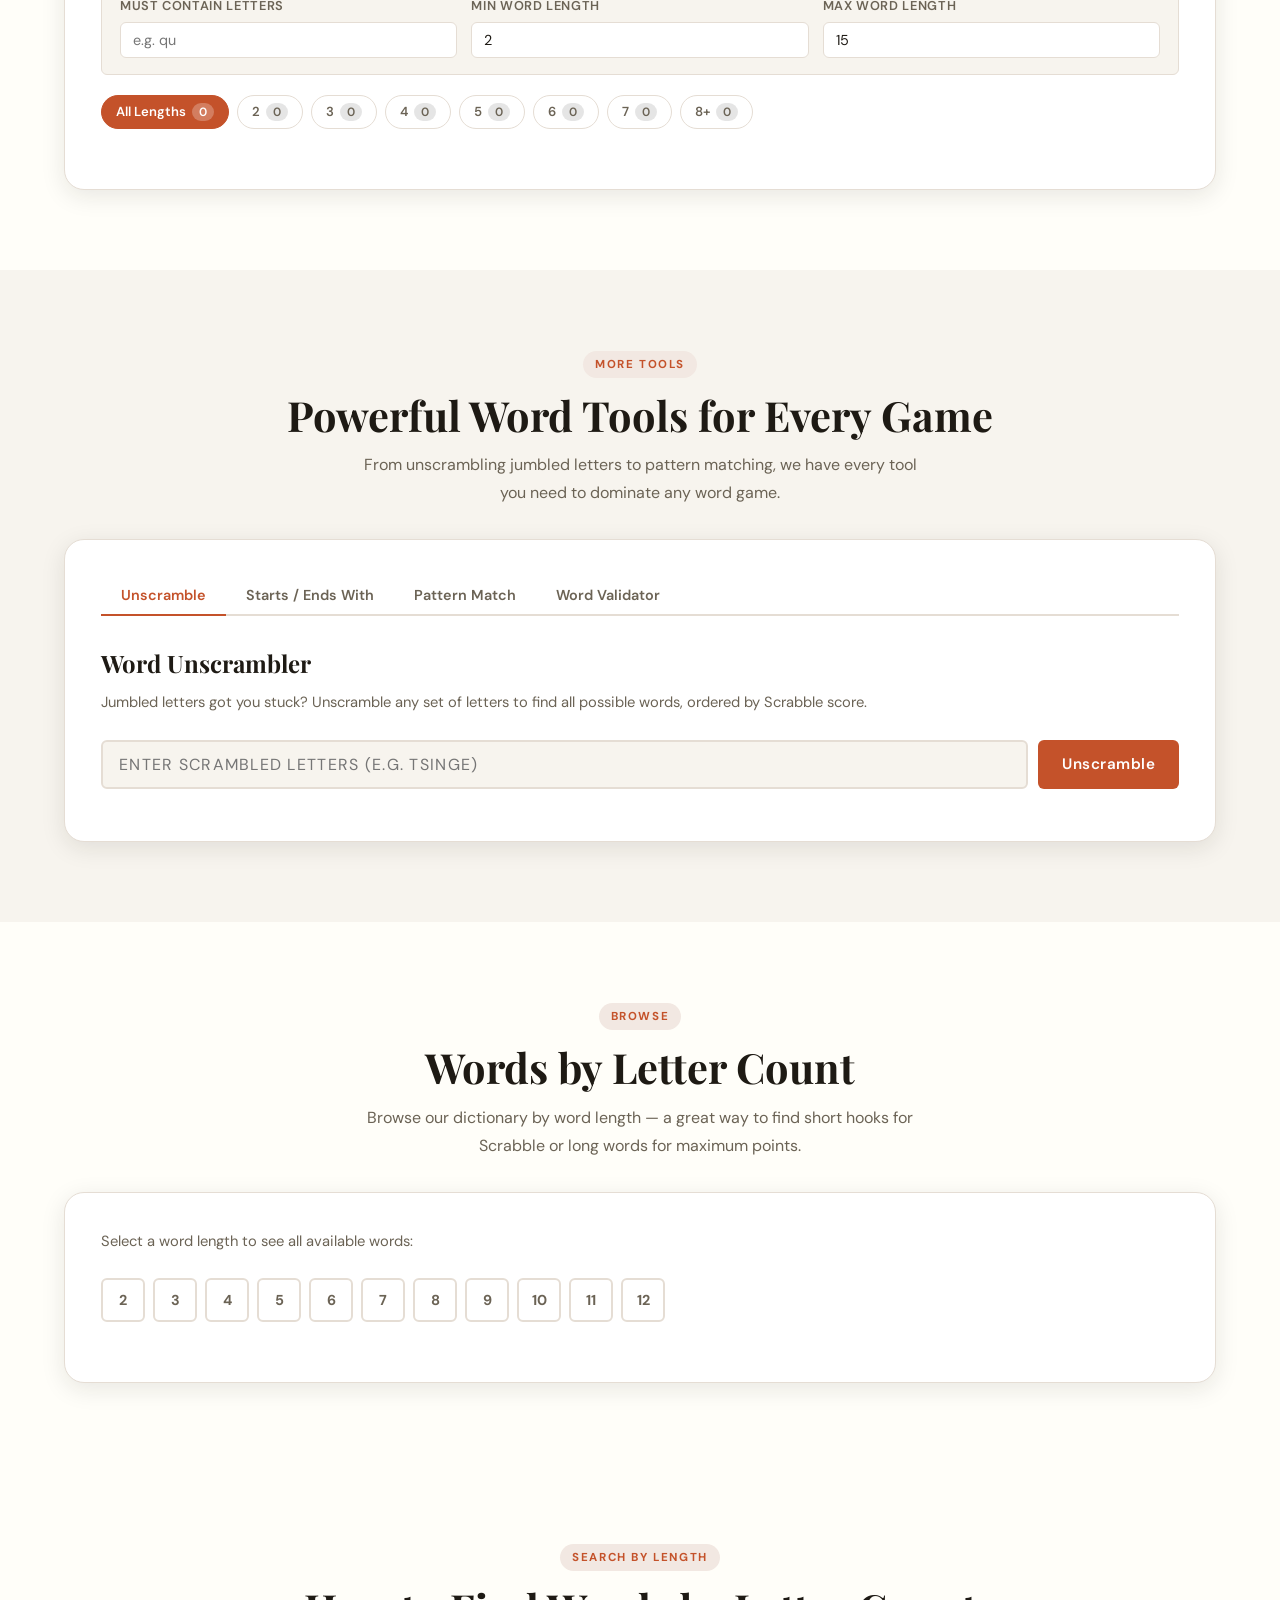
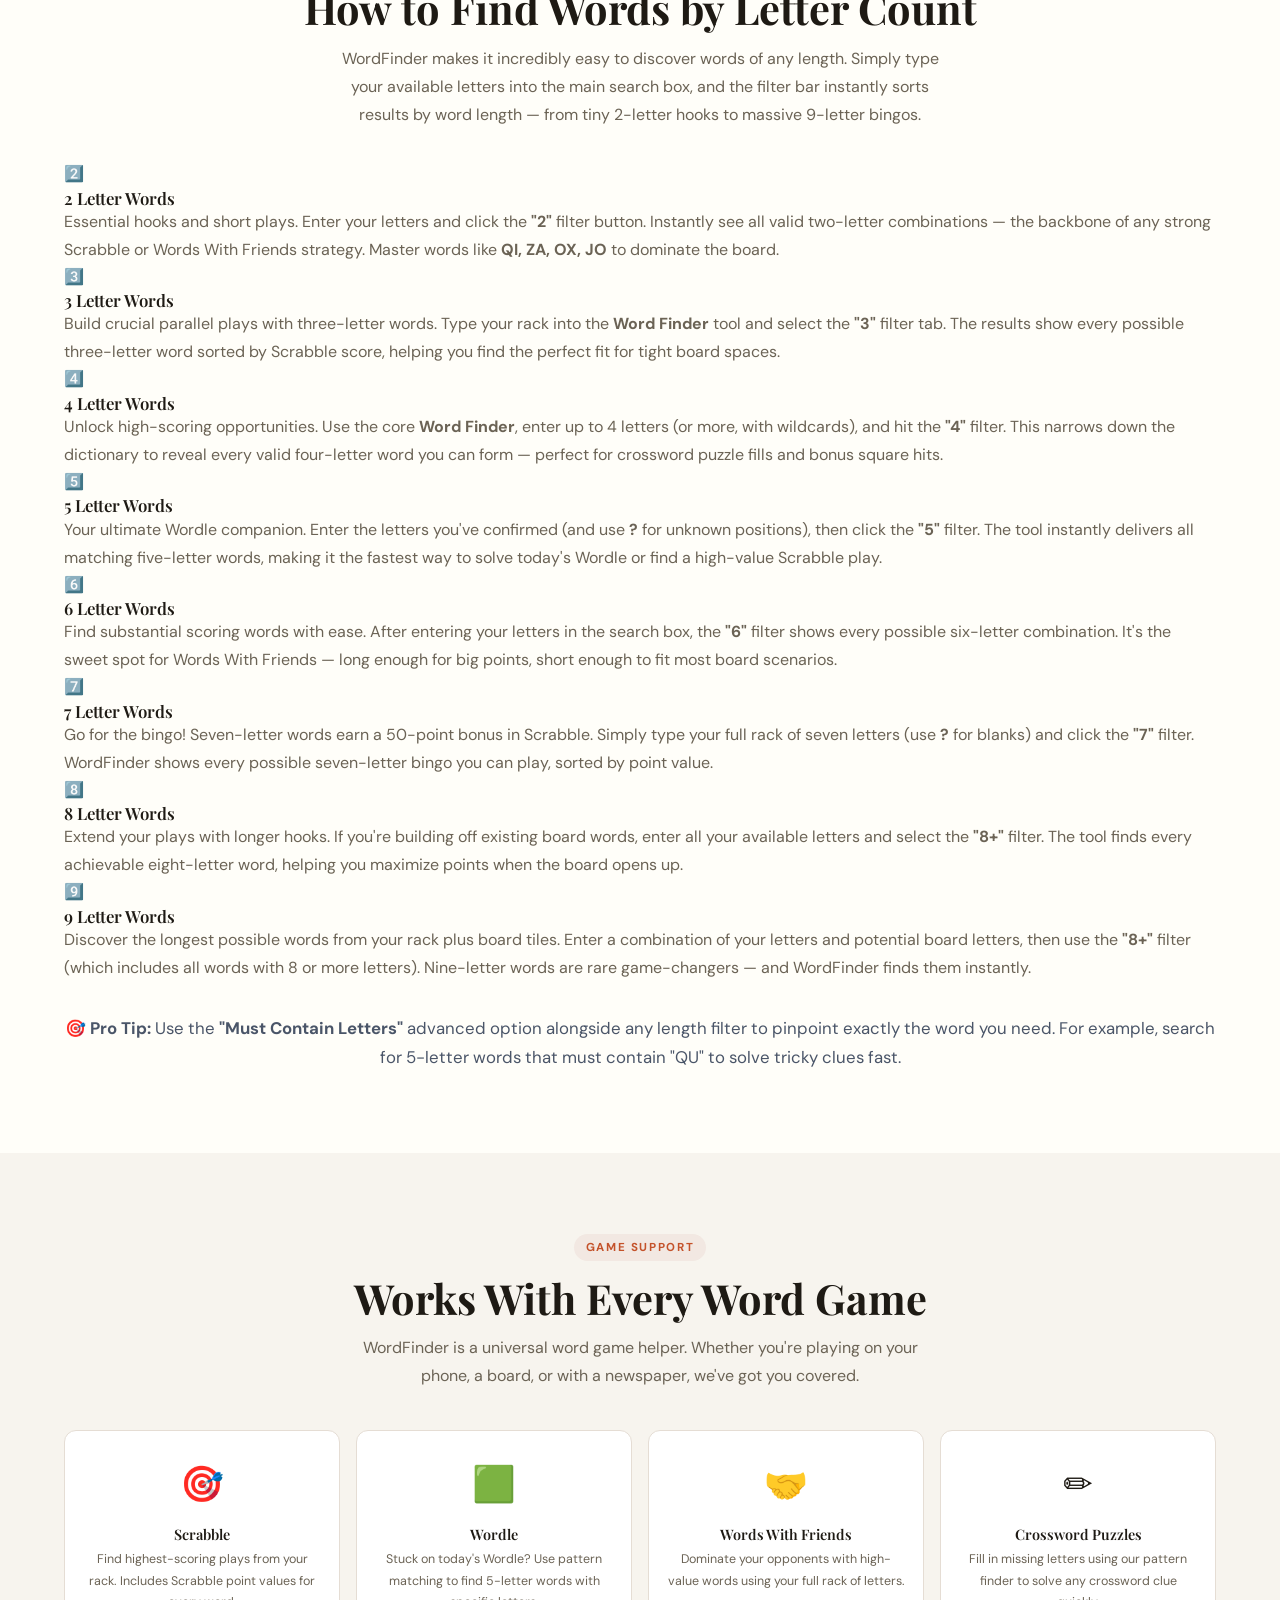
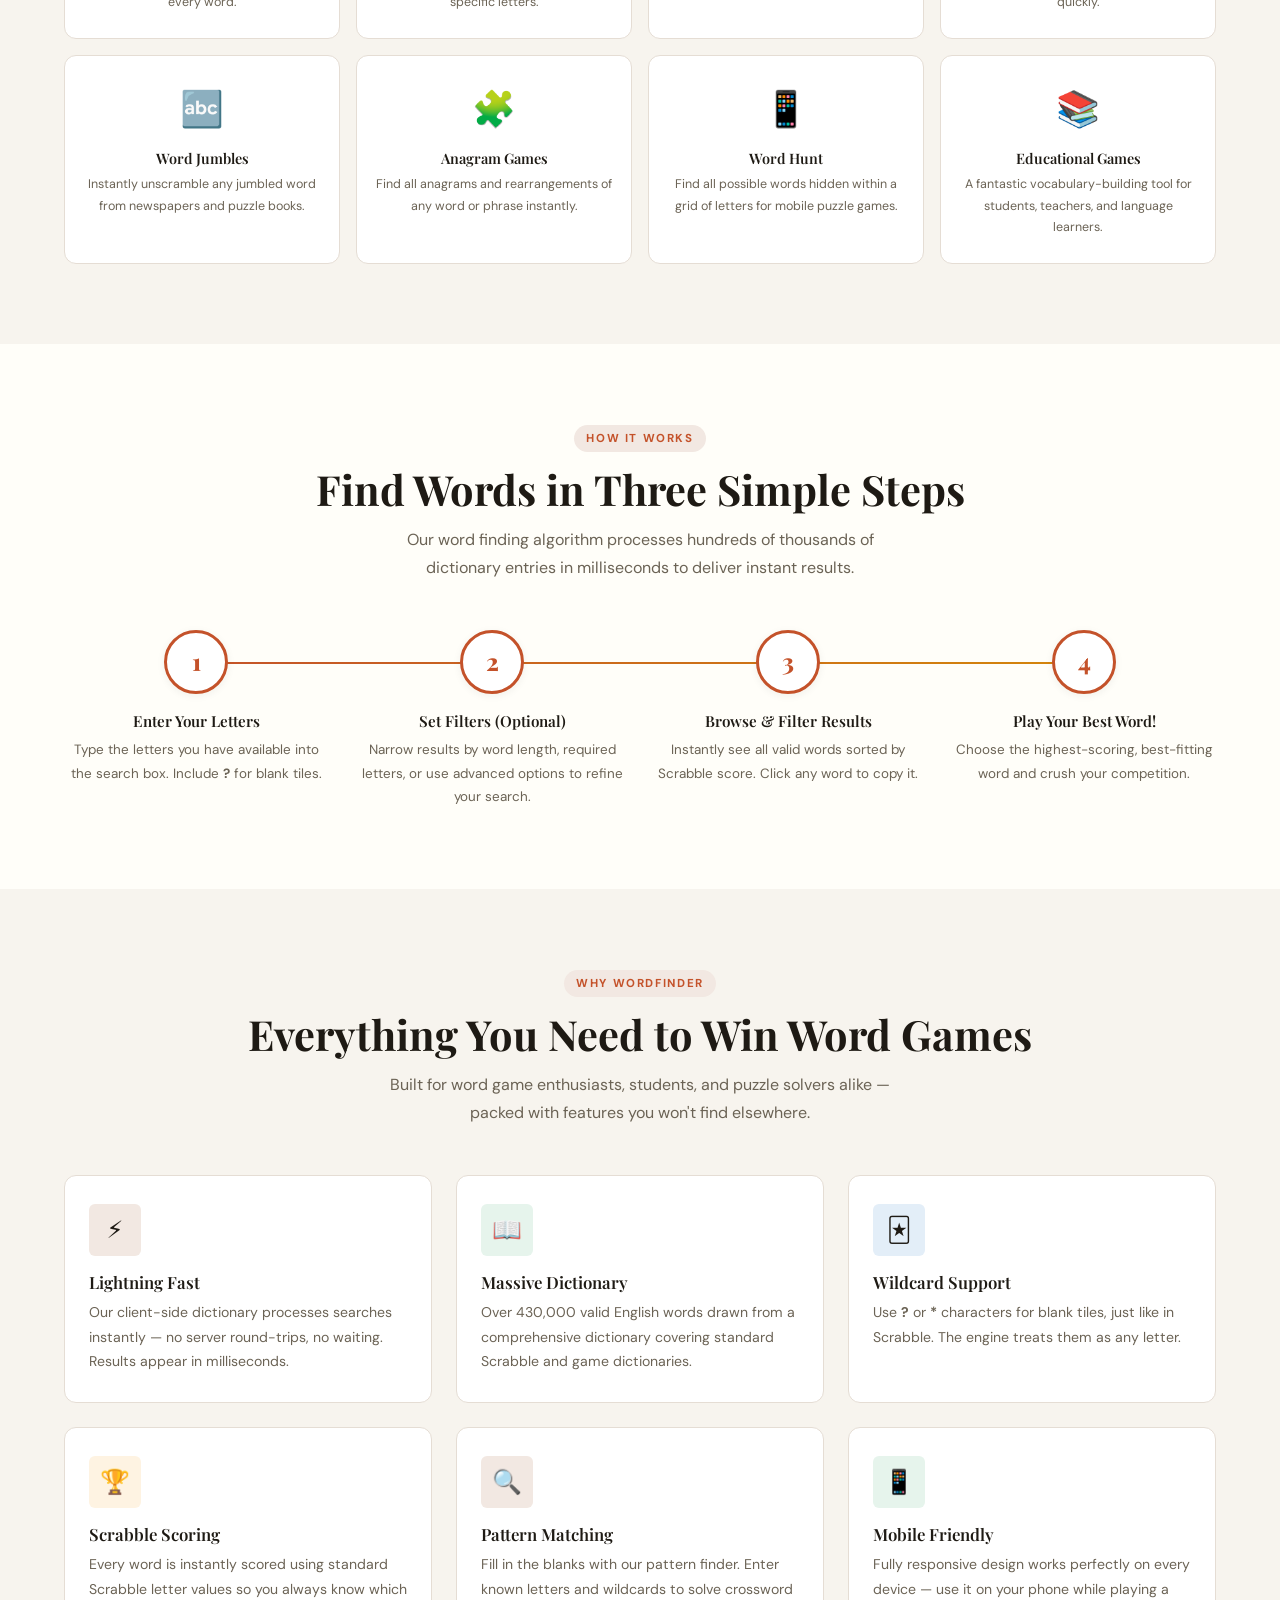
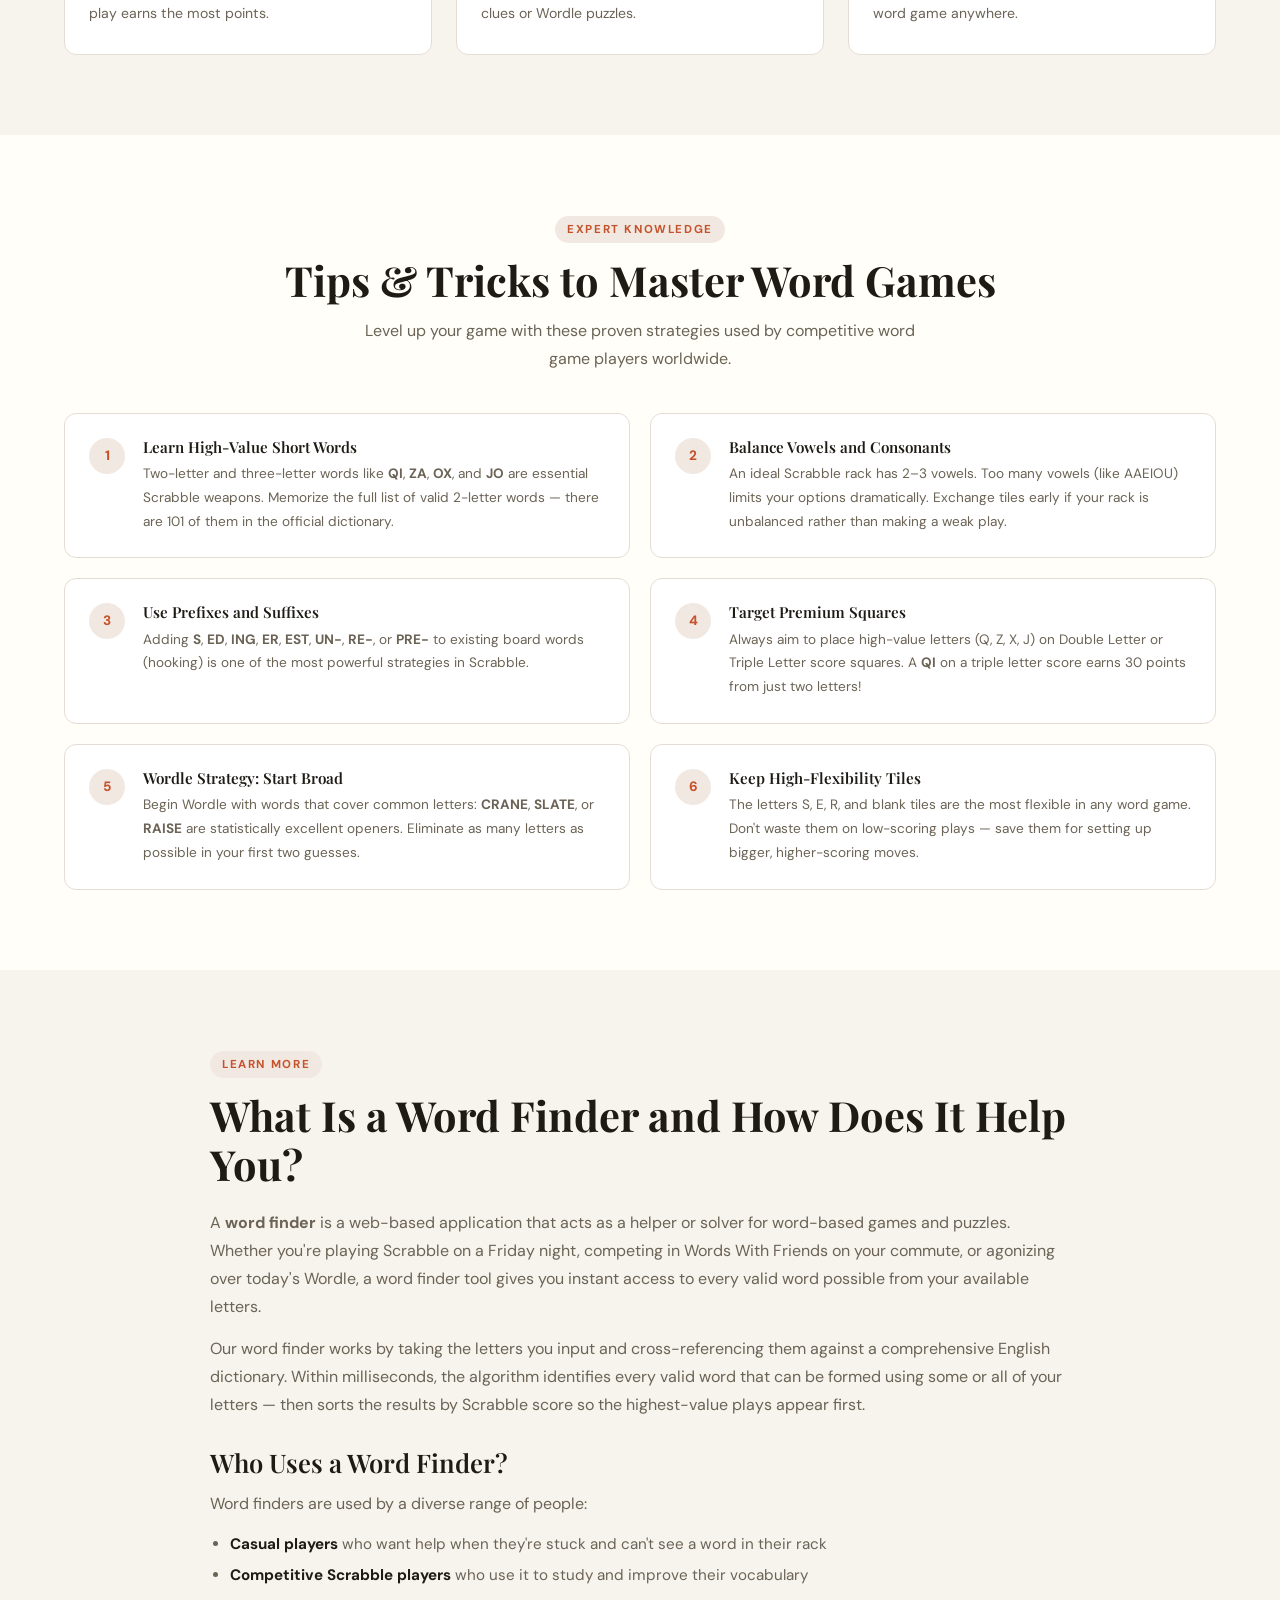
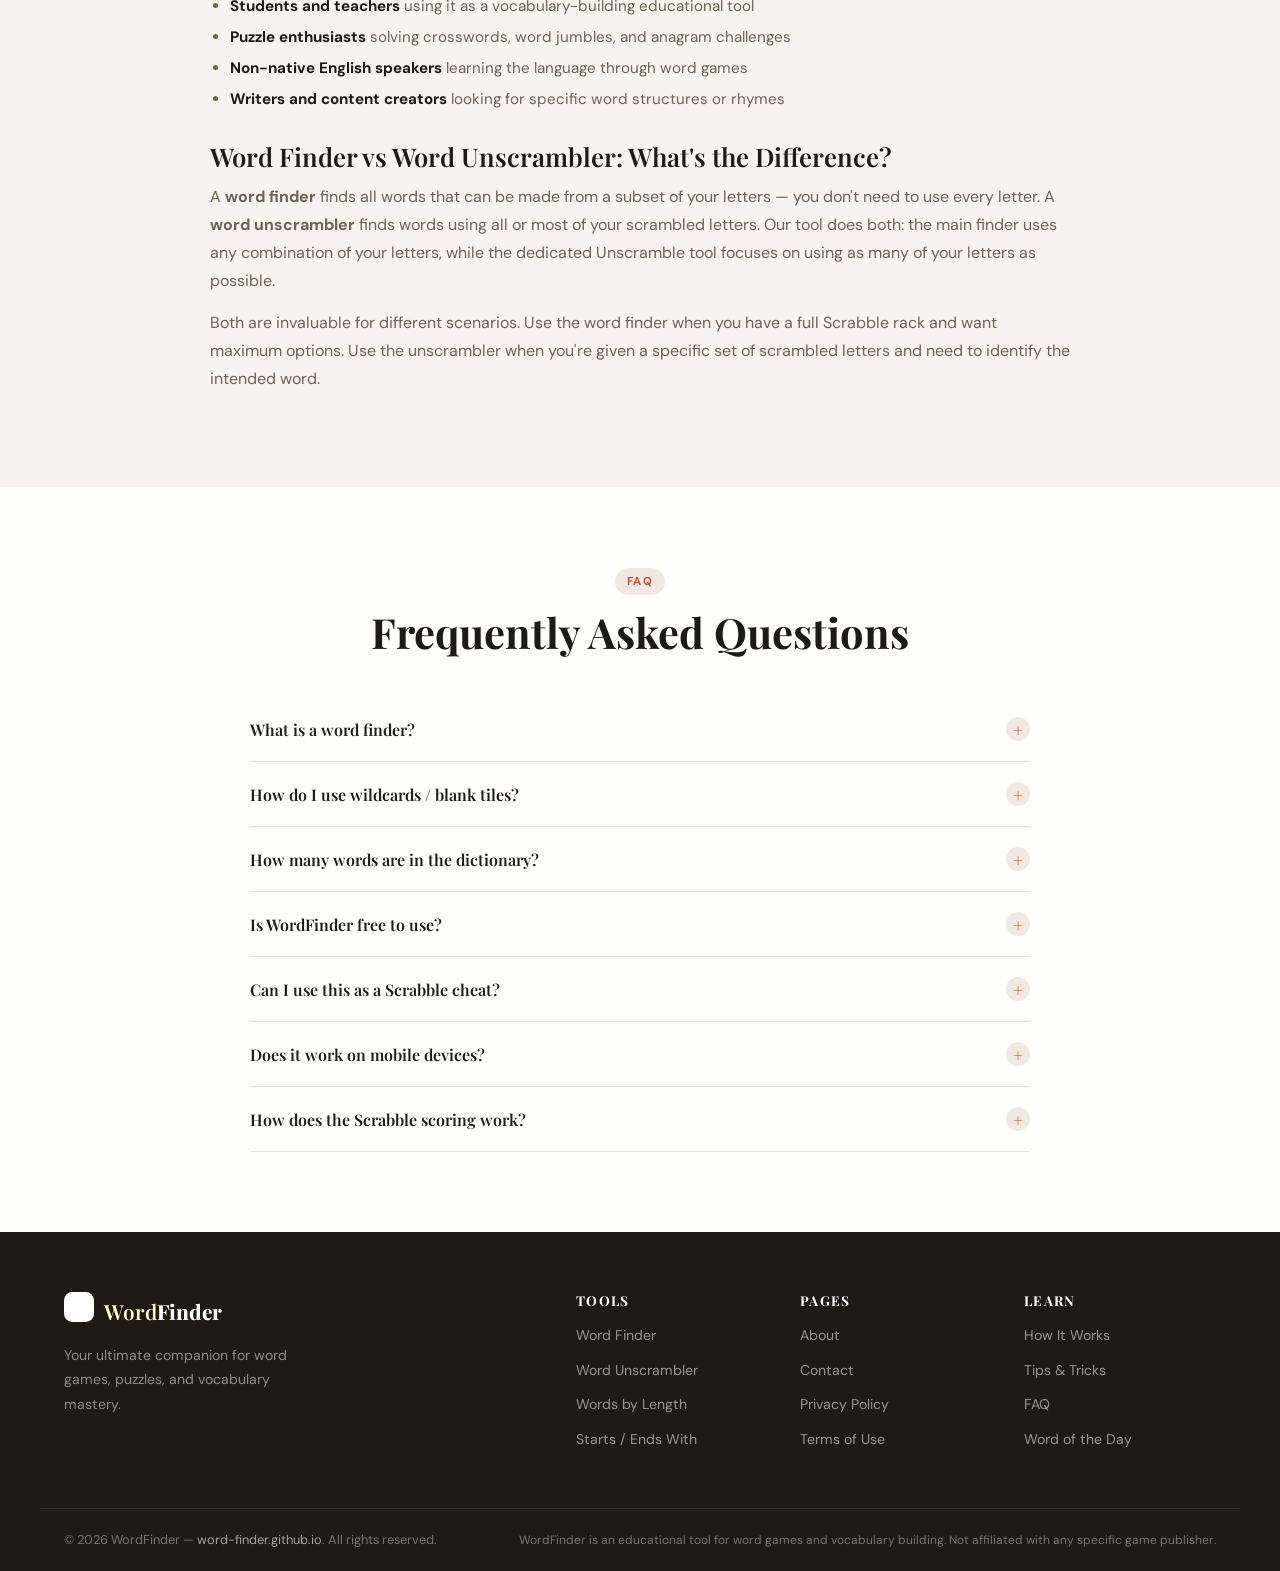
==== commit 6cbd011c: "Update index.html" ====
--- a/index.html
+++ b/index.html
@@ -8,7 +8,7 @@
   function gtag(){dataLayer.push(arguments);}
   gtag('js', new Date());
 
-  gtag('config', 'G-NWWB5HKMVC');
+  gtag('config', 'G-NWWB5HKMVC'); 
 </script>
   <meta charset="UTF-8">
   <meta name="viewport" content="width=device-width, initial-scale=1.0">
@@ -127,10 +127,10 @@
   <div class="container">
     <div class="hero-inner">
       <div class="hero-content">
-        <p class="hero-kicker">Find words from letters • Random word generator • Scrabble &amp; Wordle helper</p>
+        <p class="hero-kicker">Find words from letters • Scrabble &amp; Wordle helper</p>
         <h1>Word Finder: <em>Find Words From Letters</em></h1>
         <p class="hero-desc">WordFinder is your ultimate word game companion. Enter your letters and instantly discover every possible word — from quick two-letter plays to high-scoring Scrabble bingos.</p>
-
+        <p>Random word generator</p>
         <div class="hero-search-box">
           <form id="hero-form" autocomplete="off">
             <label for="hero-input">Enter your letters (use ? for blank tiles)</label>
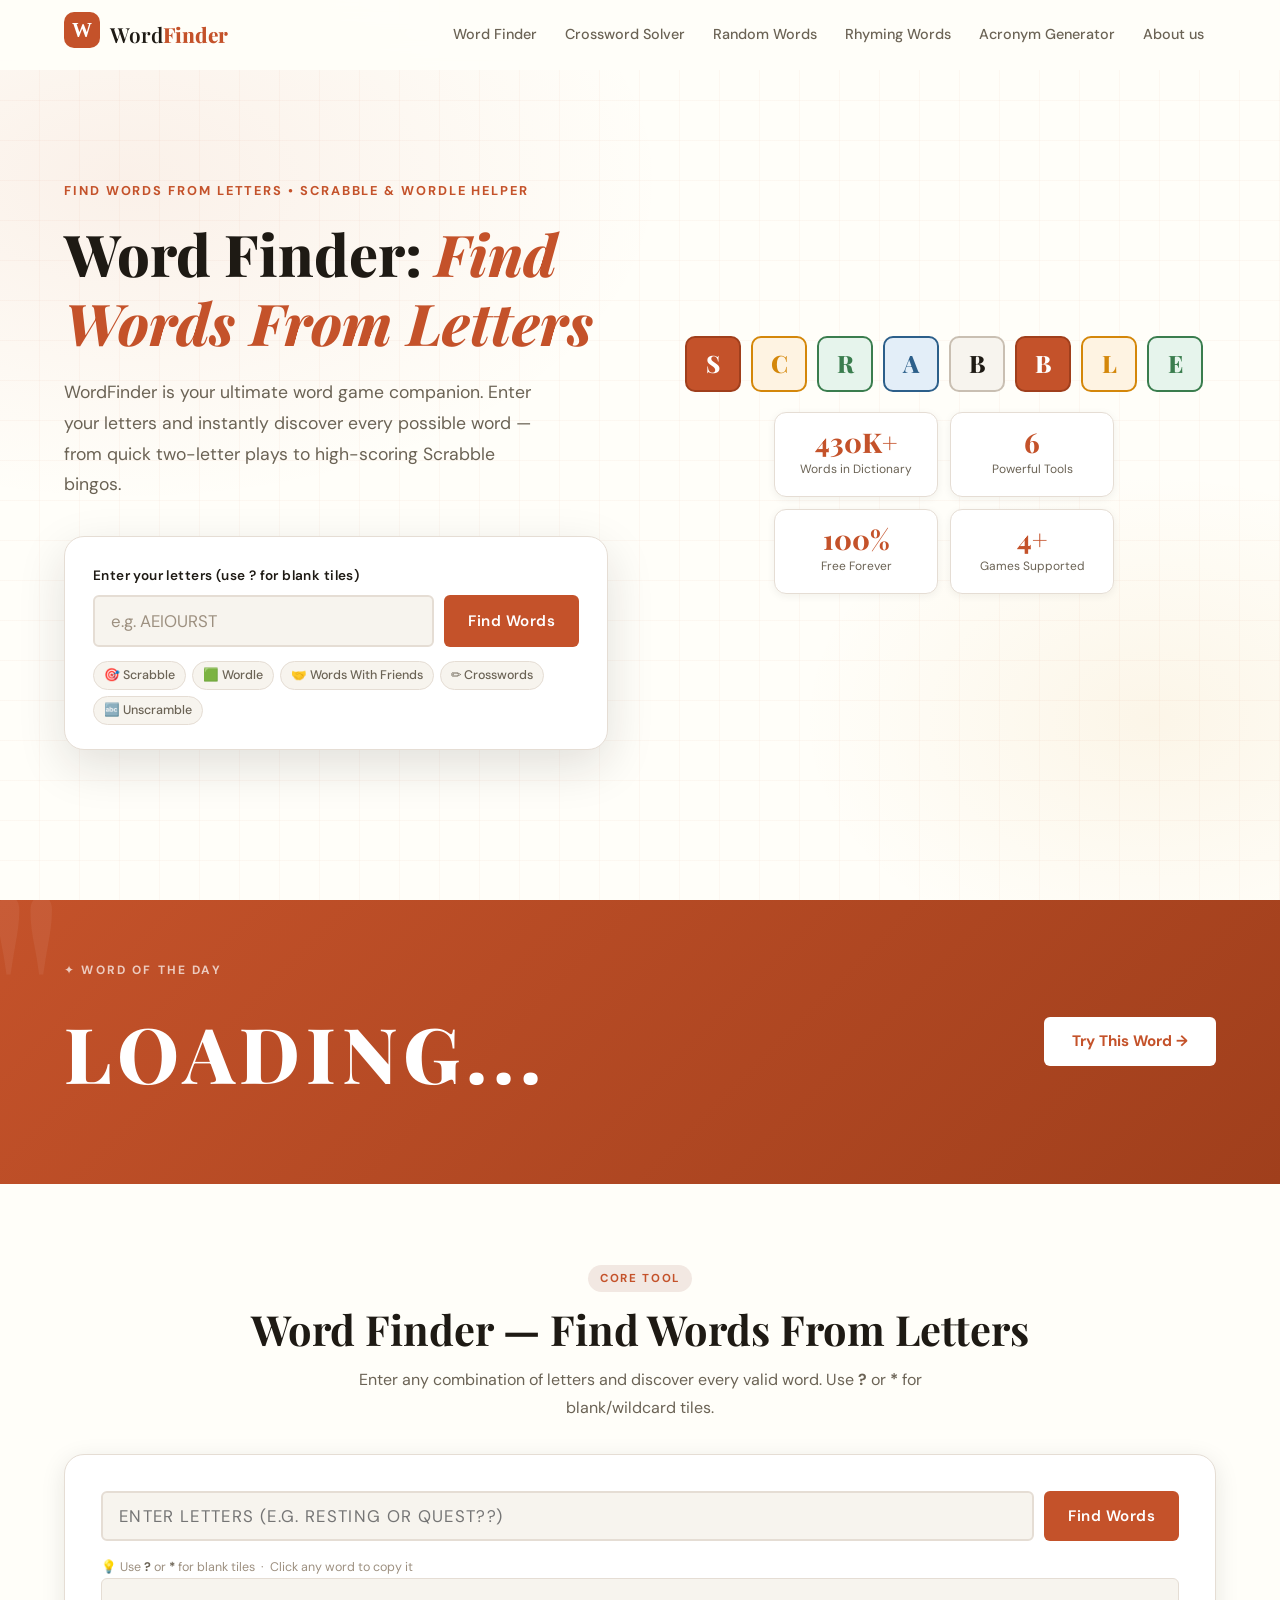
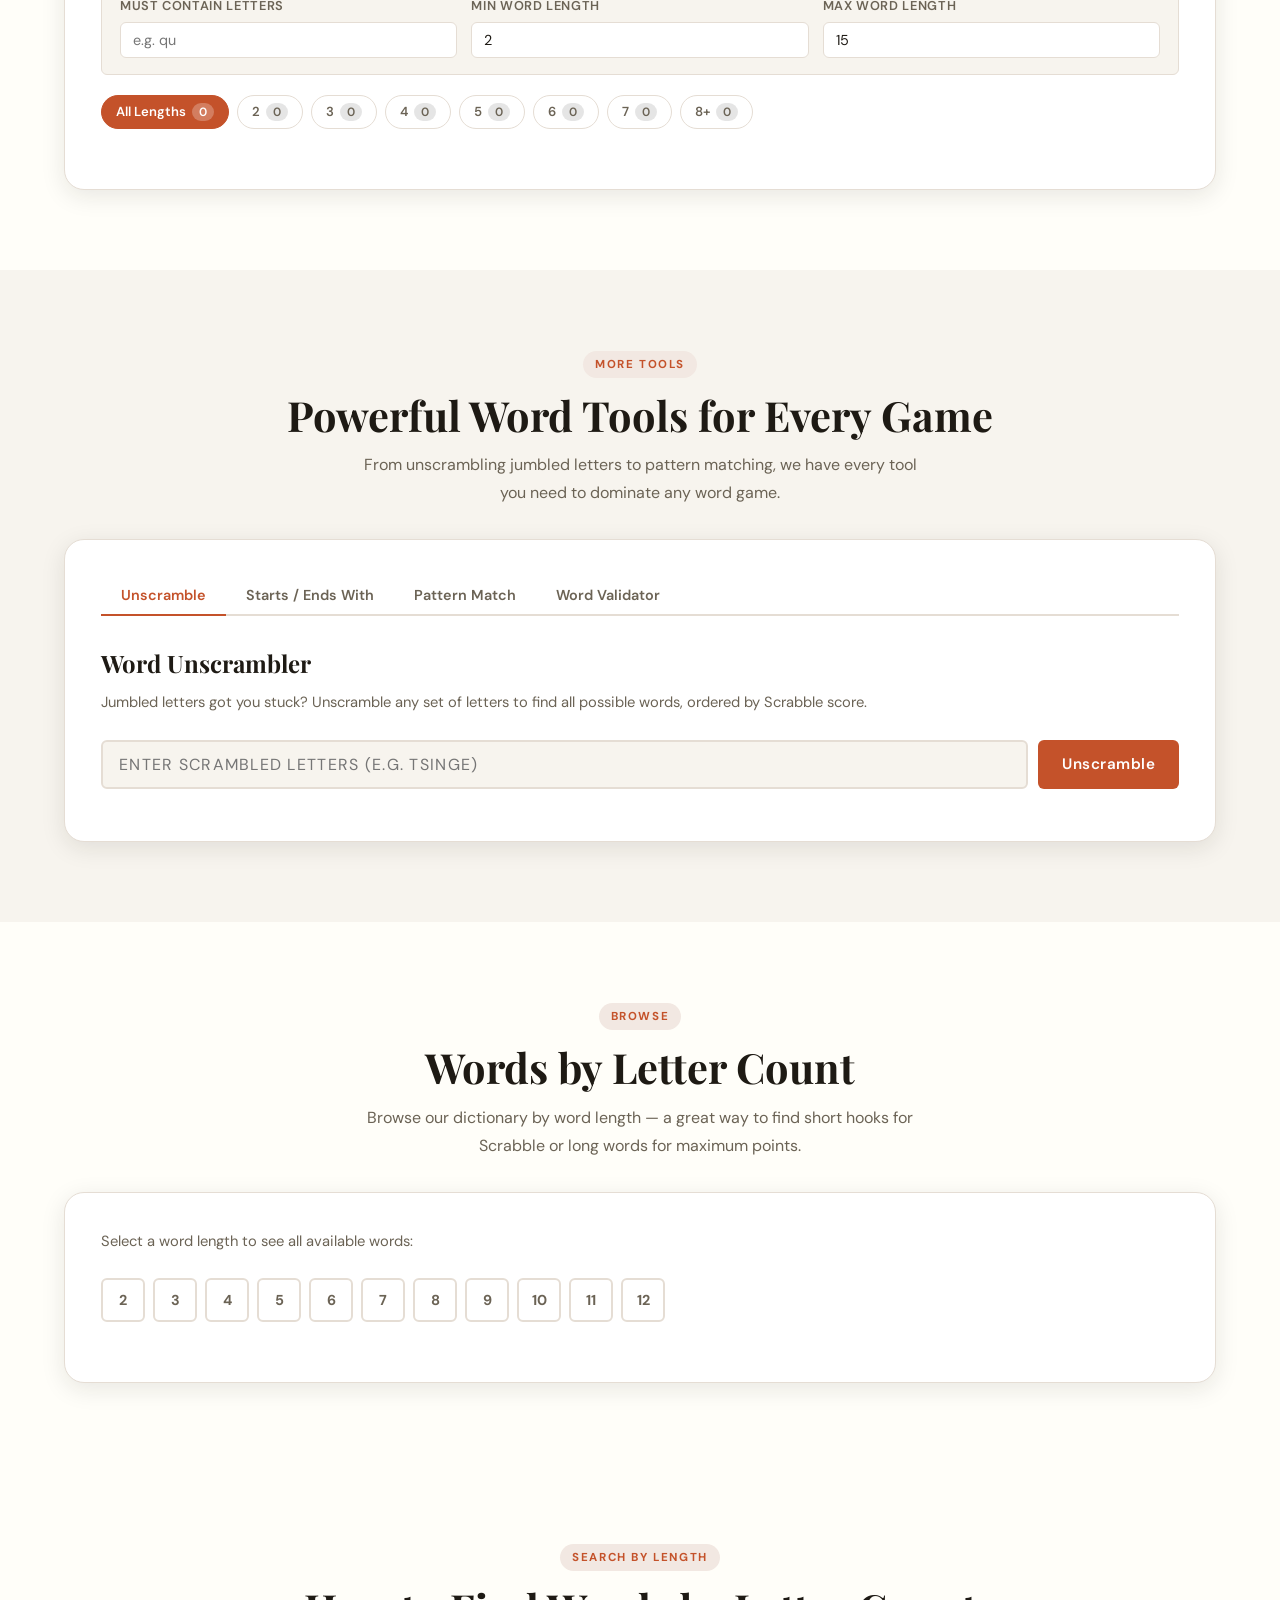
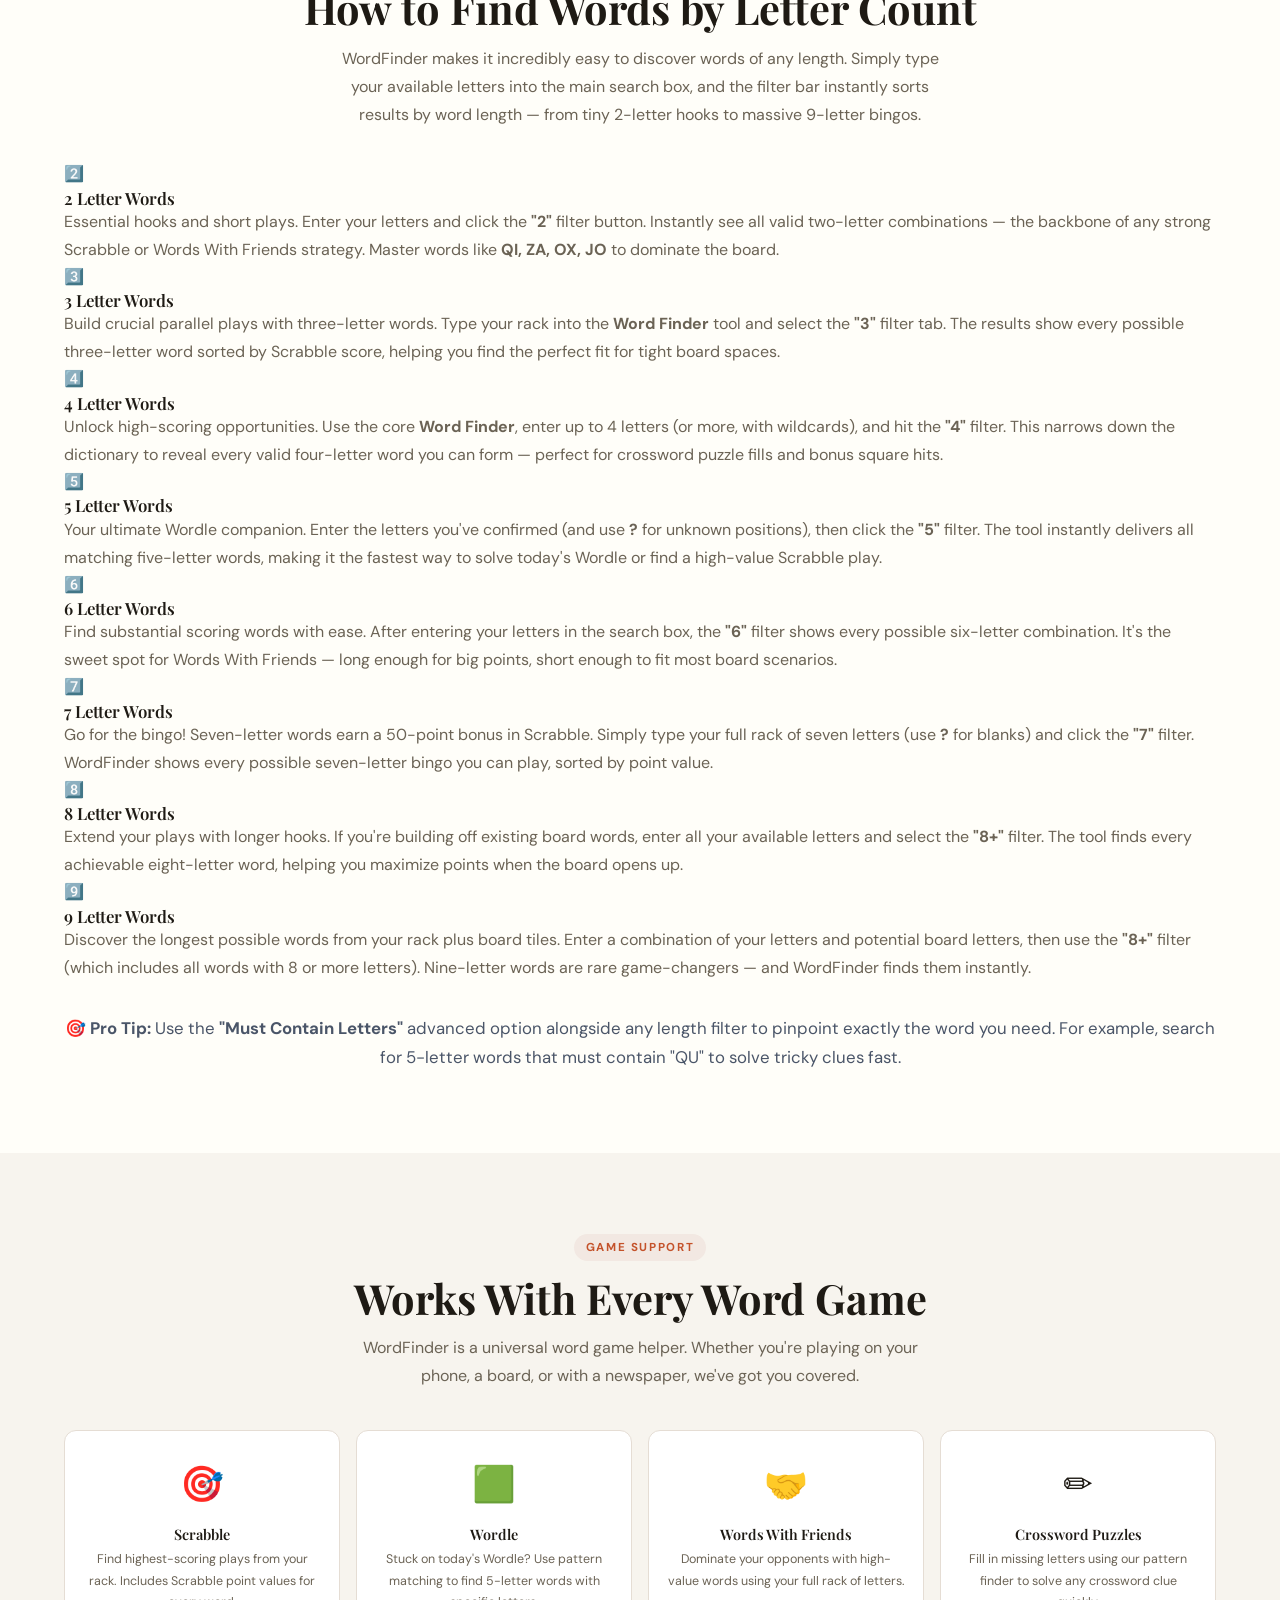
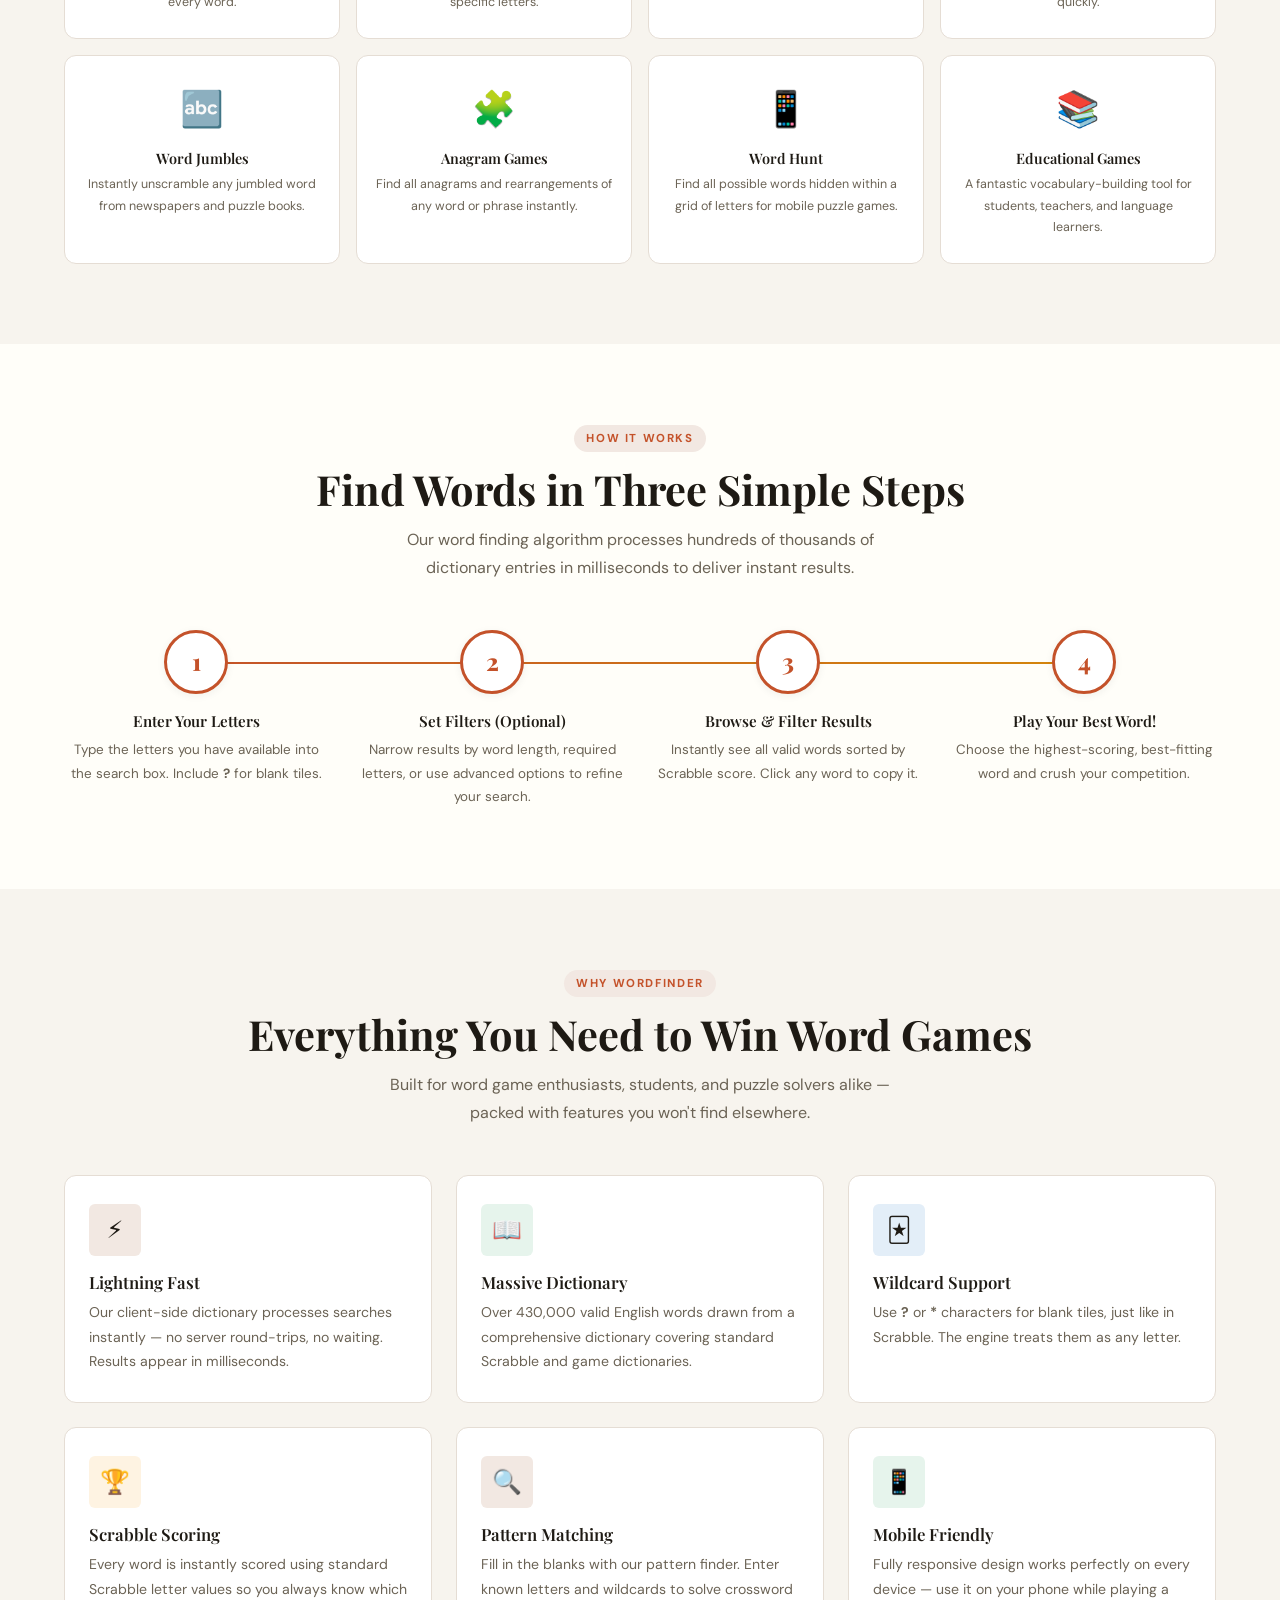
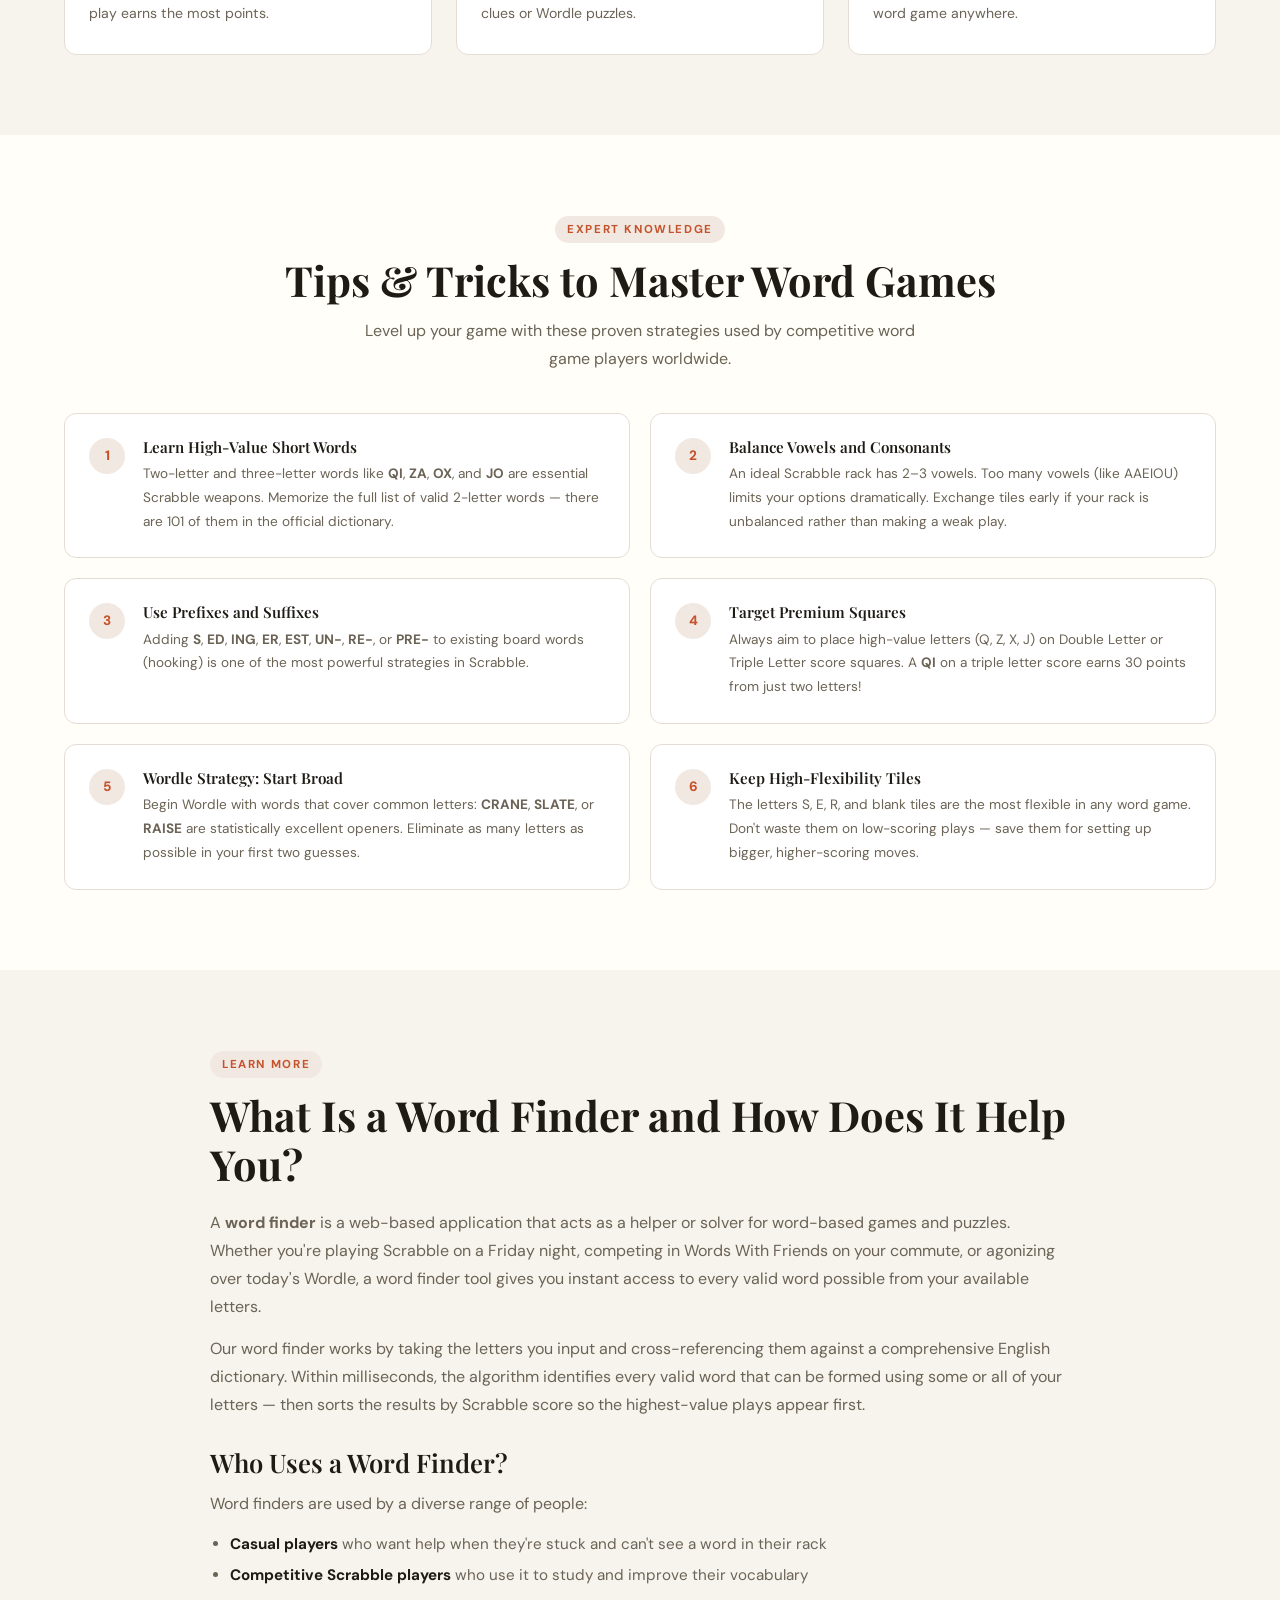
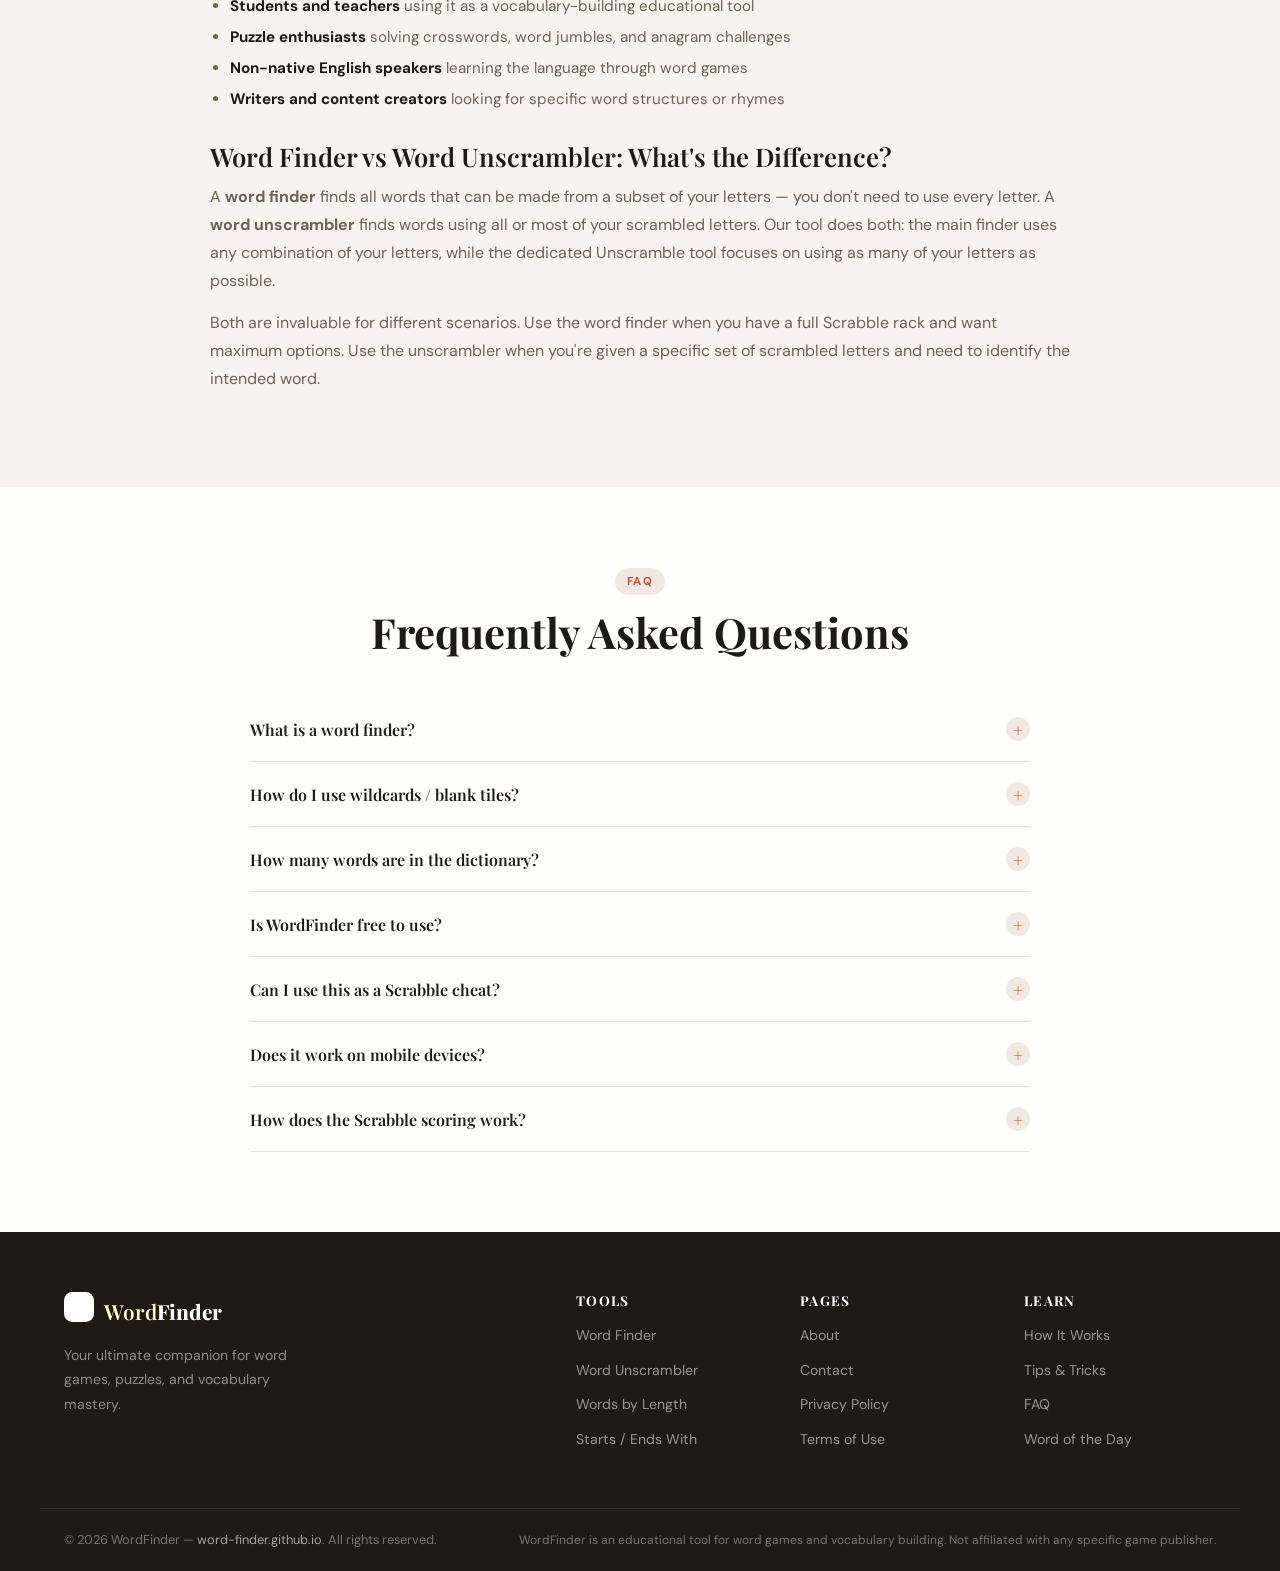
==== commit 9ed222cd: "Update index.html" ====
--- a/index.html
+++ b/index.html
@@ -130,7 +130,6 @@
         <p class="hero-kicker">Find words from letters • Scrabble &amp; Wordle helper</p>
         <h1>Word Finder: <em>Find Words From Letters</em></h1>
         <p class="hero-desc">WordFinder is your ultimate word game companion. Enter your letters and instantly discover every possible word — from quick two-letter plays to high-scoring Scrabble bingos.</p>
-        <p>Random word generator</p>
         <div class="hero-search-box">
           <form id="hero-form" autocomplete="off">
             <label for="hero-input">Enter your letters (use ? for blank tiles)</label>
